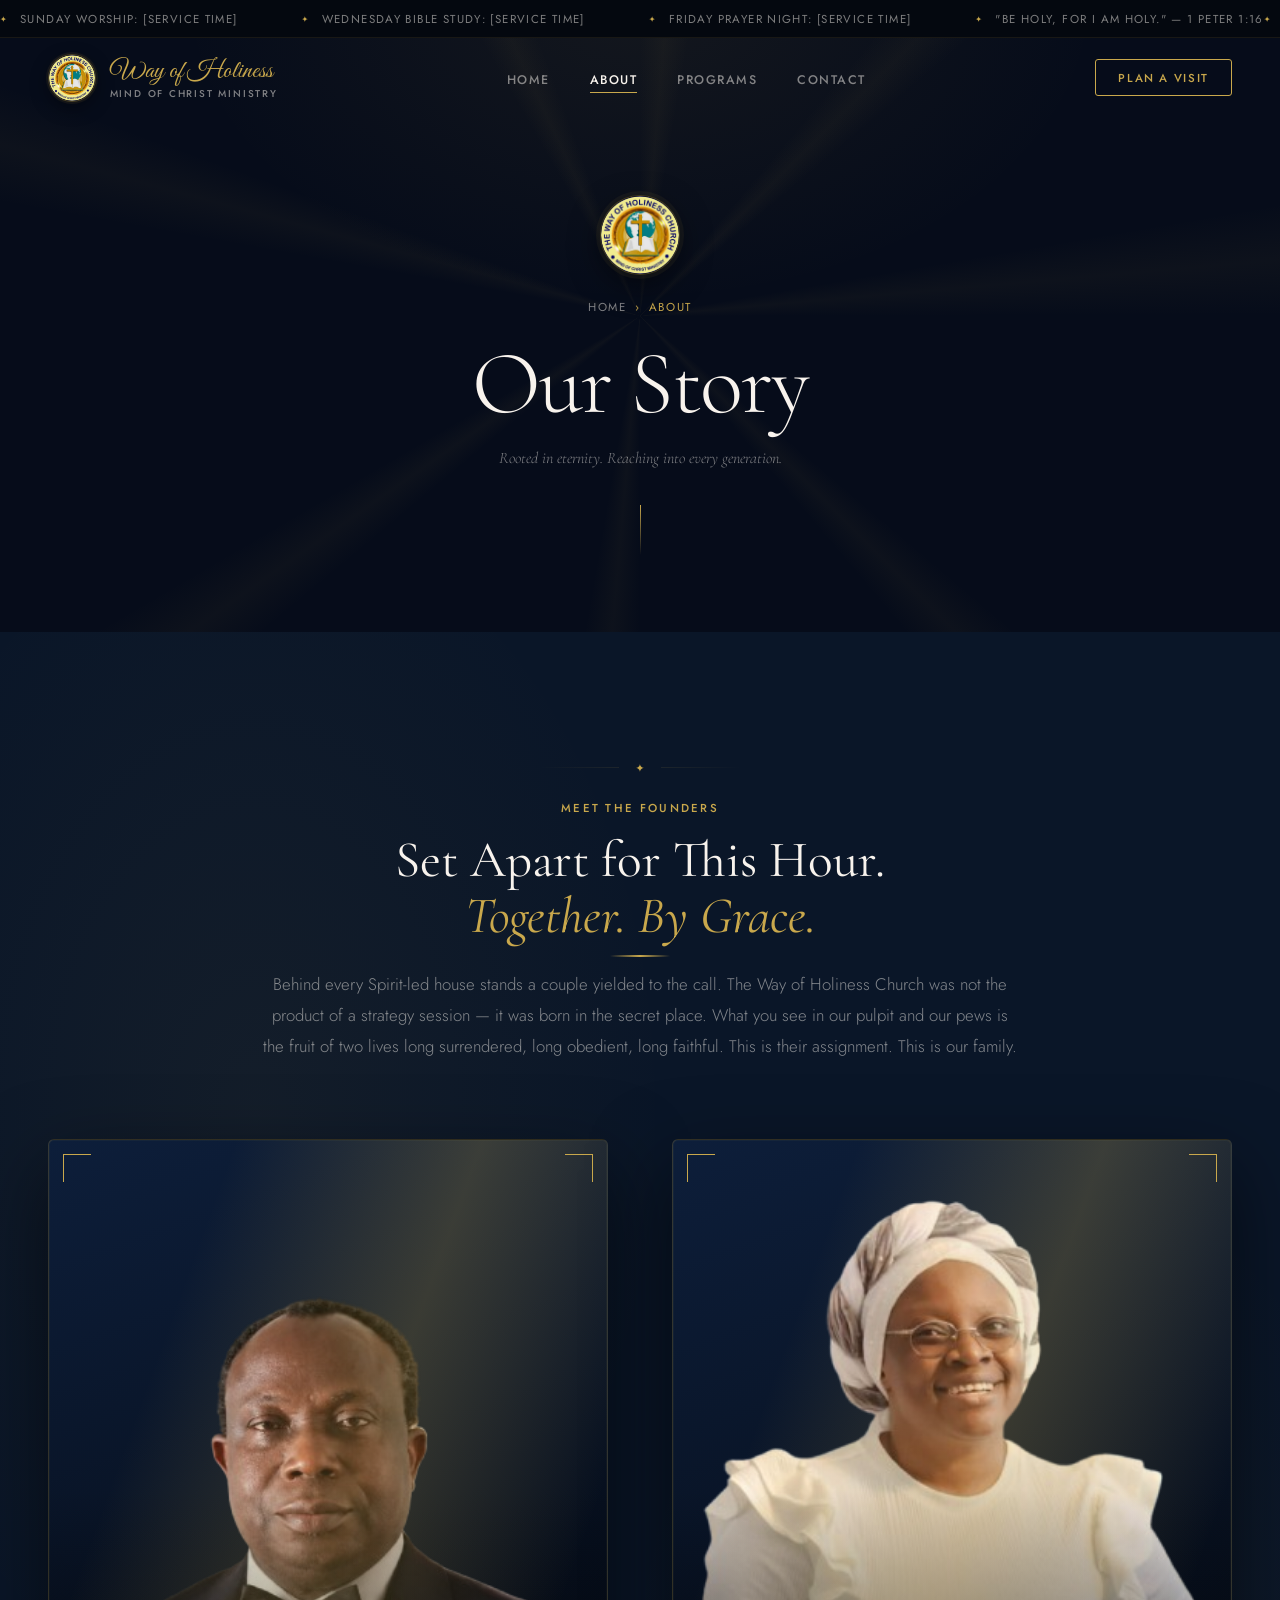
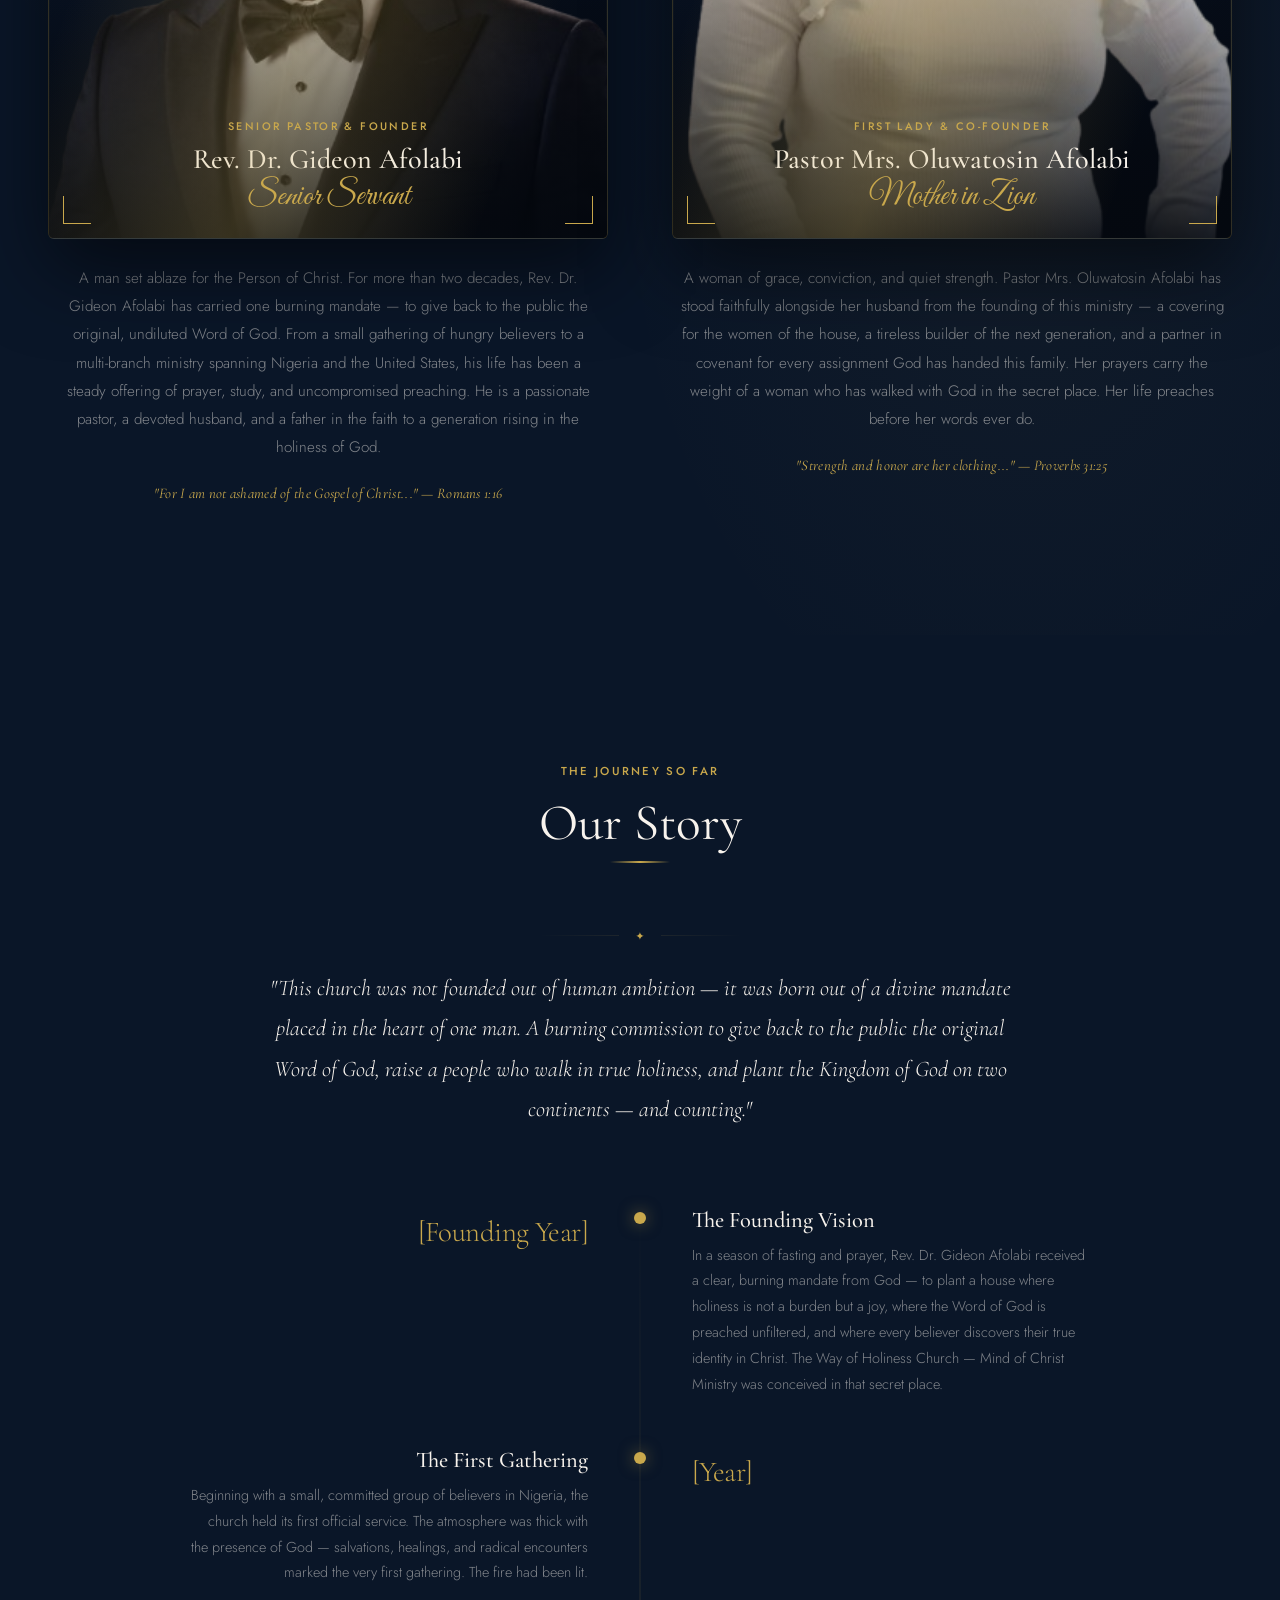
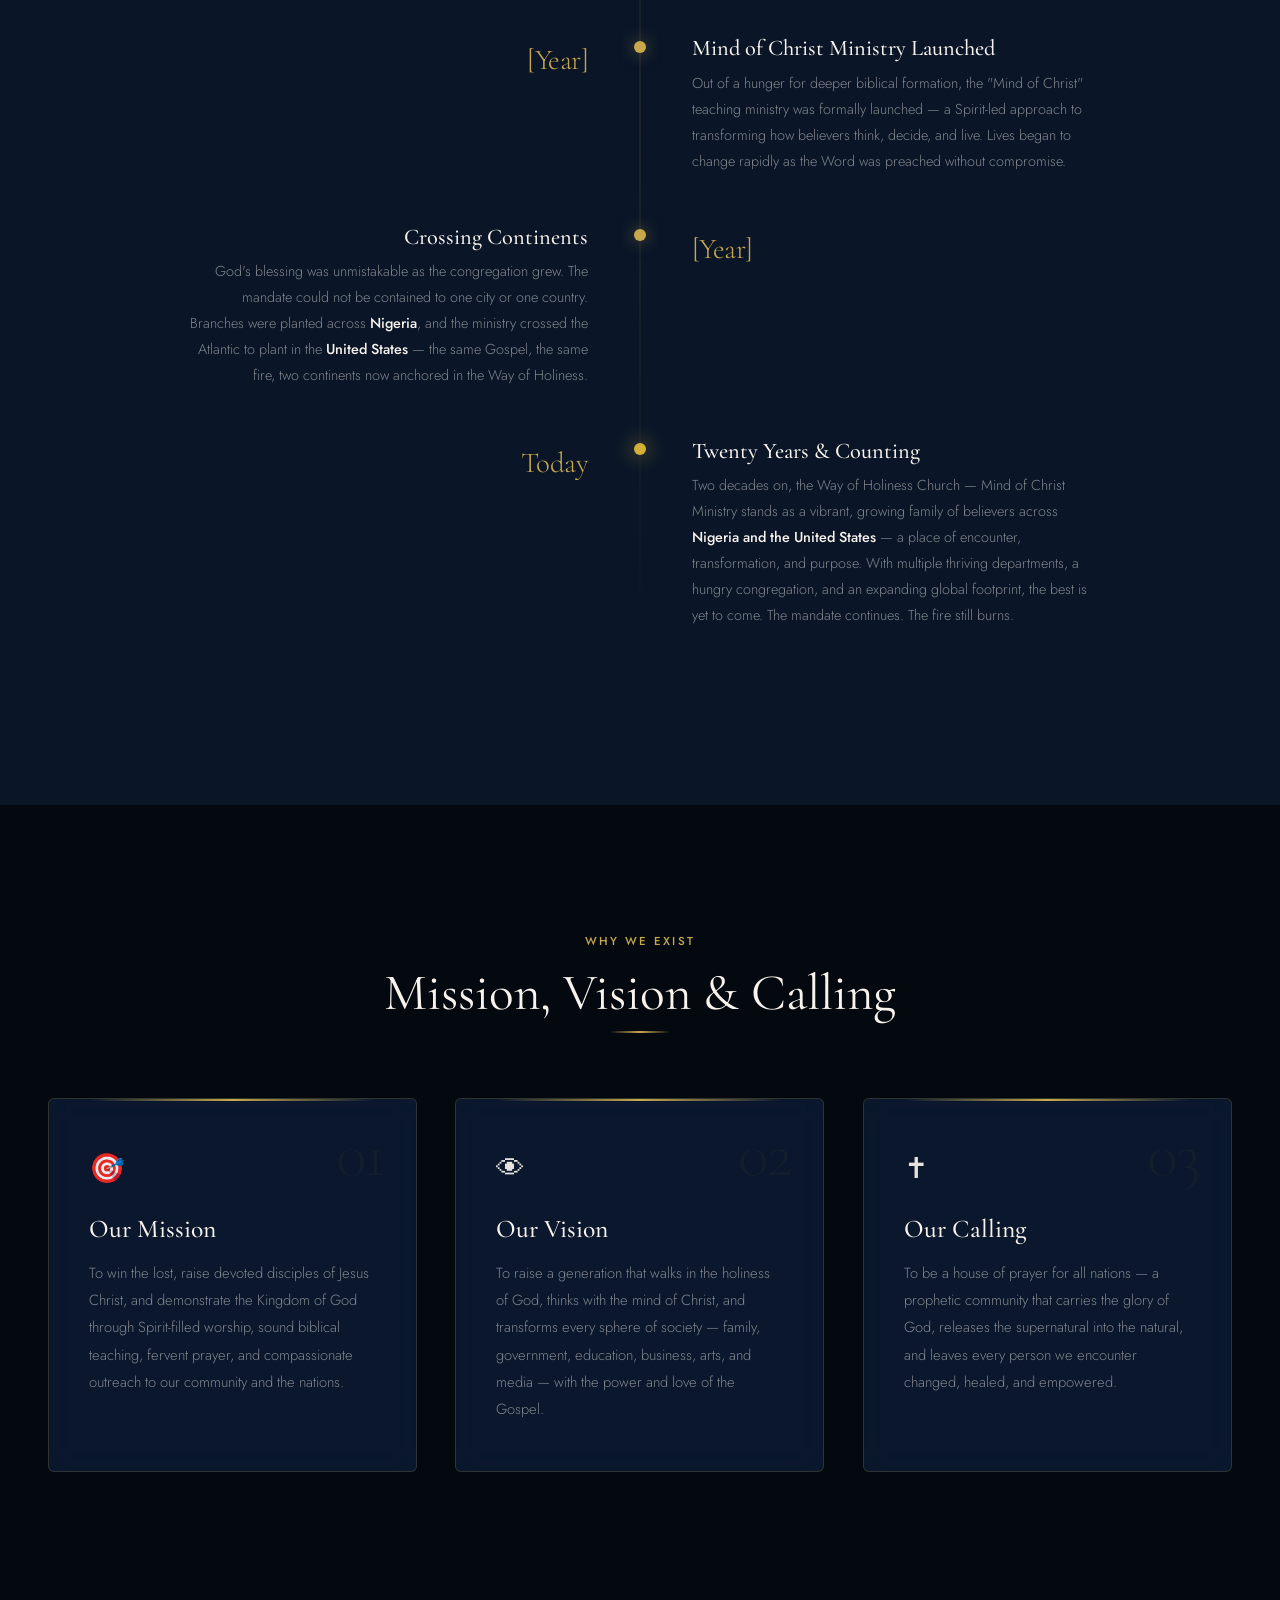
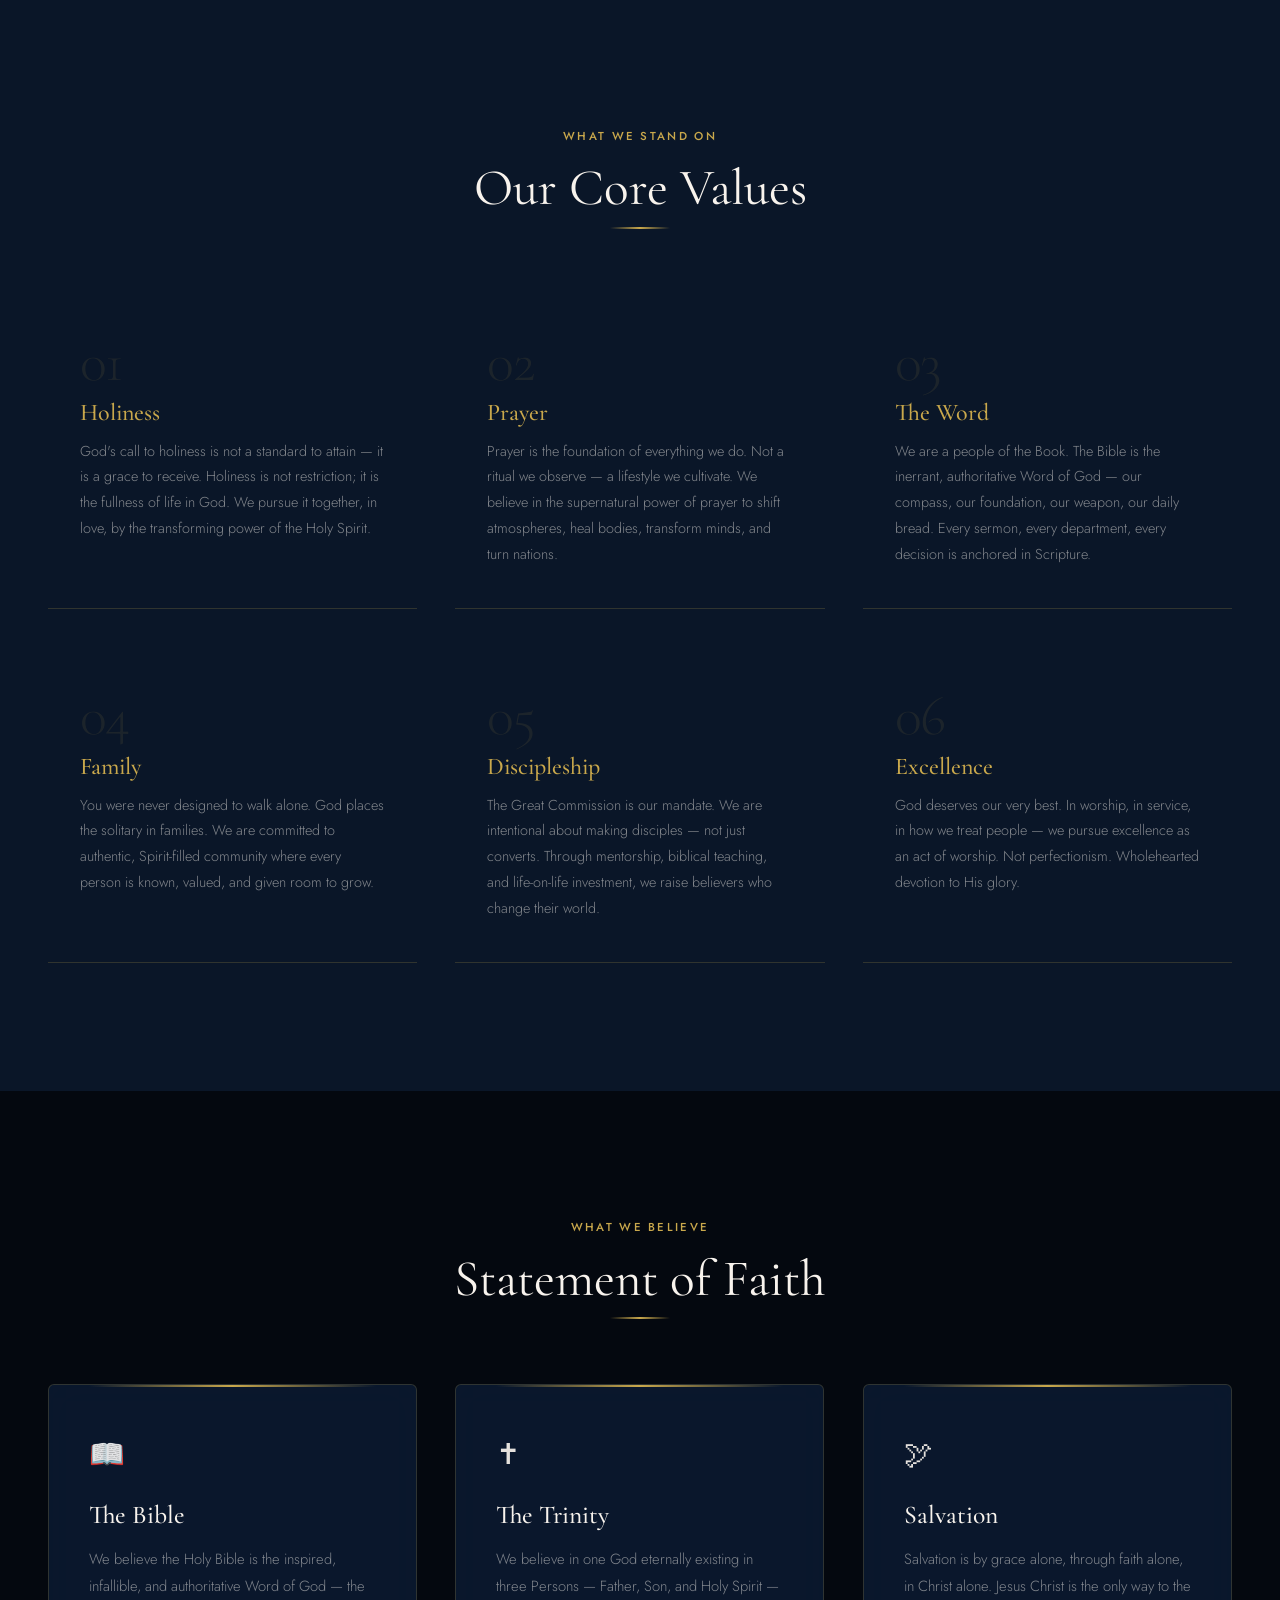
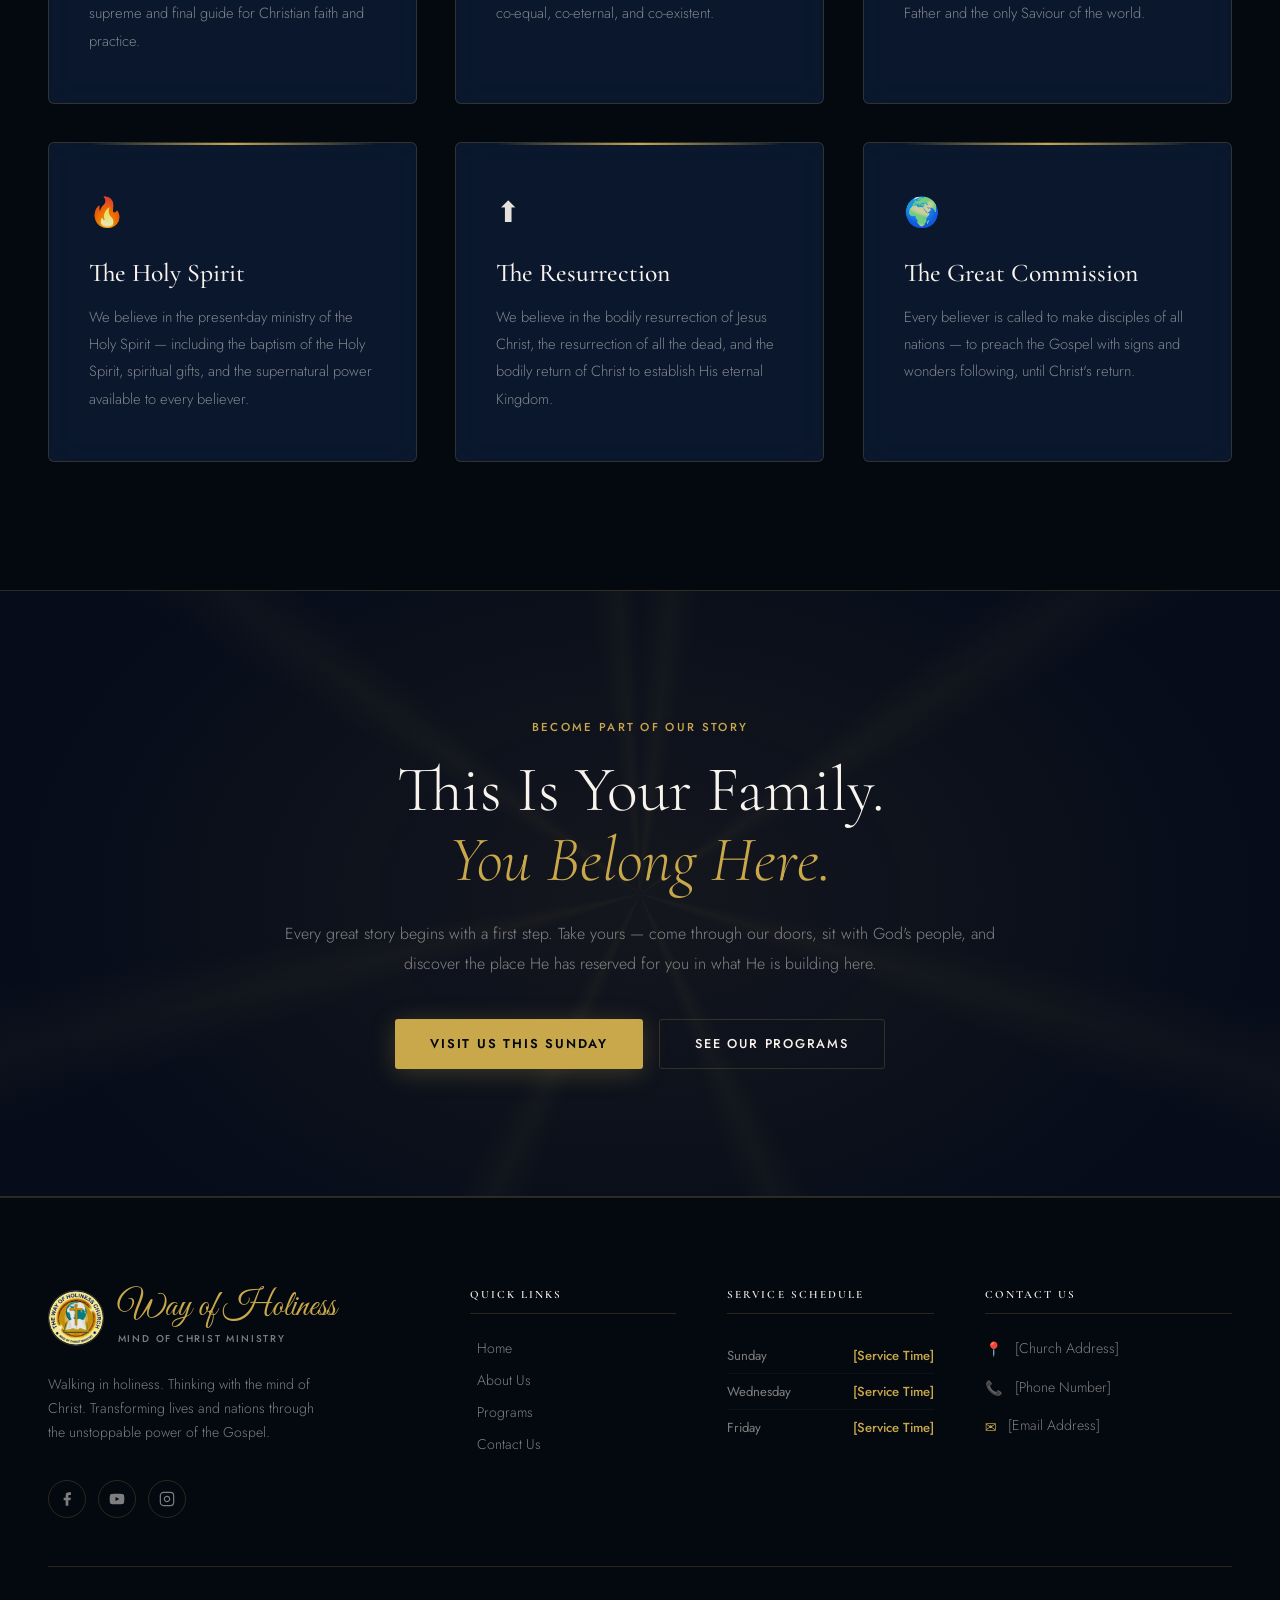
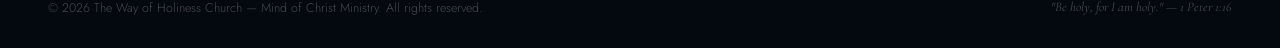
==== about.html @ 7c6398f6 "Initial commit: The Way of Holiness Church website Premium 4-page church website for The Way of Holi" ====
<!DOCTYPE html>
<html lang="en">
<head>
  <meta charset="UTF-8">
  <meta name="viewport" content="width=device-width, initial-scale=1.0">
  <meta name="description" content="About The Way of Holiness Church — our story, our founders, our mission, vision and core values. Mind of Christ Ministry.">
  <meta name="theme-color" content="#060C1A">
  <title>About Us | The Way of Holiness Church</title>
  <link rel="icon" type="image/png" href="images/logo.jpg">
  <link rel="preconnect" href="https://fonts.googleapis.com">
  <link rel="preconnect" href="https://fonts.gstatic.com" crossorigin>
  <link rel="stylesheet" href="css/styles.css">
</head>
<body>

  <div class="loader" id="loader">
    <div class="loader__mark"><img src="images/logo.jpg" alt="Way of Holiness Church"></div>
    <div class="loader__ring"></div>
    <p class="loader__wordmark">Way of Holiness</p>
  </div>

  <div class="ticker" aria-label="Service times">
    <div class="ticker__track">
      <span class="ticker__item"><span class="ticker__dot">✦</span> Sunday Worship: [Service Time]</span>
      <span class="ticker__item"><span class="ticker__dot">✦</span> Wednesday Bible Study: [Service Time]</span>
      <span class="ticker__item"><span class="ticker__dot">✦</span> Friday Prayer Night: [Service Time]</span>
      <span class="ticker__item"><span class="ticker__dot">✦</span> "Be holy, for I am holy." — 1 Peter 1:16</span>
    </div>
  </div>

  <nav class="nav" id="mainNav" role="navigation" aria-label="Main navigation">
    <div class="nav__container">
      <a href="index.html" class="nav__logo" aria-label="Way of Holiness Church — Home">
        <span class="nav__logo-mark"><img src="images/logo.jpg" alt="Way of Holiness Church"></span>
        <span class="nav__logo-text">
          <span class="nav__logo-script">Way of Holiness</span>
          <span class="nav__logo-sub">Mind of Christ Ministry</span>
        </span>
      </a>
      <ul class="nav__links">
        <li><a href="index.html"    class="nav__link">Home</a></li>
        <li><a href="about.html"    class="nav__link">About</a></li>
        <li><a href="programs.html" class="nav__link">Programs</a></li>
        <li><a href="contact.html"  class="nav__link">Contact</a></li>
      </ul>
      <div class="nav__actions">
        <a href="contact.html" class="btn btn--gold-outline" style="padding:0.6rem 1.4rem;font-size:0.72rem;">Plan a Visit</a>
        <button class="nav__toggle" id="navToggle" aria-label="Open menu"><span></span><span></span><span></span></button>
      </div>
    </div>
  </nav>

  <div class="mobile-menu" id="mobileMenu">
    <div class="mobile-menu__rays" aria-hidden="true"></div>
    <ul class="mobile-menu__links">
      <li><a href="index.html">Home</a></li>
      <li><a href="about.html">About</a></li>
      <li><a href="programs.html">Programs</a></li>
      <li><a href="contact.html">Contact</a></li>
    </ul>
    <a href="contact.html" class="btn btn--gold">Plan Your Visit</a>
    <p class="mobile-menu__scripture">"You are a chosen generation, a royal priesthood, a holy nation." — 1 Peter 2:9</p>
  </div>

  <main>

    <!-- ── PAGE HERO ──────────────────────────────────────────── -->
    <section class="page-hero" aria-label="About page header">
      <div class="page-hero__rays" aria-hidden="true"></div>
      <div class="page-hero__content">
        <div class="page-hero__crest">
          <img src="images/logo.jpg" alt="Church Crest">
        </div>
        <nav class="page-hero__breadcrumb" aria-label="Breadcrumb">
          <a href="index.html">Home</a>
          <span aria-hidden="true">›</span>
          <span aria-current="page">About</span>
        </nav>
        <h1 class="page-hero__title">Our Story</h1>
        <p class="page-hero__subtitle">Rooted in eternity. Reaching into every generation.</p>
        <div class="page-hero__line" aria-hidden="true"></div>
      </div>
    </section>

    <!-- ── FOUNDERS SPOTLIGHT ────────────────────────────────── -->
    <section class="founders section" id="founders" aria-label="Our founders">
      <div class="container founders__inner">

        <div class="section-header founders__lede" data-reveal>
          <div class="gold-sep" style="justify-content:center;">
            <div class="gold-sep__line"></div>
            <span class="gold-sep__dot">✦</span>
            <div class="gold-sep__line" style="transform:scaleX(-1);"></div>
          </div>
          <span class="section-label t-label">Meet The Founders</span>
          <h2 class="section-heading">Set Apart for This Hour.<br><em>Together. By Grace.</em></h2>
          <p style="color:var(--text-muted);font-size:1.05rem;font-weight:300;margin-top:1.5rem;line-height:1.85;">
            Behind every Spirit-led house stands a couple yielded to the call. The Way of Holiness Church was not the product of a strategy session — it was born in the secret place. What you see in our pulpit and our pews is the fruit of two lives long surrendered, long obedient, long faithful. This is their assignment. This is our family.
          </p>
        </div>

        <div class="founders__pair">

          <article class="founder-portrait" data-reveal="left">
            <div class="founder-portrait__frame">
              <span class="founder-portrait__corner founder-portrait__corner--tl"></span>
              <span class="founder-portrait__corner founder-portrait__corner--tr"></span>
              <span class="founder-portrait__corner founder-portrait__corner--bl"></span>
              <span class="founder-portrait__corner founder-portrait__corner--br"></span>
              <img src="images/founder.jpg" alt="Rev. Dr. Gideon Afolabi — Senior Pastor &amp; Founder" loading="lazy">
              <div class="founder-portrait__caption">
                <p class="founder-portrait__role">Senior Pastor &amp; Founder</p>
                <h3 class="founder-portrait__name">Rev. Dr. Gideon Afolabi<em>Senior Servant</em></h3>
              </div>
            </div>
            <p class="founder-portrait__bio">
              A man set ablaze for the Person of Christ. For more than two decades, Rev. Dr. Gideon Afolabi has carried one burning mandate — to give back to the public the original, undiluted Word of God. From a small gathering of hungry believers to a multi-branch ministry spanning Nigeria and the United States, his life has been a steady offering of prayer, study, and uncompromised preaching. He is a passionate pastor, a devoted husband, and a father in the faith to a generation rising in the holiness of God.
            </p>
            <p class="founder-portrait__verse">"For I am not ashamed of the Gospel of Christ..." — Romans 1:16</p>
          </article>

          <article class="founder-portrait" data-reveal="right" data-delay="180">
            <div class="founder-portrait__frame">
              <span class="founder-portrait__corner founder-portrait__corner--tl"></span>
              <span class="founder-portrait__corner founder-portrait__corner--tr"></span>
              <span class="founder-portrait__corner founder-portrait__corner--bl"></span>
              <span class="founder-portrait__corner founder-portrait__corner--br"></span>
              <img src="images/first-lady.png" alt="Pastor Mrs. Oluwatosin Afolabi — First Lady &amp; Co-Founder" loading="lazy">
              <div class="founder-portrait__caption">
                <p class="founder-portrait__role">First Lady &amp; Co-Founder</p>
                <h3 class="founder-portrait__name">Pastor Mrs. Oluwatosin Afolabi<em>Mother in Zion</em></h3>
              </div>
            </div>
            <p class="founder-portrait__bio">
              A woman of grace, conviction, and quiet strength. Pastor Mrs. Oluwatosin Afolabi has stood faithfully alongside her husband from the founding of this ministry — a covering for the women of the house, a tireless builder of the next generation, and a partner in covenant for every assignment God has handed this family. Her prayers carry the weight of a woman who has walked with God in the secret place. Her life preaches before her words ever do.
            </p>
            <p class="founder-portrait__verse">"Strength and honor are her clothing..." — Proverbs 31:25</p>
          </article>

        </div>
      </div>
    </section>

    <!-- ── OUR STORY ─────────────────────────────────────────── -->
    <section class="story-section section section--dark" id="story" aria-label="Our story">
      <div class="container">

        <div class="section-header" data-reveal>
          <span class="section-label t-label">The Journey So Far</span>
          <h2 class="section-heading">Our Story</h2>
        </div>

        <div class="story-lead" data-reveal>
          <div class="gold-sep" style="justify-content:center;margin-bottom:1.5rem;">
            <div class="gold-sep__line"></div>
            <span class="gold-sep__dot">✦</span>
            <div class="gold-sep__line" style="transform:scaleX(-1);"></div>
          </div>
          <p>"This church was not founded out of human ambition — it was born out of a divine mandate placed in the heart of one man. A burning commission to give back to the public the original Word of God, raise a people who walk in true holiness, and plant the Kingdom of God on two continents — and counting."</p>
        </div>

        <div class="story-timeline" data-reveal data-delay="200">

          <div class="story-entry">
            <div class="story-entry__year-col">
              <span class="story-entry__year">[Founding Year]</span>
            </div>
            <div class="story-entry__dot-col">
              <div class="story-entry__dot"></div>
            </div>
            <div class="story-entry__content-col">
              <h3>The Founding Vision</h3>
              <p>In a season of fasting and prayer, Rev. Dr. Gideon Afolabi received a clear, burning mandate from God — to plant a house where holiness is not a burden but a joy, where the Word of God is preached unfiltered, and where every believer discovers their true identity in Christ. The Way of Holiness Church &mdash; Mind of Christ Ministry was conceived in that secret place.</p>
            </div>
          </div>

          <div class="story-entry story-entry--right">
            <div class="story-entry__year-col">
              <span class="story-entry__year">[Year]</span>
            </div>
            <div class="story-entry__dot-col">
              <div class="story-entry__dot"></div>
            </div>
            <div class="story-entry__content-col">
              <h3>The First Gathering</h3>
              <p>Beginning with a small, committed group of believers in Nigeria, the church held its first official service. The atmosphere was thick with the presence of God — salvations, healings, and radical encounters marked the very first gathering. The fire had been lit.</p>
            </div>
          </div>

          <div class="story-entry">
            <div class="story-entry__year-col">
              <span class="story-entry__year">[Year]</span>
            </div>
            <div class="story-entry__dot-col">
              <div class="story-entry__dot"></div>
            </div>
            <div class="story-entry__content-col">
              <h3>Mind of Christ Ministry Launched</h3>
              <p>Out of a hunger for deeper biblical formation, the "Mind of Christ" teaching ministry was formally launched — a Spirit-led approach to transforming how believers think, decide, and live. Lives began to change rapidly as the Word was preached without compromise.</p>
            </div>
          </div>

          <div class="story-entry story-entry--right">
            <div class="story-entry__year-col">
              <span class="story-entry__year">[Year]</span>
            </div>
            <div class="story-entry__dot-col">
              <div class="story-entry__dot"></div>
            </div>
            <div class="story-entry__content-col">
              <h3>Crossing Continents</h3>
              <p>God's blessing was unmistakable as the congregation grew. The mandate could not be contained to one city or one country. Branches were planted across <strong style="color:var(--cream);font-weight:500;">Nigeria</strong>, and the ministry crossed the Atlantic to plant in the <strong style="color:var(--cream);font-weight:500;">United States</strong> &mdash; the same Gospel, the same fire, two continents now anchored in the Way of Holiness.</p>
            </div>
          </div>

          <div class="story-entry">
            <div class="story-entry__year-col">
              <span class="story-entry__year">Today</span>
            </div>
            <div class="story-entry__dot-col">
              <div class="story-entry__dot" style="background:var(--gold-bright);box-shadow:0 0 20px rgba(212,175,55,0.8);animation:glow-pulse 2s ease-in-out infinite;"></div>
            </div>
            <div class="story-entry__content-col">
              <h3>Twenty Years &amp; Counting</h3>
              <p>Two decades on, the Way of Holiness Church &mdash; Mind of Christ Ministry stands as a vibrant, growing family of believers across <strong style="color:var(--cream);font-weight:500;">Nigeria and the United States</strong> &mdash; a place of encounter, transformation, and purpose. With multiple thriving departments, a hungry congregation, and an expanding global footprint, the best is yet to come. The mandate continues. The fire still burns.</p>
            </div>
          </div>

        </div>
      </div>
    </section>

    <!-- ── MISSION VISION VALUES ─────────────────────────────── -->
    <section class="mission-vision section" id="mission" aria-label="Mission, vision and values">
      <div class="container">
        <div class="section-header" data-reveal>
          <span class="section-label t-label">Why We Exist</span>
          <h2 class="section-heading">Mission, Vision &amp; Calling</h2>
        </div>
        <div class="mv-grid">
          <article class="mv-card" data-reveal data-delay="0">
            <span class="mv-card__num" aria-hidden="true">01</span>
            <div class="mv-card__icon" aria-hidden="true">🎯</div>
            <h3>Our Mission</h3>
            <p>To win the lost, raise devoted disciples of Jesus Christ, and demonstrate the Kingdom of God through Spirit-filled worship, sound biblical teaching, fervent prayer, and compassionate outreach to our community and the nations.</p>
          </article>
          <article class="mv-card" data-reveal data-delay="150">
            <span class="mv-card__num" aria-hidden="true">02</span>
            <div class="mv-card__icon" aria-hidden="true">👁</div>
            <h3>Our Vision</h3>
            <p>To raise a generation that walks in the holiness of God, thinks with the mind of Christ, and transforms every sphere of society — family, government, education, business, arts, and media — with the power and love of the Gospel.</p>
          </article>
          <article class="mv-card" data-reveal data-delay="300">
            <span class="mv-card__num" aria-hidden="true">03</span>
            <div class="mv-card__icon" aria-hidden="true">✝</div>
            <h3>Our Calling</h3>
            <p>To be a house of prayer for all nations — a prophetic community that carries the glory of God, releases the supernatural into the natural, and leaves every person we encounter changed, healed, and empowered.</p>
          </article>
        </div>
      </div>
    </section>

    <!-- ── CORE VALUES ───────────────────────────────────────── -->
    <section class="values section section--card" id="values" aria-label="Core values">
      <div class="container">
        <div class="section-header" data-reveal>
          <span class="section-label t-label">What We Stand On</span>
          <h2 class="section-heading">Our Core Values</h2>
        </div>
        <div class="values-grid">
          <div class="value-item" data-reveal data-delay="0">
            <div class="value-item__num" aria-hidden="true">01</div>
            <h3>Holiness</h3>
            <p>God's call to holiness is not a standard to attain — it is a grace to receive. Holiness is not restriction; it is the fullness of life in God. We pursue it together, in love, by the transforming power of the Holy Spirit.</p>
          </div>
          <div class="value-item" data-reveal data-delay="100">
            <div class="value-item__num" aria-hidden="true">02</div>
            <h3>Prayer</h3>
            <p>Prayer is the foundation of everything we do. Not a ritual we observe — a lifestyle we cultivate. We believe in the supernatural power of prayer to shift atmospheres, heal bodies, transform minds, and turn nations.</p>
          </div>
          <div class="value-item" data-reveal data-delay="200">
            <div class="value-item__num" aria-hidden="true">03</div>
            <h3>The Word</h3>
            <p>We are a people of the Book. The Bible is the inerrant, authoritative Word of God — our compass, our foundation, our weapon, our daily bread. Every sermon, every department, every decision is anchored in Scripture.</p>
          </div>
          <div class="value-item" data-reveal data-delay="300">
            <div class="value-item__num" aria-hidden="true">04</div>
            <h3>Family</h3>
            <p>You were never designed to walk alone. God places the solitary in families. We are committed to authentic, Spirit-filled community where every person is known, valued, and given room to grow.</p>
          </div>
          <div class="value-item" data-reveal data-delay="400">
            <div class="value-item__num" aria-hidden="true">05</div>
            <h3>Discipleship</h3>
            <p>The Great Commission is our mandate. We are intentional about making disciples — not just converts. Through mentorship, biblical teaching, and life-on-life investment, we raise believers who change their world.</p>
          </div>
          <div class="value-item" data-reveal data-delay="500">
            <div class="value-item__num" aria-hidden="true">06</div>
            <h3>Excellence</h3>
            <p>God deserves our very best. In worship, in service, in how we treat people — we pursue excellence as an act of worship. Not perfectionism. Wholehearted devotion to His glory.</p>
          </div>
        </div>
      </div>
    </section>

    <!-- ── STATEMENT OF FAITH ────────────────────────────────── -->
    <section class="section section--dark" id="beliefs" aria-label="Statement of faith">
      <div class="container">
        <div class="section-header" data-reveal>
          <span class="section-label t-label">What We Believe</span>
          <h2 class="section-heading">Statement of Faith</h2>
        </div>
        <div style="display:grid;grid-template-columns:repeat(auto-fit,minmax(280px,1fr));gap:var(--gap);">

          <div class="mv-card" data-reveal data-delay="0">
            <div class="mv-card__icon">📖</div>
            <h3>The Bible</h3>
            <p>We believe the Holy Bible is the inspired, infallible, and authoritative Word of God — the supreme and final guide for Christian faith and practice.</p>
          </div>

          <div class="mv-card" data-reveal data-delay="100">
            <div class="mv-card__icon">✝</div>
            <h3>The Trinity</h3>
            <p>We believe in one God eternally existing in three Persons — Father, Son, and Holy Spirit — co-equal, co-eternal, and co-existent.</p>
          </div>

          <div class="mv-card" data-reveal data-delay="200">
            <div class="mv-card__icon">🕊</div>
            <h3>Salvation</h3>
            <p>Salvation is by grace alone, through faith alone, in Christ alone. Jesus Christ is the only way to the Father and the only Saviour of the world.</p>
          </div>

          <div class="mv-card" data-reveal data-delay="300">
            <div class="mv-card__icon">🔥</div>
            <h3>The Holy Spirit</h3>
            <p>We believe in the present-day ministry of the Holy Spirit — including the baptism of the Holy Spirit, spiritual gifts, and the supernatural power available to every believer.</p>
          </div>

          <div class="mv-card" data-reveal data-delay="400">
            <div class="mv-card__icon">⬆</div>
            <h3>The Resurrection</h3>
            <p>We believe in the bodily resurrection of Jesus Christ, the resurrection of all the dead, and the bodily return of Christ to establish His eternal Kingdom.</p>
          </div>

          <div class="mv-card" data-reveal data-delay="500">
            <div class="mv-card__icon">🌍</div>
            <h3>The Great Commission</h3>
            <p>Every believer is called to make disciples of all nations — to preach the Gospel with signs and wonders following, until Christ's return.</p>
          </div>

        </div>
      </div>
    </section>

    <!-- ── CTA ────────────────────────────────────────────────── -->
    <section class="cta-banner" aria-label="Join us">
      <div class="cta-banner__rays" aria-hidden="true"></div>
      <div class="container">
        <div class="cta-banner__content" data-reveal>
          <span class="section-label t-label" style="display:block;margin-bottom:1.2rem;">Become Part of Our Story</span>
          <h2 class="cta-banner__heading">This Is Your Family.<br><em>You Belong Here.</em></h2>
          <p class="cta-banner__text">Every great story begins with a first step. Take yours — come through our doors, sit with God's people, and discover the place He has reserved for you in what He is building here.</p>
          <div class="cta-banner__btns">
            <a href="contact.html" class="btn btn--gold">Visit Us This Sunday</a>
            <a href="programs.html" class="btn btn--outline">See Our Programs</a>
          </div>
        </div>
      </div>
    </section>

  </main>

  <footer class="footer" role="contentinfo">
    <div class="container">
      <div class="footer__grid">
        <div class="footer__brand">
          <div class="footer__logo-row">
            <span class="footer__logo-mark"><img src="images/logo.jpg" alt="Way of Holiness Church"></span>
            <div>
              <p class="footer__logo-script">Way of Holiness</p>
              <p class="footer__logo-sub">Mind of Christ Ministry</p>
            </div>
          </div>
          <p class="footer__tagline">Walking in holiness. Thinking with the mind of Christ. Transforming lives and nations through the unstoppable power of the Gospel.</p>
          <nav class="footer__social" aria-label="Social media">
            <a href="[FACEBOOK_URL]" class="footer__social-link" aria-label="Facebook">
              <svg viewBox="0 0 24 24" fill="currentColor" aria-hidden="true"><path d="M18 2h-3a5 5 0 0 0-5 5v3H7v4h3v8h4v-8h3l1-4h-4V7a1 1 0 0 1 1-1h3z"/></svg>
            </a>
            <a href="[YOUTUBE_URL]" class="footer__social-link" aria-label="YouTube">
              <svg viewBox="0 0 24 24" fill="currentColor" aria-hidden="true"><path d="M22.54 6.42a2.78 2.78 0 0 0-1.95-1.96C18.88 4 12 4 12 4s-6.88 0-8.59.46a2.78 2.78 0 0 0-1.95 1.96A29 29 0 0 0 1 12a29 29 0 0 0 .46 5.58A2.78 2.78 0 0 0 3.41 19.6C5.12 20 12 20 12 20s6.88 0 8.59-.46a2.78 2.78 0 0 0 1.95-1.95A29 29 0 0 0 23 12a29 29 0 0 0-.46-5.58z"/><polygon points="9.75 15.02 15.5 12 9.75 8.98 9.75 15.02" fill="var(--navy-void)"/></svg>
            </a>
            <a href="[INSTAGRAM_URL]" class="footer__social-link" aria-label="Instagram">
              <svg viewBox="0 0 24 24" fill="none" stroke="currentColor" stroke-width="1.8" aria-hidden="true"><rect x="2" y="2" width="20" height="20" rx="5"/><path d="M16 11.37A4 4 0 1 1 12.63 8 4 4 0 0 1 16 11.37z"/><line x1="17.5" y1="6.5" x2="17.51" y2="6.5"/></svg>
            </a>
          </nav>
        </div>
        <div class="footer__col">
          <h4 class="footer__col-title">Quick Links</h4>
          <ul class="footer__links">
            <li><a href="index.html">Home</a></li>
            <li><a href="about.html">About Us</a></li>
            <li><a href="programs.html">Programs</a></li>
            <li><a href="contact.html">Contact Us</a></li>
          </ul>
        </div>
        <div class="footer__col">
          <h4 class="footer__col-title">Service Schedule</h4>
          <div class="footer__time-row"><span class="footer__time-day">Sunday</span><span class="footer__time-val">[Service Time]</span></div>
          <div class="footer__time-row"><span class="footer__time-day">Wednesday</span><span class="footer__time-val">[Service Time]</span></div>
          <div class="footer__time-row"><span class="footer__time-day">Friday</span><span class="footer__time-val">[Service Time]</span></div>
        </div>
        <div class="footer__col">
          <h4 class="footer__col-title">Contact Us</h4>
          <div style="display:flex;flex-direction:column;gap:1rem;">
            <div class="footer__contact-item"><span class="footer__contact-icon">📍</span><span>[Church Address]</span></div>
            <div class="footer__contact-item"><span class="footer__contact-icon">📞</span><span>[Phone Number]</span></div>
            <div class="footer__contact-item"><span class="footer__contact-icon">✉</span><span>[Email Address]</span></div>
          </div>
        </div>
      </div>
      <div class="footer__bottom">
        <p class="footer__copyright">&copy; 2026 The Way of Holiness Church &mdash; Mind of Christ Ministry. All rights reserved.</p>
        <p class="footer__bottom-verse">"Be holy, for I am holy." &mdash; 1 Peter 1:16</p>
      </div>
    </div>
  </footer>

  <button class="back-to-top" id="backToTop" aria-label="Scroll back to top">&#8593;</button>
  <script src="js/main.js"></script>
</body>
</html>
---- css/styles.css ----
/* ================================================================
   THE WAY OF HOLINESS CHURCH — MIND OF CHRIST MINISTRY
   Design System: Sacred Luxury Editorial
   Aesthetic Direction: Celestial Reverence — deep midnight navy
   ground, divine gold light, regal serif elegance.
   DFII Score: 14/15 — Execute Fully
   ================================================================ */

@import url('https://fonts.googleapis.com/css2?family=Cormorant+Garamond:ital,wght@0,300;0,400;0,500;0,600;0,700;1,300;1,400;1,500;1,600;1,700&family=Great+Vibes&family=Jost:ital,wght@0,300;0,400;0,500;0,600;1,300&display=swap');

/* ── Variables ──────────────────────────────────────────────── */
:root {
  --navy-void:    #04080F;
  --navy-deep:    #060C1A;
  --navy-mid:     #0A1628;
  --navy-card:    #0D1E3A;
  --navy-lift:    #112244;
  --navy-border:  #1A3060;

  --gold-primary: #C9A84C;
  --gold-bright:  #D4AF37;
  --gold-pale:    #EDD882;
  --gold-glow:    rgba(201, 168, 76, 0.35);
  --gold-subtle:  rgba(201, 168, 76, 0.10);
  --gold-trace:   rgba(201, 168, 76, 0.05);

  --cream:        #F8F3ED;
  --warm-white:   #FEFCF8;
  --text-on-dark: rgba(248, 243, 237, 0.92);
  --text-muted:   rgba(248, 243, 237, 0.50);
  --text-faint:   rgba(248, 243, 237, 0.28);

  --glass-bg:     rgba(13, 30, 58, 0.70);
  --glass-border: rgba(201, 168, 76, 0.20);
  --glass-blur:   blur(16px);

  --font-display: 'Cormorant Garamond', Georgia, serif;
  --font-script:  'Great Vibes', cursive;
  --font-body:    'Jost', system-ui, sans-serif;

  --ease-smooth:  cubic-bezier(0.4, 0.0, 0.2, 1);
  --ease-spring:  cubic-bezier(0.34, 1.56, 0.64, 1);
  --ease-expo:    cubic-bezier(0.16, 1.0, 0.3, 1);
  --ease-out:     cubic-bezier(0.0, 0.0, 0.2, 1);

  --dur-fast:   0.25s;
  --dur-mid:    0.50s;
  --dur-slow:   0.80s;
  --dur-xslow:  1.20s;

  --nav-h:      80px;
  --ticker-h:   38px;
  --radius-sm:  3px;
  --radius-md:  6px;
  --container:  1300px;
  --gap:        clamp(1.5rem, 3vw, 3rem);
  --section-py: clamp(5rem, 10vw, 9rem);
}

/* ── Reset ──────────────────────────────────────────────────── */
*, *::before, *::after { box-sizing: border-box; margin: 0; padding: 0; }
html { scroll-behavior: smooth; font-size: 16px; }
body {
  font-family: var(--font-body);
  background: var(--navy-deep);
  color: var(--text-on-dark);
  overflow-x: hidden;
  -webkit-font-smoothing: antialiased;
  -moz-osx-font-smoothing: grayscale;
}
img { display: block; max-width: 100%; height: auto; }
a { color: inherit; text-decoration: none; }
button { cursor: pointer; border: none; background: none; font-family: inherit; }
ul { list-style: none; }
input, textarea, select {
  font-family: var(--font-body);
  font-size: 1rem;
  color: var(--text-on-dark);
}
::selection { background: var(--gold-glow); color: var(--cream); }
:focus-visible { outline: 2px solid var(--gold-primary); outline-offset: 3px; }

/* ── Typography Scale ───────────────────────────────────────── */
.t-hero    { font-family: var(--font-display); font-size: clamp(3.8rem, 10vw, 9.5rem); font-weight: 300; line-height: 0.92; letter-spacing: -0.02em; }
.t-h1      { font-family: var(--font-display); font-size: clamp(2.8rem, 6vw,  5.5rem); font-weight: 400; line-height: 1.05; }
.t-h2      { font-family: var(--font-display); font-size: clamp(2.2rem, 4vw,  3.8rem); font-weight: 400; line-height: 1.10; }
.t-h3      { font-family: var(--font-display); font-size: clamp(1.6rem, 2.5vw, 2.4rem); font-weight: 500; line-height: 1.20; }
.t-h4      { font-family: var(--font-display); font-size: 1.4rem; font-weight: 500; line-height: 1.3; }
.t-script  { font-family: var(--font-script);  font-size: clamp(2rem, 4vw, 3.5rem); font-weight: 400; }
.t-label   { font-family: var(--font-body);    font-size: 0.72rem; font-weight: 500; letter-spacing: 0.20em; text-transform: uppercase; color: var(--gold-primary); }
.t-body    { font-family: var(--font-body);    font-size: 1.05rem; font-weight: 300; line-height: 1.85; color: var(--text-muted); }
.t-small   { font-family: var(--font-body);    font-size: 0.85rem; font-weight: 400; letter-spacing: 0.05em; }

h1, h2, h3, h4 { font-family: var(--font-display); }
p { line-height: 1.8; }

/* ── Layout Utilities ───────────────────────────────────────── */
.container {
  max-width: var(--container);
  margin: 0 auto;
  padding: 0 clamp(1.5rem, 4vw, 3rem);
}
.section { padding: var(--section-py) 0; position: relative; }
.section--dark { background: var(--navy-void); }
.section--card { background: var(--navy-mid); }
.section-header { text-align: center; margin-bottom: clamp(3rem, 6vw, 5rem); }
.section-label  { display: block; margin-bottom: 1rem; }
.section-heading { font-family: var(--font-display); font-size: clamp(2rem, 4vw, 3.5rem); font-weight: 400; line-height: 1.1; color: var(--cream); }
.section-heading em { font-style: italic; color: var(--gold-primary); }
.section-text   { font-size: 1.05rem; font-weight: 300; line-height: 1.85; color: var(--text-muted); margin-bottom: 1.25rem; max-width: 60ch; }
.gold-sep {
  display: flex; align-items: center; gap: 1rem;
  margin-bottom: 1.5rem;
}
.gold-sep__line { flex: 1; height: 1px; background: linear-gradient(to right, transparent, var(--gold-subtle)); max-width: 80px; }
.gold-sep__dot  { color: var(--gold-primary); font-size: 0.7rem; }

/* ── Buttons ────────────────────────────────────────────────── */
.btn {
  display: inline-flex; align-items: center; gap: 0.6rem;
  padding: 0.9rem 2.2rem;
  font-family: var(--font-body); font-size: 0.8rem; font-weight: 500;
  letter-spacing: 0.14em; text-transform: uppercase;
  border-radius: var(--radius-sm);
  transition: all var(--dur-mid) var(--ease-smooth);
  white-space: nowrap;
  position: relative; overflow: hidden;
}
.btn::before {
  content: ''; position: absolute; inset: 0;
  background: rgba(255,255,255,0.08);
  transform: translateX(-100%);
  transition: transform 0.4s var(--ease-smooth);
}
.btn:hover::before { transform: translateX(0); }

.btn--gold {
  background: var(--gold-primary);
  color: var(--navy-void);
  font-weight: 600;
  box-shadow: 0 4px 24px rgba(201,168,76,0.25);
}
.btn--gold:hover {
  background: var(--gold-bright);
  box-shadow: 0 8px 40px rgba(201,168,76,0.45);
  transform: translateY(-2px);
}

.btn--outline {
  border: 1px solid var(--glass-border);
  color: var(--cream);
  background: transparent;
}
.btn--outline:hover {
  border-color: var(--gold-primary);
  color: var(--gold-primary);
  transform: translateY(-2px);
}

.btn--gold-outline {
  border: 1px solid var(--gold-primary);
  color: var(--gold-primary);
  background: transparent;
}
.btn--gold-outline:hover {
  background: var(--gold-primary);
  color: var(--navy-void);
  transform: translateY(-2px);
  box-shadow: 0 8px 30px rgba(201,168,76,0.3);
}

/* ── Page Loader ────────────────────────────────────────────── */
.loader {
  position: fixed; inset: 0; z-index: 9999;
  background: var(--navy-void);
  display: flex; flex-direction: column;
  align-items: center; justify-content: center; gap: 1.5rem;
  transition: opacity 0.6s var(--ease-smooth), visibility 0.6s;
}
.loader.hidden { opacity: 0; visibility: hidden; }
.loader__ring {
  width: 52px; height: 52px;
  border: 1.5px solid var(--gold-subtle);
  border-top-color: var(--gold-primary);
  border-radius: 50%;
  animation: spin 0.9s linear infinite;
}
.loader__wordmark { font-family: var(--font-script); color: var(--gold-primary); font-size: 1.8rem; }

/* ── Ticker Strip ───────────────────────────────────────────── */
.ticker {
  background: var(--navy-void);
  border-bottom: 1px solid var(--gold-subtle);
  height: var(--ticker-h);
  overflow: hidden;
  display: flex; align-items: center;
  position: fixed; top: 0; left: 0; right: 0; z-index: 200;
}
.ticker__track {
  display: flex; gap: 4rem;
  white-space: nowrap;
  animation: ticker-scroll 35s linear infinite;
}
.ticker__item {
  font-size: 0.72rem; letter-spacing: 0.12em; text-transform: uppercase;
  color: var(--text-muted); display: flex; align-items: center; gap: 0.75rem;
}
.ticker__dot { color: var(--gold-primary); font-size: 0.5rem; }

/* ── Navigation ─────────────────────────────────────────────── */
.nav {
  position: fixed;
  top: var(--ticker-h); left: 0; right: 0;
  z-index: 100; height: var(--nav-h);
  display: flex; align-items: center;
  transition: background var(--dur-mid) var(--ease-smooth),
              backdrop-filter var(--dur-mid),
              box-shadow var(--dur-mid);
}
.nav.scrolled {
  background: rgba(6, 12, 26, 0.92);
  backdrop-filter: var(--glass-blur);
  -webkit-backdrop-filter: var(--glass-blur);
  box-shadow: 0 1px 0 var(--glass-border), 0 8px 40px rgba(0,0,0,0.4);
}
.nav__container {
  width: 100%; max-width: var(--container);
  margin: 0 auto; padding: 0 clamp(1.5rem, 4vw, 3rem);
  display: flex; align-items: center; justify-content: space-between; gap: 2rem;
}
.nav__logo { display: flex; flex-direction: column; line-height: 1; }
.nav__logo-script {
  font-family: var(--font-script); font-size: 1.65rem;
  color: var(--gold-primary); line-height: 1.1;
}
.nav__logo-sub {
  font-size: 0.62rem; letter-spacing: 0.18em; text-transform: uppercase;
  color: var(--text-muted); margin-top: 0.15rem; font-weight: 500;
}
.nav__links {
  display: flex; align-items: center; gap: 2.5rem;
}
.nav__link {
  font-size: 0.78rem; font-weight: 500; letter-spacing: 0.12em;
  text-transform: uppercase; color: var(--text-muted);
  position: relative; padding-bottom: 4px;
  transition: color var(--dur-fast) var(--ease-smooth);
}
.nav__link::after {
  content: ''; position: absolute; bottom: 0; left: 0;
  width: 0; height: 1px; background: var(--gold-primary);
  transition: width var(--dur-mid) var(--ease-smooth);
}
.nav__link:hover, .nav__link.active { color: var(--cream); }
.nav__link:hover::after, .nav__link.active::after { width: 100%; }

.nav__actions { display: flex; align-items: center; gap: 1rem; }
.nav__toggle {
  display: none; flex-direction: column; gap: 5px;
  width: 28px; padding: 4px 0;
}
.nav__toggle span {
  display: block; height: 1.5px; background: var(--cream);
  transition: all var(--dur-mid) var(--ease-smooth);
  transform-origin: center;
}
.nav__toggle.open span:nth-child(1) { transform: translateY(6.5px) rotate(45deg); }
.nav__toggle.open span:nth-child(2) { opacity: 0; transform: scaleX(0); }
.nav__toggle.open span:nth-child(3) { transform: translateY(-6.5px) rotate(-45deg); }

/* ── Mobile Menu ────────────────────────────────────────────── */
.mobile-menu {
  position: fixed; inset: 0; z-index: 99;
  background: var(--navy-void);
  display: flex; flex-direction: column;
  align-items: center; justify-content: center;
  opacity: 0; visibility: hidden; pointer-events: none;
  transition: opacity var(--dur-mid) var(--ease-smooth),
              visibility var(--dur-mid);
}
.mobile-menu.open { opacity: 1; visibility: visible; pointer-events: all; }
.mobile-menu__links {
  display: flex; flex-direction: column;
  align-items: center; gap: 2rem; margin-bottom: 3rem;
}
.mobile-menu__links a {
  font-family: var(--font-display); font-size: clamp(2rem, 6vw, 3rem);
  font-weight: 300; color: var(--text-muted);
  transition: color var(--dur-fast); letter-spacing: 0.02em;
}
.mobile-menu__links a:hover { color: var(--gold-primary); }
.mobile-menu__scripture {
  font-family: var(--font-display); font-style: italic;
  font-size: 0.95rem; color: var(--text-faint);
  margin-top: 2.5rem; text-align: center;
  max-width: 280px; line-height: 1.6;
}
.mobile-menu__rays {
  position: absolute; inset: 0;
  background: conic-gradient(from 0deg at 50% 50%,
    transparent 0deg, rgba(201,168,76,0.03) 5deg, transparent 10deg,
    transparent 40deg, rgba(201,168,76,0.03) 45deg, transparent 50deg,
    transparent 80deg, rgba(201,168,76,0.03) 85deg, transparent 90deg,
    transparent 120deg, rgba(201,168,76,0.03) 125deg, transparent 130deg,
    transparent 160deg, rgba(201,168,76,0.03) 165deg, transparent 170deg,
    transparent 200deg, rgba(201,168,76,0.03) 205deg, transparent 210deg,
    transparent 240deg, rgba(201,168,76,0.03) 245deg, transparent 250deg,
    transparent 280deg, rgba(201,168,76,0.03) 285deg, transparent 290deg,
    transparent 320deg, rgba(201,168,76,0.03) 325deg, transparent 330deg,
    transparent 360deg
  );
  pointer-events: none; z-index: -1;
  animation: rays-rotate 120s linear infinite;
}

/* ── HERO ───────────────────────────────────────────────────── */
.hero {
  min-height: 100vh;
  padding-top: calc(var(--ticker-h) + var(--nav-h));
  background:
    radial-gradient(ellipse 80% 60% at 50% -10%, rgba(201,168,76,0.09) 0%, transparent 70%),
    radial-gradient(ellipse 50% 80% at 80% 50%, rgba(15,32,68,0.5) 0%, transparent 60%),
    linear-gradient(175deg, #060C1A 0%, #090F1E 50%, #060A15 100%);
  position: relative; overflow: hidden;
  display: flex; align-items: center; justify-content: center;
}
.hero__canvas {
  position: absolute; inset: 0;
  pointer-events: none; z-index: 1;
}
.hero__rays {
  position: absolute;
  width: 220%; height: 220%;
  top: -60%; left: -60%;
  background: conic-gradient(from 0deg at 50% 50%,
    transparent 0deg,   rgba(201,168,76,0.055) 4deg,
    transparent 8deg,   transparent 18deg,
    rgba(201,168,76,0.035) 22deg, transparent 26deg,
    transparent 40deg,  rgba(201,168,76,0.065) 44deg,
    transparent 48deg,  transparent 62deg,
    rgba(201,168,76,0.025) 66deg, transparent 70deg,
    transparent 85deg,  rgba(201,168,76,0.055) 89deg,
    transparent 93deg,  transparent 108deg,
    rgba(201,168,76,0.035) 112deg, transparent 116deg,
    transparent 130deg, rgba(201,168,76,0.065) 134deg,
    transparent 138deg, transparent 155deg,
    rgba(201,168,76,0.025) 159deg, transparent 163deg,
    transparent 178deg, rgba(201,168,76,0.055) 182deg,
    transparent 186deg, transparent 200deg,
    rgba(201,168,76,0.035) 204deg, transparent 208deg,
    transparent 222deg, rgba(201,168,76,0.065) 226deg,
    transparent 230deg, transparent 246deg,
    rgba(201,168,76,0.025) 250deg, transparent 254deg,
    transparent 268deg, rgba(201,168,76,0.055) 272deg,
    transparent 276deg, transparent 290deg,
    rgba(201,168,76,0.035) 294deg, transparent 298deg,
    transparent 312deg, rgba(201,168,76,0.065) 316deg,
    transparent 320deg, transparent 336deg,
    rgba(201,168,76,0.025) 340deg, transparent 344deg,
    transparent 358deg, rgba(201,168,76,0.055) 360deg
  );
  animation: rays-rotate 100s linear infinite;
  transform-origin: 50% 50%;
  pointer-events: none; z-index: 1;
}
.hero__glow {
  position: absolute; top: -5%; left: 50%;
  transform: translateX(-50%);
  width: clamp(400px, 60vw, 900px); height: clamp(400px, 60vw, 900px);
  background: radial-gradient(circle,
    rgba(201,168,76,0.09) 0%,
    rgba(201,168,76,0.04) 30%,
    transparent 65%
  );
  pointer-events: none; z-index: 1;
}
.hero__vignette {
  position: absolute; inset: 0;
  background: radial-gradient(ellipse at center,
    transparent 30%, rgba(4,8,15,0.6) 100%
  );
  pointer-events: none; z-index: 2;
}
.hero__content {
  position: relative; z-index: 3;
  text-align: center;
  padding: clamp(2rem, 6vw, 5rem) clamp(1.5rem, 4vw, 3rem);
  max-width: 1100px;
}
.hero__pre {
  display: flex; align-items: center; justify-content: center; gap: 1rem;
  margin-bottom: 1.5rem;
}
.hero__pre-line {
  width: 40px; height: 1px;
  background: linear-gradient(to right, transparent, var(--gold-primary));
}
.hero__pre-line:last-child { transform: scaleX(-1); }
.hero__pre-text {
  font-size: 0.72rem; font-weight: 500; letter-spacing: 0.25em;
  text-transform: uppercase; color: var(--gold-primary);
}
.hero__title {
  font-family: var(--font-display);
  font-size: clamp(4rem, 11vw, 10rem);
  font-weight: 300; line-height: 0.9;
  letter-spacing: -0.025em;
  color: var(--cream);
  margin-bottom: 0.8rem;
  display: flex; flex-direction: column; align-items: center;
}
.hero__title-accent {
  color: transparent;
  -webkit-text-stroke: 1px var(--gold-primary);
  text-shadow: 0 0 80px rgba(201,168,76,0.2);
  font-style: italic; font-weight: 400;
}
.hero__title-bold {
  color: var(--cream);
  font-weight: 600;
}
.hero__ministry {
  font-family: var(--font-script);
  font-size: clamp(2rem, 4.5vw, 3.8rem);
  color: var(--gold-primary);
  margin-bottom: 1.5rem;
  text-shadow: 0 0 40px rgba(201,168,76,0.3);
}
.hero__verse {
  font-family: var(--font-display); font-style: italic;
  font-size: clamp(1rem, 1.8vw, 1.2rem); font-weight: 300;
  color: var(--text-muted); letter-spacing: 0.05em;
  margin-bottom: 3rem;
}
.hero__ctas {
  display: flex; align-items: center; justify-content: center;
  gap: 1rem; flex-wrap: wrap;
}
.hero__scroll {
  position: absolute; bottom: 2.5rem; left: 50%;
  transform: translateX(-50%);
  z-index: 3; display: flex; flex-direction: column; align-items: center; gap: 0.75rem;
  opacity: 0.5;
}
.hero__scroll-text {
  font-size: 0.65rem; letter-spacing: 0.2em; text-transform: uppercase; color: var(--gold-primary);
}
.hero__scroll-line {
  width: 1px; height: 50px;
  background: linear-gradient(to bottom, var(--gold-primary), transparent);
  animation: scroll-pulse 2s ease-in-out infinite;
}

/* ── Scripture Banner ───────────────────────────────────────── */
.scripture-banner {
  background: var(--gold-primary);
  padding: 2.2rem clamp(1.5rem, 4vw, 3rem);
  overflow: hidden; position: relative;
}
.scripture-banner::before {
  content: '\201C';
  position: absolute; top: -1.5rem; left: 2rem;
  font-family: var(--font-display); font-size: 12rem;
  color: rgba(4, 8, 15, 0.08); line-height: 1;
  pointer-events: none;
}
.scripture-banner__inner {
  max-width: var(--container); margin: 0 auto;
  display: flex; align-items: center; justify-content: space-between;
  flex-wrap: wrap; gap: 1rem;
}
.scripture-banner__text {
  font-family: var(--font-display); font-style: italic;
  font-size: clamp(1rem, 2vw, 1.35rem); font-weight: 400;
  color: var(--navy-void); line-height: 1.5; max-width: 70ch;
}
.scripture-banner__ref {
  font-size: 0.8rem; font-weight: 600; letter-spacing: 0.12em;
  text-transform: uppercase; color: rgba(4,8,15,0.65);
  white-space: nowrap;
}

/* ── About Preview ──────────────────────────────────────────── */
.about-preview { background: var(--navy-mid); }
.about-preview__grid {
  display: grid; grid-template-columns: 1fr 1fr; gap: 0;
  align-items: center;
}
.about-preview__image-side {
  position: relative; padding-right: clamp(2rem, 5vw, 5rem);
}
.about-preview__img-frame {
  position: relative;
  aspect-ratio: 4 / 5;
  border-radius: var(--radius-sm); overflow: hidden;
  background: linear-gradient(135deg, var(--navy-card) 0%, var(--navy-void) 100%);
}
.about-preview__img-frame img {
  width: 100%; height: 100%; object-fit: cover;
  transition: transform 0.8s var(--ease-smooth);
}
.about-preview__img-frame:hover img { transform: scale(1.04); }
.about-preview__img-placeholder {
  position: absolute; inset: 0; display: flex; flex-direction: column;
  align-items: center; justify-content: center; gap: 1rem;
}
.about-preview__img-placeholder-cross {
  width: 60px; height: 60px; position: relative; opacity: 0.2;
}
.about-preview__img-placeholder-cross::before,
.about-preview__img-placeholder-cross::after {
  content: ''; position: absolute;
  background: var(--gold-primary); border-radius: 2px;
}
.about-preview__img-placeholder-cross::before {
  width: 4px; height: 100%; top: 0; left: 50%; transform: translateX(-50%);
}
.about-preview__img-placeholder-cross::after {
  width: 100%; height: 4px; top: 38%; left: 0;
}
.about-preview__img-placeholder-label {
  font-size: 0.7rem; letter-spacing: 0.2em; text-transform: uppercase;
  color: var(--text-faint);
}
.about-preview__border-accent {
  position: absolute; top: -16px; right: -16px;
  width: calc(100% - 24px); height: calc(100% - 24px);
  border: 1px solid rgba(201,168,76,0.25);
  border-radius: var(--radius-sm); pointer-events: none;
}
.about-preview__badge {
  position: absolute; bottom: -1.5rem; right: -1.5rem;
  width: 110px; height: 110px;
  background: var(--gold-primary);
  border-radius: 50%;
  display: flex; flex-direction: column;
  align-items: center; justify-content: center; gap: 0.1rem;
  box-shadow: 0 8px 30px rgba(201,168,76,0.35);
}
.about-preview__badge-word {
  font-size: 0.65rem; font-weight: 600; letter-spacing: 0.12em;
  text-transform: uppercase; color: var(--navy-void);
}
.about-preview__badge-icon { font-size: 1.5rem; }
.about-preview__text-side {
  padding-left: clamp(2rem, 5vw, 5rem);
  padding-top: 3rem;
}
.about-preview__text-side .section-text { max-width: 50ch; }

/* ── Service Cards ──────────────────────────────────────────── */
.services { background: var(--navy-void); }
.services__grid {
  display: grid; grid-template-columns: repeat(3, 1fr);
  gap: var(--gap);
}
.service-card {
  background: var(--glass-bg);
  border: 1px solid var(--glass-border);
  border-radius: var(--radius-md);
  padding: clamp(2rem, 4vw, 3rem) clamp(1.5rem, 3vw, 2.5rem);
  backdrop-filter: var(--glass-blur);
  -webkit-backdrop-filter: var(--glass-blur);
  position: relative; overflow: hidden;
  transition: transform var(--dur-mid) var(--ease-smooth),
              border-color var(--dur-mid),
              box-shadow var(--dur-mid);
}
.service-card::before {
  content: ''; position: absolute; top: 0; left: 0; right: 0;
  height: 2px; background: linear-gradient(to right, transparent, var(--gold-subtle), transparent);
  transition: background var(--dur-mid);
}
.service-card--featured {
  border-color: rgba(201,168,76,0.45);
  background: rgba(13, 30, 58, 0.90);
}
.service-card--featured::before {
  background: linear-gradient(to right, transparent, var(--gold-primary), transparent);
}
.service-card:hover {
  transform: translateY(-8px);
  border-color: rgba(201,168,76,0.5);
  box-shadow: 0 20px 60px rgba(0,0,0,0.5), 0 0 40px rgba(201,168,76,0.08);
}
.service-card__icon {
  font-size: 1.5rem; color: var(--gold-primary);
  margin-bottom: 1.5rem; display: block;
  filter: drop-shadow(0 0 12px rgba(201,168,76,0.4));
}
.service-card__day {
  font-size: 0.68rem; letter-spacing: 0.2em; text-transform: uppercase;
  color: var(--gold-primary); margin-bottom: 0.6rem; font-weight: 500;
}
.service-card__title {
  font-family: var(--font-display); font-size: 1.6rem;
  font-weight: 500; color: var(--cream);
  margin-bottom: 0.5rem; line-height: 1.2;
}
.service-card__time {
  font-size: 1rem; font-weight: 400; color: var(--gold-primary);
  margin-bottom: 1rem; letter-spacing: 0.05em;
}
.service-card__desc {
  font-size: 0.92rem; color: var(--text-muted);
  line-height: 1.8; font-weight: 300;
}

/* ── Sermon Section ─────────────────────────────────────────── */
.sermon { background: var(--navy-mid); }
.sermon__grid {
  display: grid; grid-template-columns: 1fr 1fr;
  gap: clamp(3rem, 6vw, 6rem); align-items: center;
}
.sermon__video-wrap { position: relative; }
.sermon__video-frame {
  aspect-ratio: 16 / 9; border-radius: var(--radius-md);
  background: linear-gradient(135deg, #0A1628 0%, #04080F 100%);
  border: 1px solid var(--glass-border); overflow: hidden;
  position: relative; display: flex; align-items: center; justify-content: center;
  cursor: pointer;
}
.sermon__video-frame:hover .sermon__play { transform: scale(1.1); }
.sermon__video-overlay {
  position: absolute; inset: 0;
  background: linear-gradient(45deg, rgba(4,8,15,0.6), rgba(9,15,30,0.3));
}
.sermon__play {
  position: relative; z-index: 1; width: 70px; height: 70px;
  border: 1.5px solid var(--gold-primary);
  border-radius: 50%; display: flex; align-items: center; justify-content: center;
  color: var(--gold-primary);
  transition: transform var(--dur-mid) var(--ease-spring),
              box-shadow var(--dur-mid);
  box-shadow: 0 0 0 rgba(201,168,76,0);
}
.sermon__play:hover {
  box-shadow: 0 0 40px rgba(201,168,76,0.3);
}
.sermon__play svg { width: 28px; height: 28px; margin-left: 4px; }
.sermon__label-strip {
  position: absolute; bottom: 0; left: 0; right: 0;
  padding: 1rem 1.5rem;
  background: linear-gradient(to top, rgba(4,8,15,0.9), transparent);
  font-size: 0.75rem; color: var(--text-muted); letter-spacing: 0.1em;
  text-transform: uppercase;
}
.sermon__category {
  display: inline-flex; align-items: center; gap: 0.5rem;
  font-size: 0.7rem; letter-spacing: 0.18em; text-transform: uppercase;
  color: var(--gold-primary); margin-bottom: 1rem; font-weight: 500;
}
.sermon__category::before {
  content: ''; width: 20px; height: 1px; background: var(--gold-primary);
}
.sermon__title {
  font-family: var(--font-display); font-size: clamp(1.8rem, 3vw, 2.6rem);
  font-weight: 400; color: var(--cream); line-height: 1.15;
  margin-bottom: 0.6rem; font-style: italic;
}
.sermon__pastor { font-size: 0.82rem; color: var(--text-muted); margin-bottom: 1.2rem; letter-spacing: 0.08em; }
.sermon__text { font-size: 0.98rem; color: var(--text-muted); line-height: 1.85; margin-bottom: 1.5rem; font-weight: 300; }
.sermon__meta {
  display: flex; align-items: center; gap: 0.75rem;
  font-size: 0.78rem; color: var(--text-faint); margin-bottom: 2rem;
}
.sermon__meta-sep { color: var(--gold-subtle); }

/* ── Stats ──────────────────────────────────────────────────── */
.stats {
  background: var(--navy-void);
  border-top: 1px solid var(--glass-border);
  border-bottom: 1px solid var(--glass-border);
  padding: clamp(3.5rem, 7vw, 6rem) 0;
  position: relative;
}
.stats::before {
  content: ''; position: absolute; inset: 0;
  background: radial-gradient(ellipse at center, rgba(201,168,76,0.04) 0%, transparent 65%);
  pointer-events: none;
}
.stats__grid {
  display: grid; grid-template-columns: repeat(4, 1fr);
  gap: 2rem; text-align: center;
}
.stat { position: relative; }
.stat::after {
  content: ''; position: absolute; right: 0; top: 20%;
  width: 1px; height: 60%;
  background: var(--glass-border);
}
.stat:last-child::after { display: none; }
.stat__num-wrap {
  display: flex; align-items: flex-start; justify-content: center; gap: 0.25rem;
}
.stat__number {
  font-family: var(--font-display); font-size: clamp(3rem, 5vw, 5rem);
  font-weight: 300; color: var(--gold-primary);
  line-height: 1; letter-spacing: -0.02em;
  text-shadow: 0 0 40px rgba(201,168,76,0.3);
}
.stat__suffix {
  font-family: var(--font-display); font-size: clamp(1.8rem, 3vw, 3rem);
  font-weight: 300; color: var(--gold-primary); line-height: 1; align-self: flex-start;
}
.stat__label {
  font-size: 0.75rem; letter-spacing: 0.15em; text-transform: uppercase;
  color: var(--text-muted); margin-top: 0.75rem; font-weight: 500;
}

/* ── Ministry Grid ──────────────────────────────────────────── */
.ministries-preview { background: var(--navy-mid); }
.ministry-grid {
  display: grid; grid-template-columns: repeat(4, 1fr);
  gap: var(--gap);
}
.ministry-card {
  background: var(--navy-card);
  border: 1px solid var(--glass-border);
  border-radius: var(--radius-md);
  padding: 2.5rem 2rem;
  position: relative; overflow: hidden;
  transition: transform var(--dur-mid) var(--ease-smooth),
              box-shadow var(--dur-mid),
              border-color var(--dur-mid);
  transform-style: preserve-3d;
  cursor: default;
}
.ministry-card::after {
  content: ''; position: absolute; bottom: 0; left: 0; right: 0;
  height: 3px; background: linear-gradient(to right, transparent, var(--gold-primary), transparent);
  transform: scaleX(0); transform-origin: left;
  transition: transform var(--dur-mid) var(--ease-smooth);
}
.ministry-card:hover {
  border-color: rgba(201,168,76,0.4);
  box-shadow: 0 16px 50px rgba(0,0,0,0.5), 0 0 30px rgba(201,168,76,0.06);
}
.ministry-card:hover::after { transform: scaleX(1); }
.ministry-card__icon {
  font-size: 2rem; margin-bottom: 1.5rem; display: block;
  filter: drop-shadow(0 0 8px rgba(201,168,76,0.3));
  transition: transform var(--dur-mid) var(--ease-spring);
}
.ministry-card:hover .ministry-card__icon { transform: scale(1.15); }
.ministry-card h3 {
  font-family: var(--font-display); font-size: 1.4rem;
  font-weight: 500; color: var(--cream); margin-bottom: 0.75rem;
}
.ministry-card p {
  font-size: 0.9rem; color: var(--text-muted);
  line-height: 1.8; font-weight: 300; margin-bottom: 1.5rem;
}
.ministry-card__link {
  font-size: 0.75rem; font-weight: 500; letter-spacing: 0.12em;
  text-transform: uppercase; color: var(--gold-primary);
  display: inline-flex; align-items: center; gap: 0.4rem;
  transition: gap var(--dur-fast), opacity var(--dur-fast);
}
.ministry-card__link:hover { gap: 0.7rem; }

/* ── Testimonials ───────────────────────────────────────────── */
.testimonials { background: var(--navy-void); }
.testimonials__wrap {
  max-width: 860px; margin: 0 auto; position: relative;
}
.testimonial {
  display: none; flex-direction: column; align-items: center;
  text-align: center; padding: 0 clamp(1rem, 4vw, 3rem);
  animation: fade-in 0.6s var(--ease-smooth);
}
.testimonial.active { display: flex; }
.testimonial__marks {
  font-family: var(--font-display); font-size: 5rem;
  color: var(--gold-primary); line-height: 0.8;
  margin-bottom: 1.5rem; opacity: 0.6;
}
.testimonial__quote {
  font-family: var(--font-display); font-style: italic;
  font-size: clamp(1.1rem, 2.2vw, 1.5rem); font-weight: 300;
  color: var(--cream); line-height: 1.75; margin-bottom: 2.5rem;
}
.testimonial__author {
  display: flex; align-items: center; gap: 1rem;
}
.testimonial__avatar {
  width: 52px; height: 52px; border-radius: 50%;
  background: linear-gradient(135deg, var(--navy-lift), var(--navy-card));
  border: 2px solid var(--glass-border);
  flex-shrink: 0;
}
.testimonial__name {
  font-family: var(--font-display); font-size: 1rem;
  font-weight: 500; color: var(--cream);
}
.testimonial__role {
  font-size: 0.75rem; color: var(--text-muted);
  letter-spacing: 0.1em; text-transform: uppercase;
  margin-top: 0.2rem; font-weight: 400;
}
.testimonials__dots {
  display: flex; justify-content: center; gap: 0.6rem; margin-top: 2.5rem;
}
.testimonials__dot {
  width: 8px; height: 8px; border-radius: 50%;
  background: var(--text-faint);
  transition: all var(--dur-mid) var(--ease-smooth);
  cursor: pointer;
}
.testimonials__dot.active {
  background: var(--gold-primary); width: 24px; border-radius: 4px;
}

/* ── CTA Banner ─────────────────────────────────────────────── */
.cta-banner {
  position: relative; overflow: hidden;
  background:
    radial-gradient(ellipse 70% 100% at 50% 50%, rgba(201,168,76,0.07) 0%, transparent 70%),
    var(--navy-deep);
  padding: var(--section-py) 0;
  border-top: 1px solid var(--glass-border);
  border-bottom: 1px solid var(--glass-border);
}
.cta-banner__rays {
  position: absolute; inset: -50%;
  background: conic-gradient(from 0deg at 50% 50%,
    transparent 0deg, rgba(201,168,76,0.04) 6deg, transparent 12deg,
    transparent 50deg, rgba(201,168,76,0.04) 56deg, transparent 62deg,
    transparent 100deg, rgba(201,168,76,0.04) 106deg, transparent 112deg,
    transparent 150deg, rgba(201,168,76,0.04) 156deg, transparent 162deg,
    transparent 200deg, rgba(201,168,76,0.04) 206deg, transparent 212deg,
    transparent 250deg, rgba(201,168,76,0.04) 256deg, transparent 262deg,
    transparent 300deg, rgba(201,168,76,0.04) 306deg, transparent 312deg,
    transparent 350deg, rgba(201,168,76,0.04) 356deg, transparent 360deg
  );
  animation: rays-rotate 80s linear infinite;
  pointer-events: none;
}
.cta-banner__content {
  text-align: center; max-width: 720px; margin: 0 auto;
  position: relative; z-index: 1;
}
.cta-banner__heading {
  font-family: var(--font-display); font-size: clamp(2.2rem, 5vw, 4.2rem);
  font-weight: 300; color: var(--cream); line-height: 1.1; margin-bottom: 1.5rem;
}
.cta-banner__heading em { font-style: italic; color: var(--gold-primary); }
.cta-banner__text {
  font-size: 1rem; color: var(--text-muted); line-height: 1.85;
  font-weight: 300; margin-bottom: 2.5rem;
}
.cta-banner__btns { display: flex; justify-content: center; gap: 1rem; flex-wrap: wrap; }

/* ── Footer ─────────────────────────────────────────────────── */
.footer {
  background: var(--navy-void);
  border-top: 1px solid var(--glass-border);
  padding: clamp(4rem, 7vw, 7rem) 0 0;
}
.footer__grid {
  display: grid; grid-template-columns: 1.8fr 1fr 1fr 1.2fr;
  gap: clamp(2rem, 4vw, 4rem); padding-bottom: 3rem;
  border-bottom: 1px solid var(--glass-border);
}
.footer__logo-script {
  font-family: var(--font-script); font-size: 2.2rem;
  color: var(--gold-primary); line-height: 1.1;
}
.footer__logo-sub {
  font-size: 0.62rem; letter-spacing: 0.18em; text-transform: uppercase;
  color: var(--text-muted); margin-top: 0.2rem; font-weight: 500;
}
.footer__tagline {
  font-size: 0.88rem; color: var(--text-muted); line-height: 1.7;
  margin-top: 1.2rem; font-weight: 300; max-width: 280px;
}
.footer__social {
  display: flex; gap: 0.75rem; margin-top: 1.8rem;
}
.footer__social-link {
  width: 38px; height: 38px;
  border: 1px solid var(--glass-border); border-radius: 50%;
  display: flex; align-items: center; justify-content: center;
  color: var(--text-muted);
  transition: all var(--dur-fast) var(--ease-smooth);
}
.footer__social-link:hover {
  border-color: var(--gold-primary); color: var(--gold-primary);
  box-shadow: 0 0 16px rgba(201,168,76,0.2);
}
.footer__social-link svg { width: 16px; height: 16px; }
.footer__col-title {
  font-size: 0.7rem; font-weight: 600; letter-spacing: 0.18em;
  text-transform: uppercase; color: var(--cream);
  margin-bottom: 1.5rem; padding-bottom: 0.75rem;
  border-bottom: 1px solid var(--glass-border);
}
.footer__links { display: flex; flex-direction: column; gap: 0.75rem; }
.footer__links a {
  font-size: 0.88rem; color: var(--text-muted);
  transition: color var(--dur-fast); font-weight: 300;
  display: flex; align-items: center; gap: 0.4rem;
}
.footer__links a::before {
  content: ''; width: 0; height: 1px; background: var(--gold-primary);
  transition: width var(--dur-fast) var(--ease-smooth);
}
.footer__links a:hover { color: var(--cream); }
.footer__links a:hover::before { width: 12px; }
.footer__links li { font-size: 0.88rem; color: var(--text-muted); font-weight: 300; }
.footer__time-row {
  display: flex; justify-content: space-between; align-items: center;
  padding: 0.5rem 0; border-bottom: 1px solid rgba(255,255,255,0.04);
  gap: 0.5rem;
}
.footer__time-row:last-child { border-bottom: none; }
.footer__time-day { font-size: 0.82rem; color: var(--text-muted); font-weight: 400; }
.footer__time-val { font-size: 0.82rem; color: var(--gold-primary); font-weight: 500; }
.footer__contact-item {
  display: flex; align-items: flex-start; gap: 0.75rem;
  font-size: 0.88rem; color: var(--text-muted); font-weight: 300;
  line-height: 1.5;
}
.footer__contact-icon { color: var(--gold-primary); flex-shrink: 0; margin-top: 0.1rem; }
.footer__bottom {
  padding: 1.8rem 0;
  display: flex; align-items: center; justify-content: space-between;
  flex-wrap: wrap; gap: 1rem;
}
.footer__copyright { font-size: 0.78rem; color: var(--text-faint); font-weight: 300; }
.footer__bottom-verse {
  font-family: var(--font-display); font-style: italic;
  font-size: 0.82rem; color: var(--text-faint);
}

/* ── Back to Top ────────────────────────────────────────────── */
.back-to-top {
  position: fixed; bottom: 2rem; right: 2rem; z-index: 50;
  width: 48px; height: 48px;
  background: var(--gold-primary); color: var(--navy-void);
  border-radius: 50%; font-size: 1.1rem; font-weight: 700;
  display: flex; align-items: center; justify-content: center;
  box-shadow: 0 4px 20px rgba(201,168,76,0.35);
  opacity: 0; visibility: hidden; transform: translateY(10px);
  transition: all var(--dur-mid) var(--ease-smooth);
}
.back-to-top.visible { opacity: 1; visibility: visible; transform: translateY(0); }
.back-to-top:hover { background: var(--gold-bright); transform: translateY(-3px); }

/* ── Page Hero (inner pages) ────────────────────────────────── */
.page-hero {
  min-height: clamp(40vh, 55vh, 60vh);
  padding-top: calc(var(--ticker-h) + var(--nav-h));
  display: flex; align-items: center;
  position: relative; overflow: hidden;
  background:
    radial-gradient(ellipse 60% 80% at 50% 0%, rgba(201,168,76,0.07) 0%, transparent 60%),
    var(--navy-deep);
}
.page-hero__rays {
  position: absolute; inset: -50%;
  background: conic-gradient(from 0deg at 50% 50%,
    transparent 0deg, rgba(201,168,76,0.04) 5deg, transparent 10deg,
    transparent 40deg, rgba(201,168,76,0.04) 45deg, transparent 50deg,
    transparent 80deg, rgba(201,168,76,0.04) 85deg, transparent 90deg,
    transparent 130deg, rgba(201,168,76,0.04) 135deg, transparent 140deg,
    transparent 180deg, rgba(201,168,76,0.04) 185deg, transparent 190deg,
    transparent 230deg, rgba(201,168,76,0.04) 235deg, transparent 240deg,
    transparent 280deg, rgba(201,168,76,0.04) 285deg, transparent 290deg,
    transparent 330deg, rgba(201,168,76,0.04) 335deg, transparent 340deg
  );
  animation: rays-rotate 80s linear infinite;
  pointer-events: none;
}
.page-hero__content {
  position: relative; z-index: 1; text-align: center;
  width: 100%; padding: clamp(3rem, 6vw, 5rem) clamp(1.5rem, 4vw, 3rem);
}
.page-hero__breadcrumb {
  display: flex; align-items: center; justify-content: center; gap: 0.5rem;
  font-size: 0.72rem; letter-spacing: 0.15em; text-transform: uppercase;
  color: var(--text-faint); margin-bottom: 1.5rem;
}
.page-hero__breadcrumb a { color: var(--text-muted); transition: color var(--dur-fast); }
.page-hero__breadcrumb a:hover { color: var(--gold-primary); }
.page-hero__breadcrumb span { color: var(--gold-primary); }
.page-hero__title {
  font-family: var(--font-display); font-size: clamp(3rem, 7vw, 6rem);
  font-weight: 300; color: var(--cream); line-height: 1;
  letter-spacing: -0.02em; margin-bottom: 1rem;
}
.page-hero__subtitle {
  font-size: 1rem; color: var(--text-muted); font-weight: 300;
  max-width: 50ch; margin: 0 auto;
  font-family: var(--font-display); font-style: italic;
}
.page-hero__line {
  width: 1px; height: 50px;
  background: linear-gradient(to bottom, var(--gold-primary), transparent);
  margin: 2rem auto 0;
}

/* ── About Page Sections ────────────────────────────────────── */
.story-section { background: var(--navy-mid); }
.story-lead {
  max-width: 750px; margin: 0 auto; text-align: center;
  padding-bottom: clamp(3rem, 6vw, 5rem);
}
.story-lead p {
  font-family: var(--font-display); font-size: clamp(1.1rem, 2vw, 1.4rem);
  font-weight: 300; color: var(--cream); line-height: 1.8; font-style: italic;
}
.story-timeline {
  position: relative; max-width: 900px; margin: 0 auto;
}
.story-timeline::before {
  content: ''; position: absolute; left: 50%; top: 0; bottom: 0;
  width: 1px; background: linear-gradient(to bottom, transparent, var(--glass-border), transparent);
  transform: translateX(-50%);
}
.story-entry {
  display: grid; grid-template-columns: 1fr 40px 1fr;
  gap: 0; margin-bottom: 3rem; align-items: start;
}
.story-entry__year-col { display: flex; align-items: flex-start; justify-content: flex-end; padding-right: 2rem; padding-top: 0.5rem; }
.story-entry__dot-col {
  display: flex; flex-direction: column; align-items: center;
}
.story-entry__dot {
  width: 12px; height: 12px; border-radius: 50%;
  background: var(--gold-primary); flex-shrink: 0;
  box-shadow: 0 0 16px rgba(201,168,76,0.5);
  margin-top: 0.4rem;
}
.story-entry__content-col { padding-left: 2rem; }
.story-entry--right .story-entry__year-col { order: 3; justify-content: flex-start; padding-right: 0; padding-left: 2rem; }
.story-entry--right .story-entry__dot-col { order: 2; }
.story-entry--right .story-entry__content-col { order: 1; padding-left: 0; padding-right: 2rem; text-align: right; }
.story-entry__year {
  font-family: var(--font-display); font-size: 1.8rem;
  font-weight: 300; color: var(--gold-primary); letter-spacing: -0.02em;
}
.story-entry h3 {
  font-family: var(--font-display); font-size: 1.4rem;
  font-weight: 500; color: var(--cream); margin-bottom: 0.6rem;
}
.story-entry p { font-size: 0.9rem; color: var(--text-muted); line-height: 1.8; font-weight: 300; }

.mission-vision { background: var(--navy-void); }
.mv-grid {
  display: grid; grid-template-columns: repeat(3, 1fr);
  gap: var(--gap);
}
.mv-card {
  padding: 3rem 2.5rem;
  border: 1px solid var(--glass-border);
  border-radius: var(--radius-md);
  background: var(--glass-bg); backdrop-filter: var(--glass-blur);
  -webkit-backdrop-filter: var(--glass-blur);
  position: relative;
}
.mv-card::before {
  content: ''; position: absolute; top: 0; left: 2.5rem; right: 2.5rem;
  height: 2px; background: linear-gradient(to right, transparent, var(--gold-primary), transparent);
}
.mv-card__num {
  font-family: var(--font-display); font-size: 4rem; font-weight: 300;
  color: var(--gold-trace); letter-spacing: -0.03em; line-height: 1;
  margin-bottom: 1rem; position: absolute; top: 1.5rem; right: 2rem;
}
.mv-card__icon { font-size: 1.8rem; margin-bottom: 1.5rem; }
.mv-card h3 {
  font-family: var(--font-display); font-size: 1.6rem;
  font-weight: 500; color: var(--cream); margin-bottom: 1rem;
}
.mv-card p { font-size: 0.92rem; color: var(--text-muted); line-height: 1.85; font-weight: 300; }

.values { background: var(--navy-mid); }
.values-grid {
  display: grid; grid-template-columns: repeat(3, 1fr);
  gap: var(--gap);
}
.value-item {
  padding: 2.5rem 2rem;
  border-bottom: 1px solid var(--glass-border);
}
.value-item__num {
  font-family: var(--font-display); font-size: 3.5rem; font-weight: 300;
  color: var(--gold-subtle); line-height: 1; margin-bottom: 0.5rem;
  letter-spacing: -0.03em;
}
.value-item h3 {
  font-family: var(--font-display); font-size: 1.5rem;
  font-weight: 500; color: var(--gold-primary); margin-bottom: 0.75rem;
}
.value-item p { font-size: 0.9rem; color: var(--text-muted); line-height: 1.8; font-weight: 300; }

.leadership { background: var(--navy-void); }
.leader-grid { display: grid; grid-template-columns: repeat(4, 1fr); gap: var(--gap); }
.leader-card {
  text-align: center;
  border: 1px solid var(--glass-border);
  border-radius: var(--radius-md);
  overflow: hidden;
  background: var(--navy-card);
  transition: transform var(--dur-mid) var(--ease-smooth), box-shadow var(--dur-mid);
}
.leader-card:hover { transform: translateY(-6px); box-shadow: 0 16px 50px rgba(0,0,0,0.4); }
.leader-card__photo {
  aspect-ratio: 1 / 1.1; overflow: hidden;
  background: linear-gradient(135deg, var(--navy-lift) 0%, var(--navy-card) 100%);
  position: relative; display: flex; align-items: center; justify-content: center;
}
.leader-card__photo img { width: 100%; height: 100%; object-fit: cover; }
.leader-card__photo-placeholder {
  display: flex; flex-direction: column; align-items: center; gap: 0.5rem; opacity: 0.3;
}
.leader-card__photo-placeholder-icon { font-size: 3rem; }
.leader-card__photo-placeholder-text { font-size: 0.65rem; letter-spacing: 0.15em; text-transform: uppercase; color: var(--gold-primary); }
.leader-card__info { padding: 1.5rem; }
.leader-card h3 {
  font-family: var(--font-display); font-size: 1.2rem;
  font-weight: 500; color: var(--cream); margin-bottom: 0.3rem;
}
.leader-card__role { font-size: 0.72rem; letter-spacing: 0.12em; text-transform: uppercase; color: var(--gold-primary); font-weight: 500; }
.leader-card p { font-size: 0.85rem; color: var(--text-muted); margin-top: 0.75rem; line-height: 1.7; font-weight: 300; }

/* ── Ministries Page ────────────────────────────────────────── */
.ministry-feature { background: var(--navy-mid); }
.ministry-feature__grid {
  display: grid; grid-template-columns: 1fr 1fr;
  gap: clamp(3rem, 6vw, 6rem); align-items: center; margin-bottom: 6rem;
}
.ministry-feature__grid:last-child { margin-bottom: 0; }
.ministry-feature__grid--reverse { direction: rtl; }
.ministry-feature__grid--reverse > * { direction: ltr; }
.ministry-feature__img {
  aspect-ratio: 4 / 3; border-radius: var(--radius-md);
  overflow: hidden; position: relative;
  background: linear-gradient(135deg, var(--navy-card) 0%, var(--navy-void) 100%);
  border: 1px solid var(--glass-border);
}
.ministry-feature__img img { width: 100%; height: 100%; object-fit: cover; }
.ministry-feature__img-placeholder {
  position: absolute; inset: 0; display: flex; align-items: center;
  justify-content: center; flex-direction: column; gap: 1rem; opacity: 0.25;
}
.ministry-feature__img-placeholder span { font-size: 3rem; }
.ministry-feature__img-placeholder p { font-size: 0.7rem; letter-spacing: 0.2em; text-transform: uppercase; color: var(--gold-primary); }
.ministry-feature__badge {
  position: absolute; top: 1.5rem; left: 1.5rem;
  background: rgba(4,8,15,0.8); backdrop-filter: blur(8px);
  -webkit-backdrop-filter: blur(8px);
  border: 1px solid var(--glass-border);
  padding: 0.5rem 1rem; border-radius: 100px;
  font-size: 0.7rem; letter-spacing: 0.12em; text-transform: uppercase;
  color: var(--gold-primary); font-weight: 500;
}
.ministry-feature__content { }

.schedule-section { background: var(--navy-void); }
.schedule-table {
  width: 100%; border-collapse: collapse;
  border-radius: var(--radius-md); overflow: hidden;
}
.schedule-table th {
  padding: 1.2rem 1.5rem;
  background: var(--navy-card);
  text-align: left; font-size: 0.72rem;
  letter-spacing: 0.15em; text-transform: uppercase; color: var(--gold-primary);
  font-weight: 500; font-family: var(--font-body);
  border-bottom: 1px solid var(--glass-border);
}
.schedule-table td {
  padding: 1.2rem 1.5rem;
  font-size: 0.92rem; color: var(--text-muted);
  border-bottom: 1px solid rgba(255,255,255,0.04);
  font-weight: 300;
}
.schedule-table tr:hover td { background: rgba(201,168,76,0.03); color: var(--cream); }
.schedule-table tr:last-child td { border-bottom: none; }
.schedule-table tbody tr:nth-child(odd) td { background: rgba(13,30,58,0.4); }
.schedule-badge {
  display: inline-flex; padding: 0.2rem 0.7rem;
  background: rgba(201,168,76,0.12);
  border: 1px solid rgba(201,168,76,0.3);
  border-radius: 100px; font-size: 0.7rem;
  color: var(--gold-primary); font-weight: 500; letter-spacing: 0.06em;
}

/* ── Contact Page ───────────────────────────────────────────── */
.contact-section { background: var(--navy-mid); }
.contact-grid { display: grid; grid-template-columns: 1fr 1.2fr; gap: clamp(3rem, 6vw, 6rem); align-items: start; }
.contact-info { }
.contact-card {
  display: flex; gap: 1.5rem; align-items: flex-start;
  padding: 1.8rem; border: 1px solid var(--glass-border);
  border-radius: var(--radius-md); margin-bottom: 1.2rem;
  background: var(--glass-bg); backdrop-filter: var(--glass-blur);
  -webkit-backdrop-filter: var(--glass-blur);
  transition: border-color var(--dur-fast), transform var(--dur-mid) var(--ease-smooth);
}
.contact-card:hover { border-color: rgba(201,168,76,0.4); transform: translateY(-3px); }
.contact-card__icon {
  width: 48px; height: 48px; flex-shrink: 0;
  background: var(--gold-subtle);
  border-radius: var(--radius-sm); display: flex; align-items: center;
  justify-content: center; font-size: 1.3rem; color: var(--gold-primary);
  border: 1px solid rgba(201,168,76,0.2);
}
.contact-card__title {
  font-size: 0.7rem; letter-spacing: 0.15em; text-transform: uppercase;
  color: var(--gold-primary); margin-bottom: 0.4rem; font-weight: 500;
}
.contact-card__content {
  font-size: 0.92rem; color: var(--cream); font-weight: 400; line-height: 1.6;
}
.contact-card__sub { font-size: 0.82rem; color: var(--text-muted); margin-top: 0.2rem; font-weight: 300; }
.contact-form-wrap {
  background: var(--navy-card);
  border: 1px solid var(--glass-border);
  border-radius: var(--radius-md);
  padding: clamp(2rem, 4vw, 3rem);
}
.contact-form-title {
  font-family: var(--font-display); font-size: 2rem;
  font-weight: 400; color: var(--cream); margin-bottom: 0.5rem;
}
.contact-form-subtitle { font-size: 0.9rem; color: var(--text-muted); margin-bottom: 2rem; font-weight: 300; }
.form-row { display: grid; grid-template-columns: 1fr 1fr; gap: 1.2rem; }
.form-group { position: relative; margin-bottom: 1.2rem; }
.form-label {
  display: block; font-size: 0.72rem; letter-spacing: 0.12em;
  text-transform: uppercase; color: var(--gold-primary);
  margin-bottom: 0.5rem; font-weight: 500;
}
.form-input {
  width: 100%; padding: 0.9rem 1rem;
  background: rgba(6,12,26,0.8);
  border: 1px solid var(--glass-border);
  border-radius: var(--radius-sm);
  color: var(--cream); font-size: 0.95rem;
  transition: border-color var(--dur-fast), box-shadow var(--dur-fast);
  font-weight: 300;
}
.form-input:focus {
  outline: none;
  border-color: var(--gold-primary);
  box-shadow: 0 0 0 3px rgba(201,168,76,0.1);
}
.form-input::placeholder { color: var(--text-faint); }
textarea.form-input { resize: vertical; min-height: 130px; }
select.form-input { cursor: pointer; }
.form-success {
  display: none; text-align: center; padding: 2rem;
  color: var(--gold-primary); font-family: var(--font-display);
  font-size: 1.5rem; font-weight: 400;
}
.form-success.show { display: block; }

.map-section { background: var(--navy-void); }
.map-frame {
  width: 100%; height: 450px;
  border-radius: var(--radius-md); overflow: hidden;
  border: 1px solid var(--glass-border);
  background: var(--navy-card);
  display: flex; align-items: center; justify-content: center;
  position: relative;
}
.map-placeholder {
  text-align: center; color: var(--text-muted);
  display: flex; flex-direction: column; align-items: center; gap: 1rem;
}
.map-placeholder__icon { font-size: 3rem; color: var(--gold-primary); opacity: 0.5; }
.map-placeholder__text { font-size: 0.9rem; letter-spacing: 0.08em; }
.map-placeholder__label { font-size: 0.75rem; letter-spacing: 0.15em; text-transform: uppercase; color: var(--text-faint); }

/* ── Scroll Reveal Animations ───────────────────────────────── */
[data-reveal] {
  opacity: 0; transform: translateY(36px);
  transition: opacity var(--dur-slow) var(--ease-expo),
              transform var(--dur-slow) var(--ease-expo);
}
[data-reveal="left"] { transform: translateX(-36px); }
[data-reveal="right"] { transform: translateX(36px); }
[data-reveal].revealed { opacity: 1; transform: translate(0, 0); }

/* ── Keyframe Animations ────────────────────────────────────── */
@keyframes rays-rotate {
  from { transform: rotate(0deg); }
  to   { transform: rotate(360deg); }
}
@keyframes scroll-pulse {
  0%, 100% { opacity: 0.5; transform: scaleY(1); }
  50%       { opacity: 1;   transform: scaleY(0.7); }
}
@keyframes spin {
  to { transform: rotate(360deg); }
}
@keyframes ticker-scroll {
  from { transform: translateX(0); }
  to   { transform: translateX(-50%); }
}
@keyframes fade-in {
  from { opacity: 0; transform: translateY(12px); }
  to   { opacity: 1; transform: translateY(0); }
}
@keyframes float {
  0%, 100% { transform: translateY(0); }
  50%       { transform: translateY(-12px); }
}
@keyframes glow-pulse {
  0%, 100% { box-shadow: 0 0 20px rgba(201,168,76,0.2); }
  50%       { box-shadow: 0 0 40px rgba(201,168,76,0.45); }
}

/* ── Media Queries ──────────────────────────────────────────── */
@media (max-width: 1200px) {
  .ministry-grid { grid-template-columns: repeat(2, 1fr); }
  .leader-grid   { grid-template-columns: repeat(2, 1fr); }
  .footer__grid  { grid-template-columns: 1fr 1fr; }
}

@media (max-width: 1024px) {
  .about-preview__grid { grid-template-columns: 1fr; gap: 3rem; }
  .about-preview__image-side { padding-right: 0; max-width: 500px; }
  .about-preview__text-side  { padding-left: 0; }
  .sermon__grid { grid-template-columns: 1fr; }
  .contact-grid { grid-template-columns: 1fr; }
  .stats__grid  { grid-template-columns: repeat(2, 1fr); }
  .stats .stat::after { display: none; }
  .values-grid  { grid-template-columns: repeat(2, 1fr); }
  .mv-grid      { grid-template-columns: 1fr; }
  .story-timeline::before { left: 20px; }
  .story-entry { grid-template-columns: 40px 1fr; }
  .story-entry__year-col { display: none; }
  .story-entry--right .story-entry__year-col { display: none; }
  .story-entry--right .story-entry__dot-col { order: 1; }
  .story-entry--right .story-entry__content-col { order: 2; text-align: left; padding-right: 0; padding-left: 2rem; }
  .story-entry__dot-col { justify-content: flex-start; padding-left: 9px; }
  .ministry-feature__grid { grid-template-columns: 1fr; gap: 2rem; }
  .ministry-feature__grid--reverse { direction: ltr; }
}

@media (max-width: 768px) {
  :root { --nav-h: 68px; }
  .nav__links { display: none; }
  .nav__actions .btn--gold-outline { display: none; }
  .nav__toggle { display: flex; }
  .services__grid   { grid-template-columns: 1fr; }
  .ministry-grid    { grid-template-columns: 1fr; }
  .leader-grid      { grid-template-columns: 1fr 1fr; }
  .stats__grid      { grid-template-columns: 1fr 1fr; }
  .footer__grid     { grid-template-columns: 1fr; }
  .values-grid      { grid-template-columns: 1fr; }
  .form-row         { grid-template-columns: 1fr; }
  .hero__title      { font-size: clamp(3rem, 12vw, 5rem); }
  .hero__ministry   { font-size: clamp(1.8rem, 6vw, 2.8rem); }
  .scripture-banner__inner { flex-direction: column; }
  .footer__bottom   { flex-direction: column; text-align: center; }
  .about-preview__badge { width: 88px; height: 88px; }
}

@media (max-width: 480px) {
  .hero__ctas { flex-direction: column; align-items: center; }
  .hero__ctas .btn { width: 100%; justify-content: center; }
  .leader-grid { grid-template-columns: 1fr; }
  .stats__grid { grid-template-columns: 1fr; }
  .stats .stat::after { display: none; }
}

@media (prefers-reduced-motion: reduce) {
  *, *::before, *::after {
    animation-duration: 0.01ms !important;
    transition-duration: 0.01ms !important;
  }
}

/* ════════════════════════════════════════════════════════════════
   ENHANCEMENTS — LOGO INTEGRATION, HERO ANIMATION, FOUNDERS,
   PROGRAMS, YOUTUBE EMBEDS, EVENT CARDS
   ════════════════════════════════════════════════════════════════ */

/* ── Logo Mark (nav / footer) ────────────────────────────────── */
.nav__logo { flex-direction: row; align-items: center; gap: 0.85rem; }
.nav__logo-mark {
  width: 48px; height: 48px; flex-shrink: 0;
  border-radius: 50%;
  background: var(--navy-void);
  border: 1px solid rgba(201,168,76,0.35);
  display: flex; align-items: center; justify-content: center;
  box-shadow: 0 0 0 2px rgba(201,168,76,0.08), 0 6px 18px rgba(0,0,0,0.4);
  transition: transform var(--dur-mid) var(--ease-spring), box-shadow var(--dur-mid);
  overflow: hidden;
}
.nav__logo-mark img { width: 100%; height: 100%; object-fit: contain; }
.nav__logo:hover .nav__logo-mark { transform: rotate(-6deg) scale(1.05); box-shadow: 0 0 0 2px rgba(201,168,76,0.18), 0 8px 24px rgba(201,168,76,0.25); }
.nav__logo-text { display: flex; flex-direction: column; line-height: 1; }

.footer__brand { display: flex; flex-direction: column; gap: 0.4rem; }
.footer__logo-row { display: flex; align-items: center; gap: 0.85rem; }
.footer__logo-mark {
  width: 56px; height: 56px;
  border-radius: 50%; overflow: hidden;
  border: 1px solid rgba(201,168,76,0.3);
  background: var(--navy-void);
  flex-shrink: 0;
}
.footer__logo-mark img { width: 100%; height: 100%; object-fit: contain; }

/* ── Hero Logo + Christian Animation ─────────────────────────── */
.hero__logo-wrap {
  position: relative;
  width: clamp(120px, 14vw, 180px);
  height: clamp(120px, 14vw, 180px);
  margin: 0 auto 2rem;
  z-index: 3;
  animation: hero-logo-float 6s ease-in-out infinite;
}
.hero__logo-img {
  position: relative; z-index: 4;
  width: 100%; height: 100%;
  border-radius: 50%;
  filter: drop-shadow(0 0 22px rgba(201,168,76,0.45)) drop-shadow(0 0 60px rgba(201,168,76,0.15));
  animation: hero-logo-reveal 1.6s var(--ease-expo) both;
}
.hero__logo-halo {
  position: absolute; inset: -30%;
  border-radius: 50%;
  background: radial-gradient(circle, rgba(201,168,76,0.35) 0%, rgba(201,168,76,0.10) 35%, transparent 70%);
  animation: halo-pulse 4s ease-in-out infinite;
  z-index: 2; pointer-events: none;
}
.hero__logo-ring {
  position: absolute; inset: -14%;
  border: 1px solid rgba(201,168,76,0.35);
  border-radius: 50%;
  animation: ring-rotate 30s linear infinite;
  z-index: 3; pointer-events: none;
}
.hero__logo-ring::before {
  content: '✦';
  position: absolute; top: -8px; left: 50%;
  transform: translateX(-50%);
  color: var(--gold-primary);
  font-size: 14px;
  text-shadow: 0 0 12px rgba(201,168,76,0.7);
}
.hero__logo-ring--outer {
  inset: -28%;
  border: 1px dashed rgba(201,168,76,0.18);
  animation: ring-rotate 60s linear infinite reverse;
}

/* Floating Christian icons (cross + dove + verse ribbons) */
.hero__icons { position: absolute; inset: 0; pointer-events: none; z-index: 2; }
.hero__icon {
  position: absolute;
  color: var(--gold-primary);
  opacity: 0.0;
  filter: drop-shadow(0 0 12px rgba(201,168,76,0.5));
  animation: icon-float 14s ease-in-out infinite;
}
.hero__icon svg { width: 100%; height: 100%; }
.hero__icon--cross-1 { top: 18%; left: 8%;  width: 40px; height: 40px; animation-delay: 0s; }
.hero__icon--cross-2 { top: 65%; right: 12%; width: 32px; height: 32px; animation-delay: -4s; }
.hero__icon--dove-1  { top: 30%; right: 9%;  width: 50px; height: 50px; animation-delay: -2s; }
.hero__icon--dove-2  { bottom: 22%; left: 11%; width: 38px; height: 38px; animation-delay: -7s; }
.hero__icon--leaf    { top: 50%; left: 5%; width: 28px; height: 28px; animation-delay: -9s; }

@keyframes hero-logo-reveal {
  from { opacity: 0; transform: scale(0.6) rotate(-12deg); filter: blur(8px); }
  to   { opacity: 1; transform: scale(1)   rotate(0deg);    filter: blur(0); }
}
@keyframes hero-logo-float {
  0%, 100% { transform: translateY(0); }
  50%       { transform: translateY(-10px); }
}
@keyframes halo-pulse {
  0%, 100% { opacity: 0.55; transform: scale(1); }
  50%       { opacity: 0.95; transform: scale(1.08); }
}
@keyframes ring-rotate {
  to { transform: rotate(360deg); }
}
@keyframes icon-float {
  0%, 100% { opacity: 0; transform: translateY(0) rotate(0); }
  20%       { opacity: 0.35; }
  50%       { opacity: 0.55; transform: translateY(-22px) rotate(4deg); }
  80%       { opacity: 0.30; }
}
@keyframes ascend {
  from { opacity: 0; transform: translateY(40px) scale(0.8); }
  to   { opacity: 1; transform: translateY(0)    scale(1);   }
}

/* ── Founders Spotlight (About page hero pair) ───────────────── */
.founders { background: var(--navy-mid); position: relative; overflow: hidden; }
.founders::before {
  content: ''; position: absolute; inset: 0;
  background:
    radial-gradient(ellipse 50% 60% at 20% 30%, rgba(201,168,76,0.05) 0%, transparent 65%),
    radial-gradient(ellipse 50% 60% at 80% 70%, rgba(201,168,76,0.04) 0%, transparent 65%);
  pointer-events: none;
}
.founders__inner { position: relative; z-index: 1; }
.founders__lede {
  max-width: 760px; margin: 0 auto clamp(3rem, 6vw, 5rem);
  text-align: center;
}
.founders__pair {
  display: grid; grid-template-columns: 1fr 1fr;
  gap: clamp(2rem, 5vw, 5rem); align-items: stretch;
}
.founder-portrait {
  position: relative;
  display: flex; flex-direction: column;
  text-align: center;
}
.founder-portrait__frame {
  position: relative;
  aspect-ratio: 4 / 5;
  border-radius: var(--radius-md); overflow: hidden;
  background: linear-gradient(160deg, var(--navy-card) 0%, var(--navy-void) 100%);
  border: 1px solid rgba(201,168,76,0.22);
  box-shadow: 0 30px 80px rgba(0,0,0,0.55), 0 0 0 1px rgba(201,168,76,0.05) inset;
  transition: transform 0.6s var(--ease-smooth), box-shadow 0.6s;
}
.founder-portrait:hover .founder-portrait__frame { transform: translateY(-6px); box-shadow: 0 40px 100px rgba(0,0,0,0.6), 0 0 60px rgba(201,168,76,0.12); }
.founder-portrait__frame img {
  width: 100%; height: 100%; object-fit: cover;
  transition: transform 1s var(--ease-smooth);
}
.founder-portrait:hover .founder-portrait__frame img { transform: scale(1.05); }
.founder-portrait__frame::after {
  content: ''; position: absolute; inset: 0;
  background: linear-gradient(180deg, transparent 50%, rgba(4,8,15,0.92) 100%);
  pointer-events: none;
}
.founder-portrait__corner {
  position: absolute; width: 28px; height: 28px;
  border: 1.5px solid var(--gold-primary);
  pointer-events: none; z-index: 2;
}
.founder-portrait__corner--tl { top: 14px; left: 14px; border-right: 0; border-bottom: 0; }
.founder-portrait__corner--tr { top: 14px; right: 14px; border-left: 0; border-bottom: 0; }
.founder-portrait__corner--bl { bottom: 14px; left: 14px; border-right: 0; border-top: 0; }
.founder-portrait__corner--br { bottom: 14px; right: 14px; border-left: 0; border-top: 0; }
.founder-portrait__photo-placeholder {
  position: absolute; inset: 0;
  display: flex; flex-direction: column;
  align-items: center; justify-content: center; gap: 1rem;
  color: rgba(201,168,76,0.4);
}
.founder-portrait__photo-placeholder svg { width: 60px; height: 60px; opacity: 0.5; }
.founder-portrait__photo-placeholder p {
  font-size: 0.7rem; letter-spacing: 0.2em; text-transform: uppercase;
  color: var(--text-faint);
}
.founder-portrait__caption {
  position: absolute; left: 0; right: 0; bottom: 0;
  padding: 1.6rem 1.5rem 1.4rem;
  z-index: 2;
}
.founder-portrait__role {
  font-size: 0.68rem; letter-spacing: 0.22em; text-transform: uppercase;
  color: var(--gold-primary); font-weight: 500; margin-bottom: 0.4rem;
}
.founder-portrait__name {
  font-family: var(--font-display); font-size: clamp(1.4rem, 2.2vw, 1.9rem);
  font-weight: 500; color: var(--cream); line-height: 1.15;
}
.founder-portrait__name em { font-family: var(--font-script); font-style: normal; color: var(--gold-primary); font-weight: 400; font-size: 1.15em; display: block; margin-top: 0.2rem; }
.founder-portrait__bio {
  margin-top: 1.6rem; padding: 0 0.5rem;
  font-size: 0.95rem; color: var(--text-muted);
  line-height: 1.85; font-weight: 300;
}
.founder-portrait__verse {
  margin-top: 1.2rem;
  font-family: var(--font-display); font-style: italic;
  font-size: 0.92rem; color: var(--gold-primary);
  letter-spacing: 0.02em;
}

/* ── Programs Page ───────────────────────────────────────────── */
.programs-intro { background: var(--navy-mid); }
.programs-grid {
  display: grid; grid-template-columns: repeat(3, 1fr);
  gap: var(--gap);
}
.program-card {
  position: relative; overflow: hidden;
  border-radius: var(--radius-md);
  background: var(--navy-card);
  border: 1px solid var(--glass-border);
  transition: transform var(--dur-mid) var(--ease-smooth),
              border-color var(--dur-mid),
              box-shadow var(--dur-mid);
  display: flex; flex-direction: column;
}
.program-card:hover {
  transform: translateY(-8px);
  border-color: rgba(201,168,76,0.45);
  box-shadow: 0 30px 70px rgba(0,0,0,0.5), 0 0 50px rgba(201,168,76,0.08);
}
.program-card__media {
  aspect-ratio: 16 / 10; overflow: hidden;
  background: linear-gradient(135deg, var(--navy-lift) 0%, var(--navy-void) 100%);
  position: relative;
}
.program-card__media img { width: 100%; height: 100%; object-fit: cover; transition: transform 0.8s var(--ease-smooth); }
.program-card:hover .program-card__media img { transform: scale(1.06); }
.program-card__media-placeholder {
  position: absolute; inset: 0;
  display: flex; align-items: center; justify-content: center;
  color: rgba(201,168,76,0.3); font-size: 3rem;
}
.program-card__badge {
  position: absolute; top: 1rem; left: 1rem; z-index: 2;
  background: rgba(4,8,15,0.85); backdrop-filter: blur(10px);
  -webkit-backdrop-filter: blur(10px);
  border: 1px solid rgba(201,168,76,0.4);
  padding: 0.4rem 0.85rem; border-radius: 100px;
  font-size: 0.65rem; letter-spacing: 0.18em;
  text-transform: uppercase; color: var(--gold-primary);
  font-weight: 600;
}
.program-card__body { padding: 1.8rem 1.6rem 1.4rem; flex: 1; display: flex; flex-direction: column; }
.program-card__day {
  font-size: 0.68rem; letter-spacing: 0.2em; text-transform: uppercase;
  color: var(--gold-primary); margin-bottom: 0.5rem; font-weight: 500;
}
.program-card__title {
  font-family: var(--font-display); font-size: 1.35rem;
  font-weight: 500; color: var(--cream); line-height: 1.25;
  margin-bottom: 0.7rem;
}
.program-card__desc {
  font-size: 0.9rem; color: var(--text-muted); line-height: 1.75;
  font-weight: 300; margin-bottom: 1rem; flex: 1;
}
.program-card__meta {
  display: flex; flex-wrap: wrap; gap: 0.5rem 1rem;
  font-size: 0.78rem; color: var(--text-faint);
  padding-top: 1rem; border-top: 1px solid rgba(255,255,255,0.05);
}
.program-card__meta span { display: inline-flex; align-items: center; gap: 0.4rem; }
.program-card__meta-icon { color: var(--gold-primary); }

/* ── YouTube / Video Embeds ──────────────────────────────────── */
.videos { background: var(--navy-void); position: relative; }
.videos__grid {
  display: grid; grid-template-columns: repeat(2, 1fr);
  gap: var(--gap);
}
.video-tile {
  position: relative; overflow: hidden;
  border-radius: var(--radius-md);
  border: 1px solid var(--glass-border);
  background: var(--navy-card);
  aspect-ratio: 16 / 9;
  cursor: pointer;
  transition: transform var(--dur-mid) var(--ease-smooth), border-color var(--dur-mid), box-shadow var(--dur-mid);
}
.video-tile:hover {
  transform: translateY(-4px);
  border-color: rgba(201,168,76,0.45);
  box-shadow: 0 24px 60px rgba(0,0,0,0.5), 0 0 40px rgba(201,168,76,0.08);
}
.video-tile iframe {
  position: absolute; inset: 0;
  width: 100%; height: 100%; border: 0;
}
.video-tile__placeholder {
  position: absolute; inset: 0;
  display: flex; flex-direction: column; align-items: center; justify-content: center;
  gap: 1rem;
  background:
    linear-gradient(135deg, rgba(201,168,76,0.06) 0%, transparent 60%),
    linear-gradient(135deg, var(--navy-card) 0%, var(--navy-void) 100%);
}
.video-tile__placeholder-icon {
  width: 70px; height: 70px;
  border: 1.5px solid var(--gold-primary);
  border-radius: 50%;
  display: flex; align-items: center; justify-content: center;
  color: var(--gold-primary);
  box-shadow: 0 0 30px rgba(201,168,76,0.2);
}
.video-tile__placeholder-icon svg { width: 24px; height: 24px; margin-left: 3px; }
.video-tile__placeholder-text {
  font-size: 0.72rem; letter-spacing: 0.2em; text-transform: uppercase;
  color: var(--text-faint); padding: 0 1rem; text-align: center;
}
.video-tile__caption {
  position: absolute; bottom: 0; left: 0; right: 0;
  padding: 1rem 1.2rem;
  background: linear-gradient(to top, rgba(4,8,15,0.95), transparent);
  z-index: 1;
  pointer-events: none;
}
.video-tile__caption-label {
  font-size: 0.65rem; letter-spacing: 0.18em; text-transform: uppercase;
  color: var(--gold-primary); font-weight: 600;
}
.video-tile__caption-title {
  font-family: var(--font-display); font-size: 1.1rem;
  color: var(--cream); margin-top: 0.25rem; font-weight: 500;
}

/* ── Upcoming Events / Calendar Strip ────────────────────────── */
.events { background: var(--navy-mid); }
.event-list {
  display: flex; flex-direction: column;
  gap: 0.9rem; max-width: 920px; margin: 0 auto;
}
.event-row {
  display: grid; grid-template-columns: 90px 1fr auto;
  gap: 1.5rem; align-items: center;
  padding: 1.4rem 1.6rem;
  background: var(--navy-card);
  border: 1px solid var(--glass-border);
  border-radius: var(--radius-md);
  transition: transform var(--dur-mid) var(--ease-smooth), border-color var(--dur-mid);
}
.event-row:hover { transform: translateX(4px); border-color: rgba(201,168,76,0.4); }
.event-row__date {
  text-align: center;
  border-right: 1px solid var(--glass-border);
  padding-right: 1.5rem;
}
.event-row__day {
  font-family: var(--font-display); font-size: 2rem;
  font-weight: 400; color: var(--gold-primary); line-height: 1;
}
.event-row__month {
  font-size: 0.7rem; letter-spacing: 0.2em; text-transform: uppercase;
  color: var(--text-muted); margin-top: 0.25rem; font-weight: 500;
}
.event-row__main h3 {
  font-family: var(--font-display); font-size: 1.2rem;
  font-weight: 500; color: var(--cream); margin-bottom: 0.3rem;
}
.event-row__main p { font-size: 0.85rem; color: var(--text-muted); font-weight: 300; line-height: 1.6; }
.event-row__meta {
  font-size: 0.75rem; color: var(--gold-primary);
  letter-spacing: 0.08em; font-weight: 500;
  text-align: right;
}
.event-row__meta-time { display: block; color: var(--cream); margin-bottom: 0.2rem; }

/* ── Page Hero with Logo ─────────────────────────────────────── */
.page-hero__crest {
  width: 80px; height: 80px;
  margin: 0 auto 1.5rem;
  border-radius: 50%;
  background: var(--navy-void);
  border: 1px solid rgba(201,168,76,0.3);
  display: flex; align-items: center; justify-content: center;
  box-shadow: 0 0 0 4px rgba(201,168,76,0.06), 0 10px 30px rgba(0,0,0,0.5);
  overflow: hidden;
  animation: ascend 1s var(--ease-expo) both;
}
.page-hero__crest img { width: 100%; height: 100%; object-fit: contain; }

/* ── Mini Logo in Loader ─────────────────────────────────────── */
.loader__mark {
  width: 70px; height: 70px;
  border-radius: 50%;
  background: var(--navy-void);
  display: flex; align-items: center; justify-content: center;
  margin-bottom: 1rem; overflow: hidden;
  animation: halo-pulse 2.5s ease-in-out infinite;
  box-shadow: 0 0 30px rgba(201,168,76,0.3);
}
.loader__mark img { width: 100%; height: 100%; object-fit: contain; }

/* ── Section Anchors / Decorative ────────────────────────────── */
.crest-divider {
  display: flex; align-items: center; justify-content: center;
  gap: 1rem; padding: 2rem 0;
}
.crest-divider__line {
  height: 1px; flex: 1; max-width: 120px;
  background: linear-gradient(to right, transparent, var(--gold-subtle), transparent);
}
.crest-divider__mark {
  font-family: var(--font-script); font-size: 1.5rem;
  color: var(--gold-primary);
}

/* ── Responsive — programs, videos, founders ─────────────────── */
@media (max-width: 1024px) {
  .programs-grid { grid-template-columns: repeat(2, 1fr); }
  .videos__grid  { grid-template-columns: 1fr; }
  .founders__pair { grid-template-columns: 1fr; gap: 3rem; max-width: 520px; margin: 0 auto; }
}
@media (max-width: 768px) {
  .programs-grid { grid-template-columns: 1fr; }
  .nav__logo-text .nav__logo-script { font-size: 1.35rem; }
  .nav__logo-mark { width: 40px; height: 40px; }
  .event-row { grid-template-columns: 70px 1fr; gap: 1rem; padding: 1.2rem; }
  .event-row__date { padding-right: 1rem; }
  .event-row__meta { grid-column: 1 / -1; text-align: left; padding-top: 0.5rem; border-top: 1px solid var(--glass-border); }
  .hero__icon--cross-1, .hero__icon--cross-2,
  .hero__icon--dove-1, .hero__icon--dove-2,
  .hero__icon--leaf { display: none; }
}

/* ════════════════════════════════════════════════════════════════
   ADVANCED INTERACTIVITY LAYER
   ════════════════════════════════════════════════════════════════ */

/* Cursor spotlight — gold halo follows mouse on dark sections */
.cursor-spot {
  position: fixed; top: 0; left: 0;
  width: 600px; height: 600px;
  border-radius: 50%;
  background: radial-gradient(circle, rgba(201,168,76,0.10) 0%, rgba(201,168,76,0.04) 30%, transparent 65%);
  pointer-events: none; z-index: 1;
  transform: translate(-50%, -50%);
  mix-blend-mode: screen;
  opacity: 0; transition: opacity 0.4s var(--ease-smooth);
  will-change: transform;
}
.cursor-spot.active { opacity: 1; }

/* Magnetic + ripple buttons */
.btn { will-change: transform; }
.btn--gold::after,
.btn--gold-outline::after {
  content: ''; position: absolute;
  width: 200%; height: 200%; top: 50%; left: 50%;
  background: radial-gradient(circle, rgba(255,255,255,0.4) 0%, transparent 60%);
  transform: translate(-50%, -50%) scale(0);
  pointer-events: none; opacity: 0;
  transition: transform 0.7s var(--ease-expo), opacity 0.7s;
}
.btn--gold:hover::after,
.btn--gold-outline:hover::after { transform: translate(-50%, -50%) scale(1); opacity: 0.4; }

/* Tilt-ready cards */
.service-card, .program-card, .video-tile, .mv-card, .founder-portrait__frame {
  transform-style: preserve-3d;
  transition: transform 0.5s var(--ease-smooth),
              border-color 0.4s,
              box-shadow 0.4s;
  will-change: transform;
}

/* Section enter — stagger child reveal */
[data-stagger] > * {
  opacity: 0; transform: translateY(28px);
  transition: opacity 0.9s var(--ease-expo), transform 0.9s var(--ease-expo);
}
[data-stagger].in-view > * { opacity: 1; transform: translateY(0); }
[data-stagger].in-view > *:nth-child(1) { transition-delay: 0.05s; }
[data-stagger].in-view > *:nth-child(2) { transition-delay: 0.15s; }
[data-stagger].in-view > *:nth-child(3) { transition-delay: 0.25s; }
[data-stagger].in-view > *:nth-child(4) { transition-delay: 0.35s; }
[data-stagger].in-view > *:nth-child(5) { transition-delay: 0.45s; }
[data-stagger].in-view > *:nth-child(6) { transition-delay: 0.55s; }
[data-stagger].in-view > *:nth-child(7) { transition-delay: 0.65s; }
[data-stagger].in-view > *:nth-child(8) { transition-delay: 0.75s; }

/* Hero title char split */
.hero__title span { display: inline-flex; overflow: hidden; }
.hero__title .char {
  display: inline-block;
  transform: translateY(110%);
  animation: char-rise 1s var(--ease-expo) forwards;
}
@keyframes char-rise {
  to { transform: translateY(0); }
}

/* Scripture banner shimmer */
.scripture-banner { position: relative; }
.scripture-banner::after {
  content: '';
  position: absolute; inset: 0;
  background: linear-gradient(110deg,
    transparent 30%,
    rgba(255,255,255,0.18) 50%,
    transparent 70%);
  background-size: 250% 100%;
  background-position: 200% 0;
  animation: shimmer 6s ease-in-out infinite;
  pointer-events: none;
}
@keyframes shimmer {
  0%, 100% { background-position: 200% 0; }
  50%       { background-position: -50% 0; }
}

/* Stat number glow on count-up complete */
.stat.counted .stat__number,
.stat.counted .stat__suffix {
  animation: number-pop 0.8s var(--ease-spring);
}
@keyframes number-pop {
  0%   { transform: scale(1); text-shadow: 0 0 40px rgba(201,168,76,0.3); }
  50%  { transform: scale(1.06); text-shadow: 0 0 70px rgba(201,168,76,0.7); }
  100% { transform: scale(1); text-shadow: 0 0 40px rgba(201,168,76,0.3); }
}

/* Service card sweeping shine on hover */
.service-card { position: relative; isolation: isolate; }
.service-card::after {
  content: ''; position: absolute; inset: -1px;
  background: linear-gradient(120deg, transparent 30%, rgba(201,168,76,0.18) 50%, transparent 70%);
  background-size: 250% 100%; background-position: 200% 0;
  border-radius: inherit; pointer-events: none;
  transition: background-position 0.9s var(--ease-expo);
  z-index: 0;
}
.service-card > * { position: relative; z-index: 1; }
.service-card:hover::after { background-position: -50% 0; }

/* Program card overlay reveal */
.program-card__media::after {
  content: ''; position: absolute; inset: 0;
  background: linear-gradient(180deg, transparent 50%, rgba(4,8,15,0.6) 100%);
  opacity: 0; transition: opacity 0.5s;
  pointer-events: none;
}
.program-card:hover .program-card__media::after { opacity: 1; }

/* Video tile play-icon bounce on hover */
.video-tile__placeholder-icon { transition: transform 0.5s var(--ease-spring), box-shadow 0.5s; }
.video-tile:hover .video-tile__placeholder-icon {
  transform: scale(1.15);
  box-shadow: 0 0 50px rgba(201,168,76,0.45);
}

/* Footer social link pop */
.footer__social-link { transition: transform 0.4s var(--ease-spring), border-color var(--dur-fast), color var(--dur-fast), box-shadow var(--dur-fast); }
.footer__social-link:hover { transform: translateY(-4px) rotate(-6deg); }

/* Mobile menu link slide-in */
.mobile-menu.open .mobile-menu__links li {
  animation: menu-slide 0.55s var(--ease-expo) both;
}
.mobile-menu.open .mobile-menu__links li:nth-child(1) { animation-delay: 0.1s; }
.mobile-menu.open .mobile-menu__links li:nth-child(2) { animation-delay: 0.18s; }
.mobile-menu.open .mobile-menu__links li:nth-child(3) { animation-delay: 0.26s; }
.mobile-menu.open .mobile-menu__links li:nth-child(4) { animation-delay: 0.34s; }
@keyframes menu-slide {
  from { opacity: 0; transform: translateY(20px); }
  to   { opacity: 1; transform: translateY(0); }
}

/* CTA button sparkle */
.btn--gold .sparkle {
  position: absolute; pointer-events: none;
  width: 6px; height: 6px;
  background: radial-gradient(circle, #fff 0%, var(--gold-bright) 50%, transparent 100%);
  border-radius: 50%;
  animation: sparkle-fly 0.9s ease-out forwards;
}
@keyframes sparkle-fly {
  0%   { transform: translate(0,0) scale(0); opacity: 1; }
  100% { transform: translate(var(--tx,0), var(--ty,0)) scale(1.6); opacity: 0; }
}

/* Section heading underline grow on enter */
.section-heading { position: relative; display: inline-block; }
.section-heading::after {
  content: ''; position: absolute; left: 50%; bottom: -12px;
  transform: translateX(-50%) scaleX(0);
  width: 60px; height: 2px;
  background: linear-gradient(to right, transparent, var(--gold-primary), transparent);
  transform-origin: center;
  transition: transform 1.2s var(--ease-expo) 0.3s;
}
.in-view .section-heading::after,
.revealed .section-heading::after { transform: translateX(-50%) scaleX(1); }

/* Gold dust drift behind testimonials */
.testimonials { position: relative; isolation: isolate; }
.testimonials::before {
  content: ''; position: absolute; inset: 0;
  background:
    radial-gradient(2px 2px at 12% 20%, rgba(201,168,76,0.6), transparent 60%),
    radial-gradient(1.5px 1.5px at 80% 35%, rgba(201,168,76,0.5), transparent 60%),
    radial-gradient(2.5px 2.5px at 35% 75%, rgba(201,168,76,0.4), transparent 60%),
    radial-gradient(1px 1px at 65% 55%, rgba(201,168,76,0.7), transparent 60%),
    radial-gradient(2px 2px at 90% 80%, rgba(201,168,76,0.5), transparent 60%);
  background-size: 100% 100%;
  animation: dust-drift 24s linear infinite alternate;
  pointer-events: none; opacity: 0.6; z-index: 0;
}
.testimonials > * { position: relative; z-index: 1; }
@keyframes dust-drift {
  from { background-position: 0 0; }
  to   { background-position: -80px 60px; }
}

/* Scroll progress bar — top of viewport */
.scroll-progress {
  position: fixed; top: var(--ticker-h); left: 0;
  height: 2px; width: 0;
  background: linear-gradient(to right, var(--gold-bright), var(--gold-primary), var(--gold-pale));
  z-index: 150;
  box-shadow: 0 0 12px rgba(201,168,76,0.6);
  transition: width 0.1s linear;
}

/* Founder portrait shimmer band on enter */
.founder-portrait__frame { isolation: isolate; }
.founder-portrait__frame::before {
  content: ''; position: absolute; inset: 0; z-index: 3;
  background: linear-gradient(110deg, transparent 35%, rgba(201,168,76,0.25) 50%, transparent 65%);
  background-size: 250% 100%; background-position: 220% 0;
  pointer-events: none;
}
.founder-portrait.revealed .founder-portrait__frame::before {
  animation: shine-once 1.4s var(--ease-expo) 0.4s forwards;
}
@keyframes shine-once {
  to { background-position: -120% 0; }
}

/* Event row arrow pop */
.event-row__main h3 { transition: color 0.3s, letter-spacing 0.3s; }
.event-row:hover .event-row__main h3 { color: var(--gold-primary); letter-spacing: 0.01em; }

/* Mobile-disable expensive effects */
@media (max-width: 768px) {
  .cursor-spot { display: none; }
  .testimonials::before { opacity: 0.3; }
}
@media (prefers-reduced-motion: reduce) {
  .scripture-banner::after,
  .testimonials::before,
  .founder-portrait__frame::before,
  .service-card::after { animation: none !important; }
}

/* ════════════════════════════════════════════════════════════════
   HERO VERSE INTERACTIVE BUTTON + GALLERY + LIGHTBOX
   ════════════════════════════════════════════════════════════════ */

/* Hero verse interactive scroll-to-next button */
.hero__verse--btn {
  display: inline-flex;
  align-items: center;
  gap: 0.7rem;
  margin: 2.5rem auto 0;
  padding: 0.9rem 1.5rem;
  border: 1px solid rgba(201,168,76,0.18);
  background: rgba(4,8,15,0.35);
  backdrop-filter: blur(8px);
  -webkit-backdrop-filter: blur(8px);
  border-radius: 100px;
  font-family: var(--font-display); font-style: italic;
  font-size: clamp(0.9rem, 1.5vw, 1.05rem); font-weight: 300;
  color: var(--text-on-dark);
  letter-spacing: 0.02em;
  cursor: pointer;
  transition: all 0.4s var(--ease-smooth);
  position: relative;
  z-index: 4;
  text-decoration: none;
}
.hero__verse--btn:hover {
  border-color: var(--gold-primary);
  background: rgba(201,168,76,0.08);
  color: var(--gold-pale);
  transform: translateY(-2px);
  box-shadow: 0 12px 30px rgba(0,0,0,0.4), 0 0 30px rgba(201,168,76,0.15);
}
.hero__verse-text { line-height: 1.5; }
.hero__verse-arrow {
  display: inline-flex; align-items: center; justify-content: center;
  width: 28px; height: 28px;
  border-radius: 50%;
  background: var(--gold-primary);
  color: var(--navy-void);
  flex-shrink: 0;
  transition: transform 0.4s var(--ease-spring);
  animation: verse-arrow-bob 2s ease-in-out infinite;
}
.hero__verse-arrow svg { width: 14px; height: 14px; }
.hero__verse--btn:hover .hero__verse-arrow {
  transform: translateY(3px) scale(1.1);
  animation-play-state: paused;
}
@keyframes verse-arrow-bob {
  0%, 100% { transform: translateY(0); }
  50%       { transform: translateY(3px); }
}

/* Hero scroll indicator now interactive */
a.hero__scroll {
  text-decoration: none;
  cursor: pointer;
  transition: opacity 0.4s;
}
a.hero__scroll:hover { opacity: 1; }

/* Loosen vertical spacing in hero so verse button never collides */
.hero__verse { margin-bottom: 0; }
.hero__ctas { margin-bottom: 0; }

@media (max-width: 600px) {
  .hero__verse--btn { font-size: 0.82rem; padding: 0.75rem 1.1rem; gap: 0.5rem; }
  .hero__verse-arrow { width: 24px; height: 24px; }
}

/* ── PROGRAM GALLERY ────────────────────────────────────────── */
.gallery { background: var(--navy-mid); }
.gallery-grid {
  display: grid;
  grid-template-columns: repeat(4, 1fr);
  grid-auto-rows: 220px;
  gap: 1rem;
}
.gallery-tile {
  position: relative; overflow: hidden;
  border-radius: var(--radius-md);
  border: 1px solid var(--glass-border);
  background: linear-gradient(135deg, var(--navy-card) 0%, var(--navy-void) 100%);
  cursor: pointer;
  transition: transform 0.6s var(--ease-smooth), border-color 0.4s, box-shadow 0.4s;
}
.gallery-tile--lg { grid-column: span 2; grid-row: span 2; }
.gallery-tile--tall { grid-row: span 2; }
.gallery-tile img {
  width: 100%; height: 100%; object-fit: cover;
  transition: transform 1s var(--ease-smooth), filter 0.6s;
  filter: saturate(0.95);
}
.gallery-tile:hover {
  border-color: rgba(201,168,76,0.5);
  box-shadow: 0 24px 60px rgba(0,0,0,0.55), 0 0 40px rgba(201,168,76,0.1);
  z-index: 2;
}
.gallery-tile:hover img { transform: scale(1.08); filter: saturate(1.1); }
.gallery-tile::after {
  content: ''; position: absolute; inset: 0;
  background: linear-gradient(180deg, transparent 50%, rgba(4,8,15,0.85) 100%);
  pointer-events: none;
  opacity: 0.7;
  transition: opacity 0.4s;
}
.gallery-tile:hover::after { opacity: 1; }
.gallery-tile__caption {
  position: absolute; bottom: 1rem; left: 1.2rem; right: 1.2rem;
  z-index: 1;
  font-size: 0.78rem; letter-spacing: 0.16em; text-transform: uppercase;
  color: var(--gold-primary); font-weight: 500;
  transform: translateY(8px); opacity: 0;
  transition: transform 0.4s var(--ease-smooth), opacity 0.4s;
}
.gallery-tile:hover .gallery-tile__caption { transform: translateY(0); opacity: 1; }
.gallery-tile--missing img { display: none; }
.gallery-tile--missing { cursor: default; }
.gallery-tile--missing::before {
  content: '✦  Image coming soon';
  position: absolute; inset: 0;
  display: flex; align-items: center; justify-content: center;
  font-size: 0.72rem; letter-spacing: 0.2em; text-transform: uppercase;
  color: rgba(201,168,76,0.45); font-weight: 500;
  z-index: 1;
}

@media (max-width: 1024px) {
  .gallery-grid { grid-template-columns: repeat(3, 1fr); }
}
@media (max-width: 768px) {
  .gallery-grid { grid-template-columns: repeat(2, 1fr); grid-auto-rows: 180px; }
  .gallery-tile--lg { grid-column: span 2; grid-row: span 1; }
  .gallery-tile--tall { grid-row: span 1; }
}

/* ── LIGHTBOX ──────────────────────────────────────────────── */
.lightbox {
  position: fixed; inset: 0; z-index: 300;
  background: rgba(2, 4, 8, 0.94);
  backdrop-filter: blur(14px);
  -webkit-backdrop-filter: blur(14px);
  display: flex; align-items: center; justify-content: center;
  padding: 4rem 1.5rem;
  opacity: 0; visibility: hidden; pointer-events: none;
  transition: opacity 0.4s var(--ease-smooth), visibility 0.4s;
}
.lightbox.open { opacity: 1; visibility: visible; pointer-events: all; }
.lightbox__inner {
  max-width: min(92vw, 1200px); max-height: 86vh;
  position: relative; text-align: center;
  animation: lightbox-pop 0.5s var(--ease-spring);
}
@keyframes lightbox-pop {
  from { opacity: 0; transform: scale(0.92); }
  to   { opacity: 1; transform: scale(1); }
}
.lightbox__img {
  max-width: 100%; max-height: 80vh;
  border-radius: var(--radius-md);
  box-shadow: 0 30px 80px rgba(0,0,0,0.6), 0 0 50px rgba(201,168,76,0.15);
  border: 1px solid rgba(201,168,76,0.25);
}
.lightbox__caption {
  margin-top: 1rem;
  font-family: var(--font-display); font-style: italic;
  font-size: 1rem; color: var(--gold-pale);
  letter-spacing: 0.05em;
}
.lightbox__close, .lightbox__nav {
  position: absolute; z-index: 2;
  width: 48px; height: 48px;
  border-radius: 50%;
  border: 1px solid rgba(201,168,76,0.3);
  background: rgba(4,8,15,0.7);
  color: var(--cream);
  font-size: 1.4rem; font-family: var(--font-display);
  display: flex; align-items: center; justify-content: center;
  cursor: pointer;
  transition: all 0.3s var(--ease-smooth);
}
.lightbox__close { top: 1.5rem; right: 1.5rem; font-size: 1.8rem; }
.lightbox__nav { top: 50%; transform: translateY(-50%); }
.lightbox__nav--prev { left: 1.5rem; }
.lightbox__nav--next { right: 1.5rem; }
.lightbox__close:hover, .lightbox__nav:hover {
  background: var(--gold-primary); color: var(--navy-void);
  border-color: var(--gold-primary);
  box-shadow: 0 0 24px rgba(201,168,76,0.4);
  transform: translateY(-50%) scale(1.08);
}
.lightbox__close:hover { transform: scale(1.08); }
@media (max-width: 600px) {
  .lightbox__nav { width: 40px; height: 40px; }
  .lightbox__nav--prev { left: 0.6rem; }
  .lightbox__nav--next { right: 0.6rem; }
}
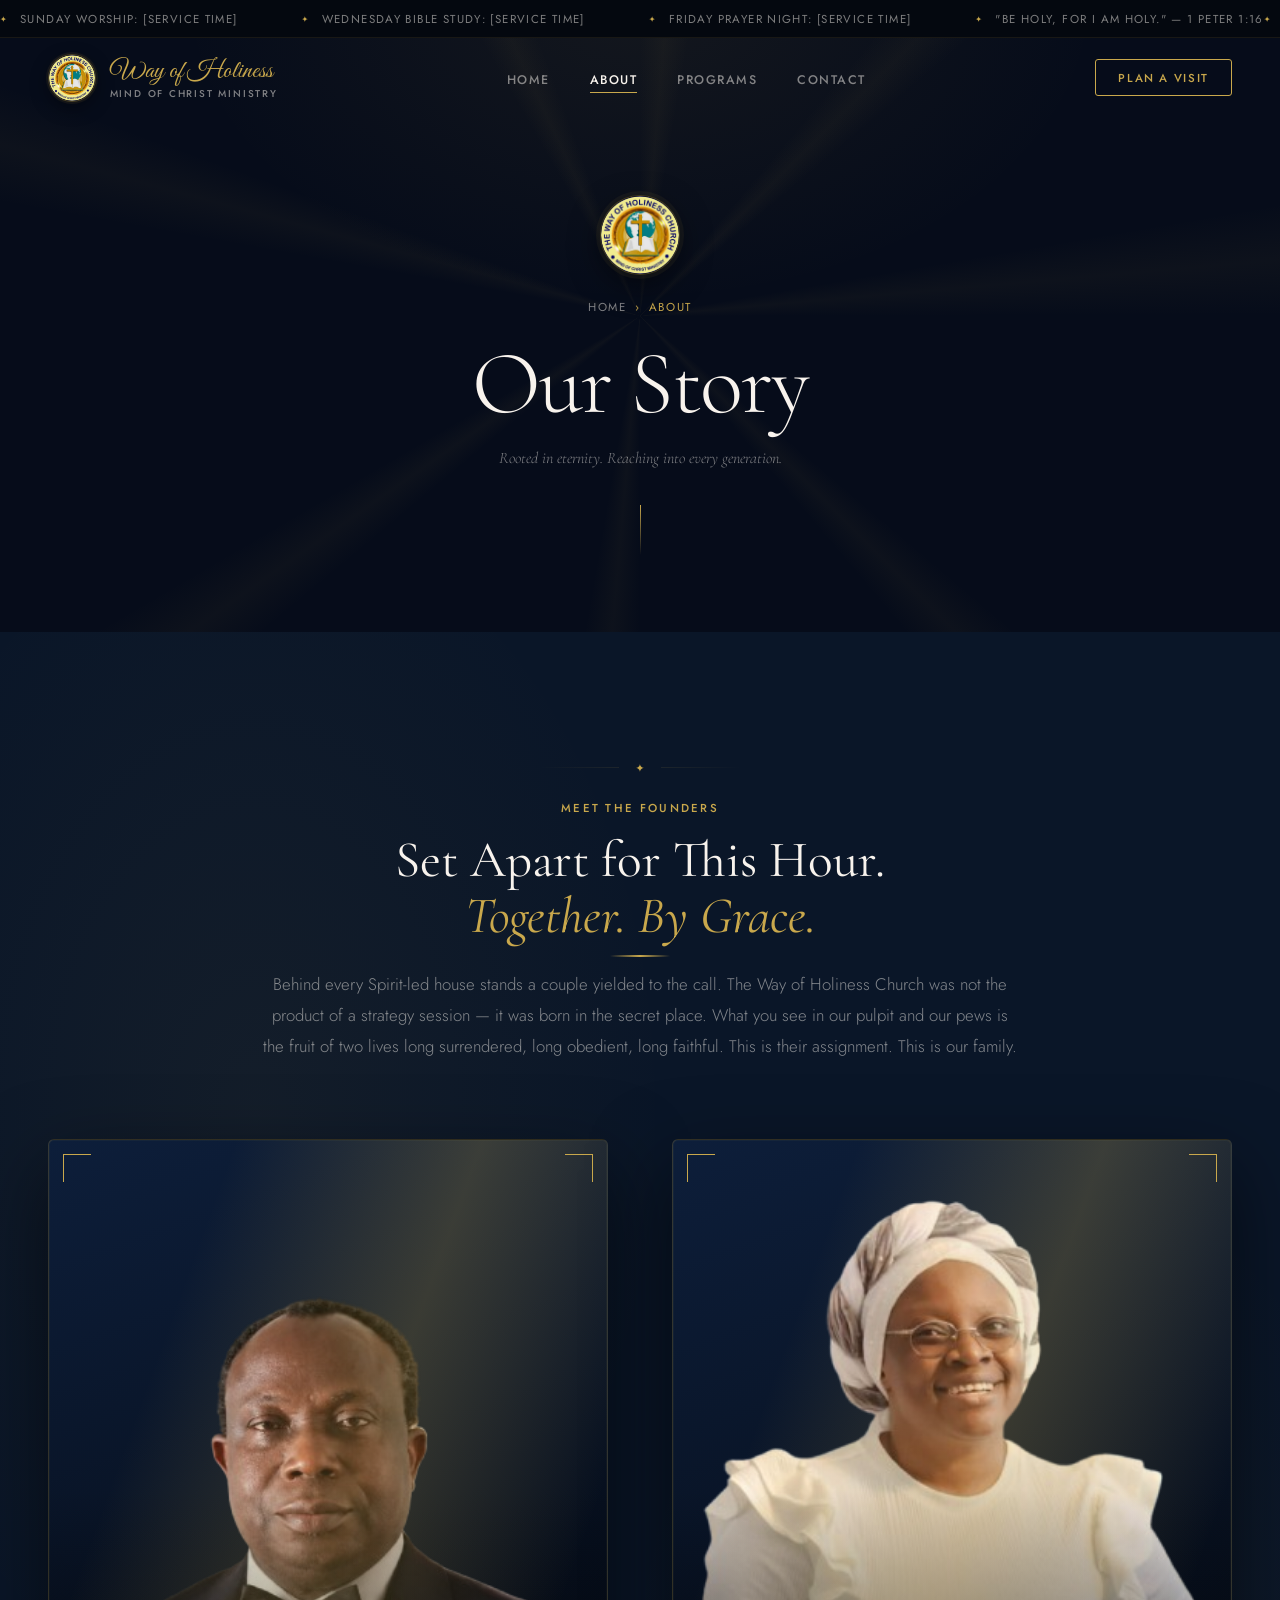
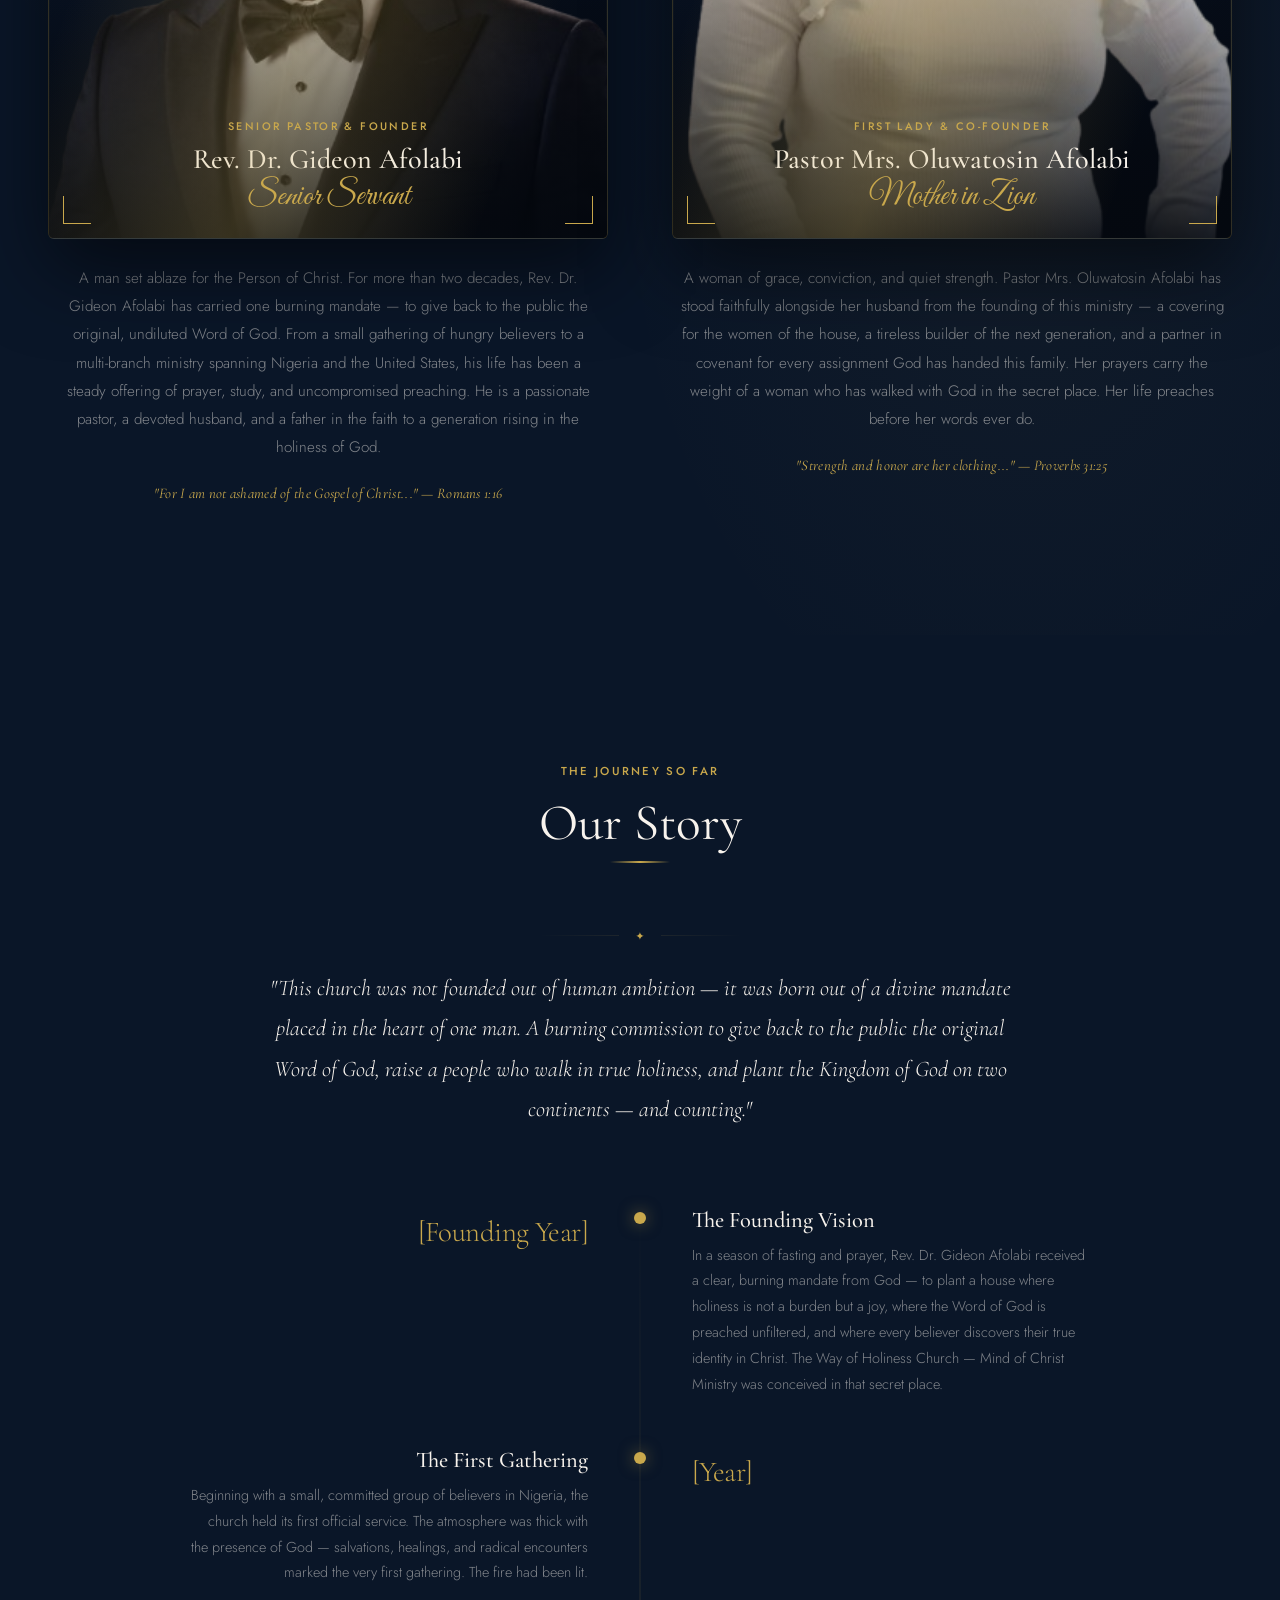
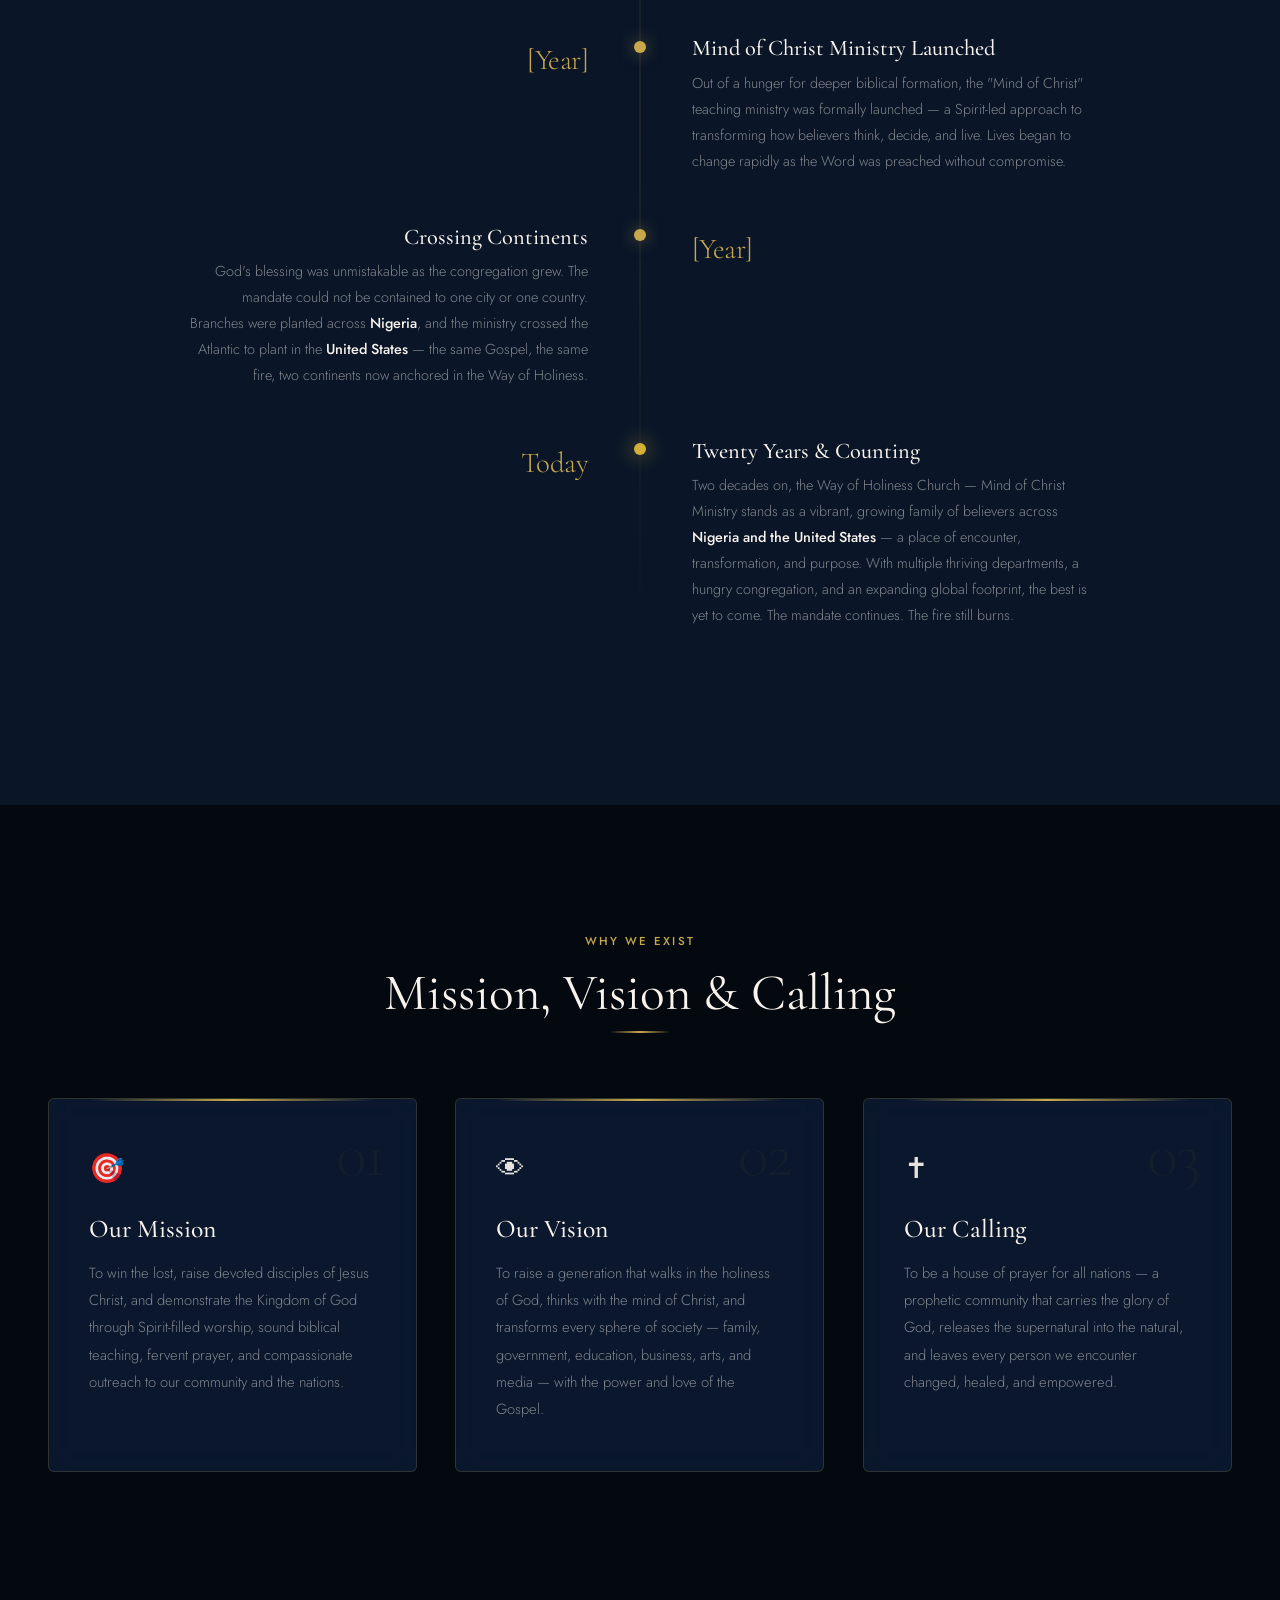
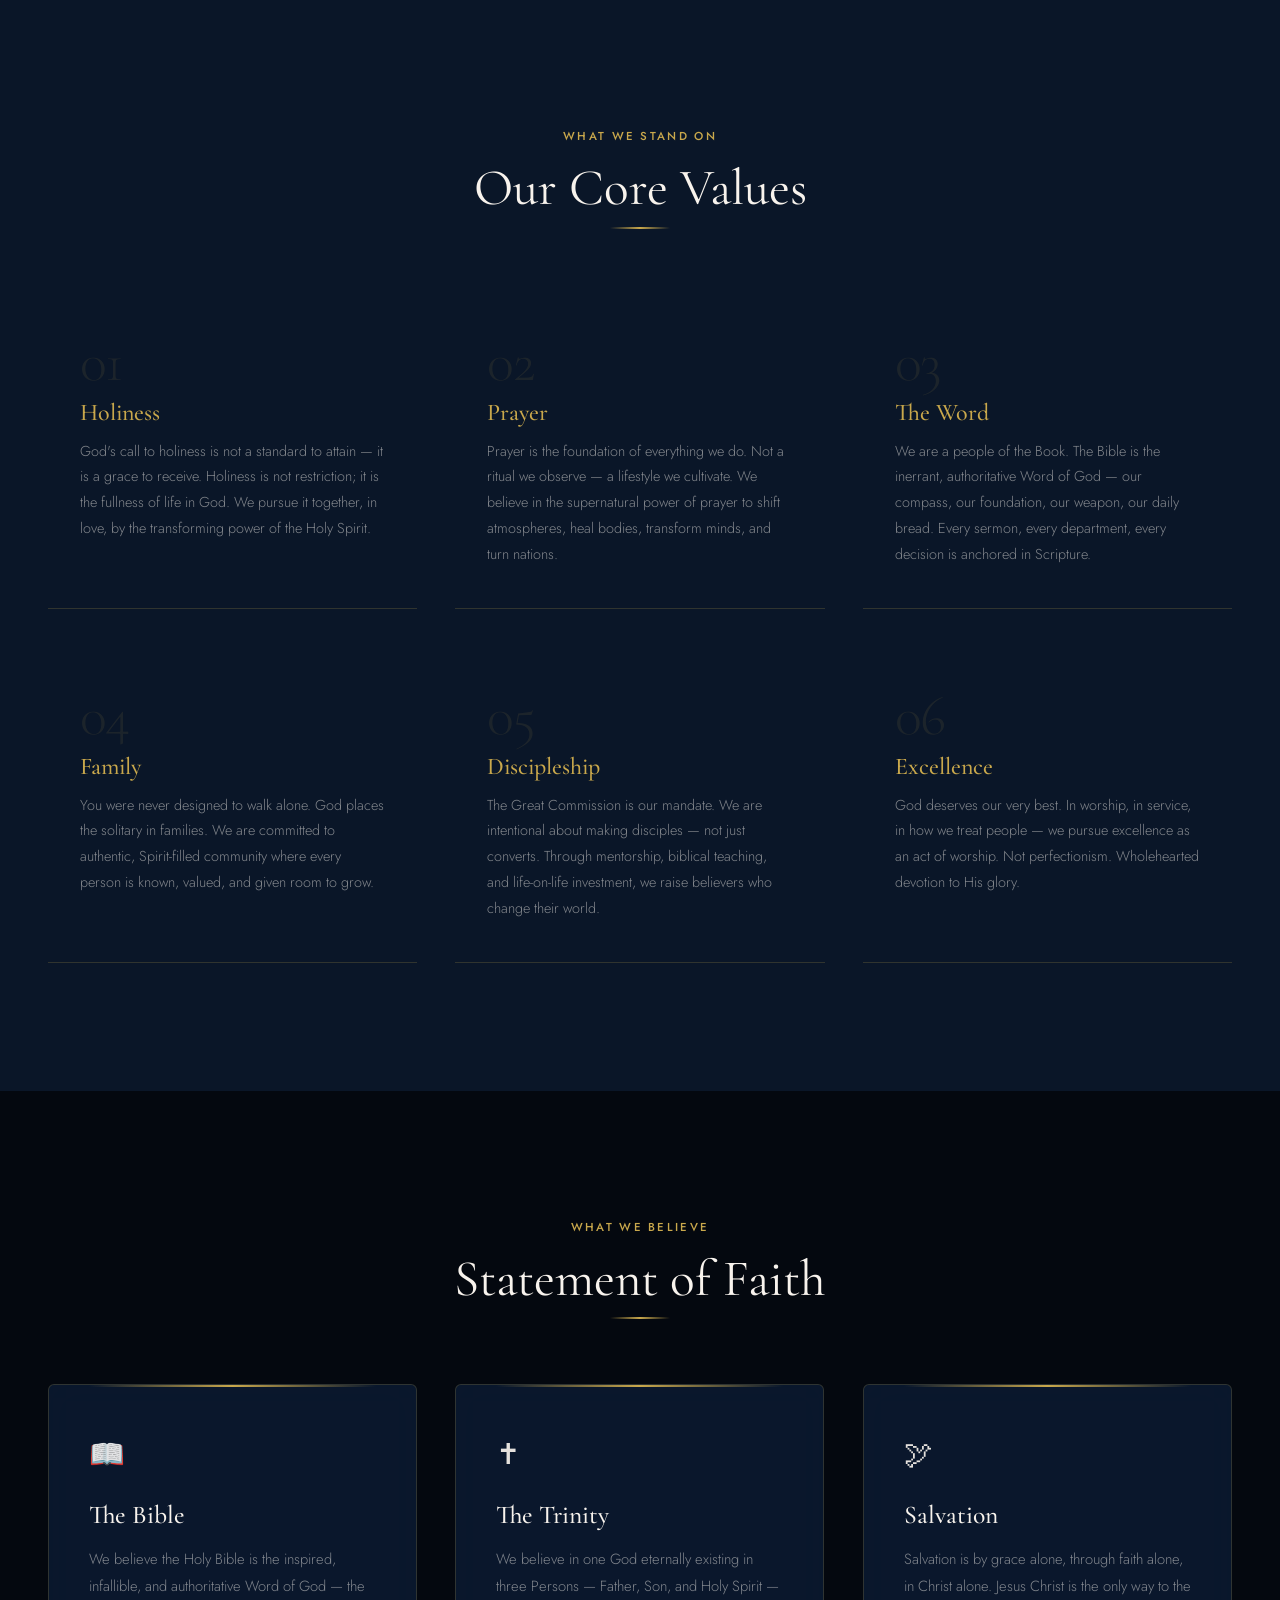
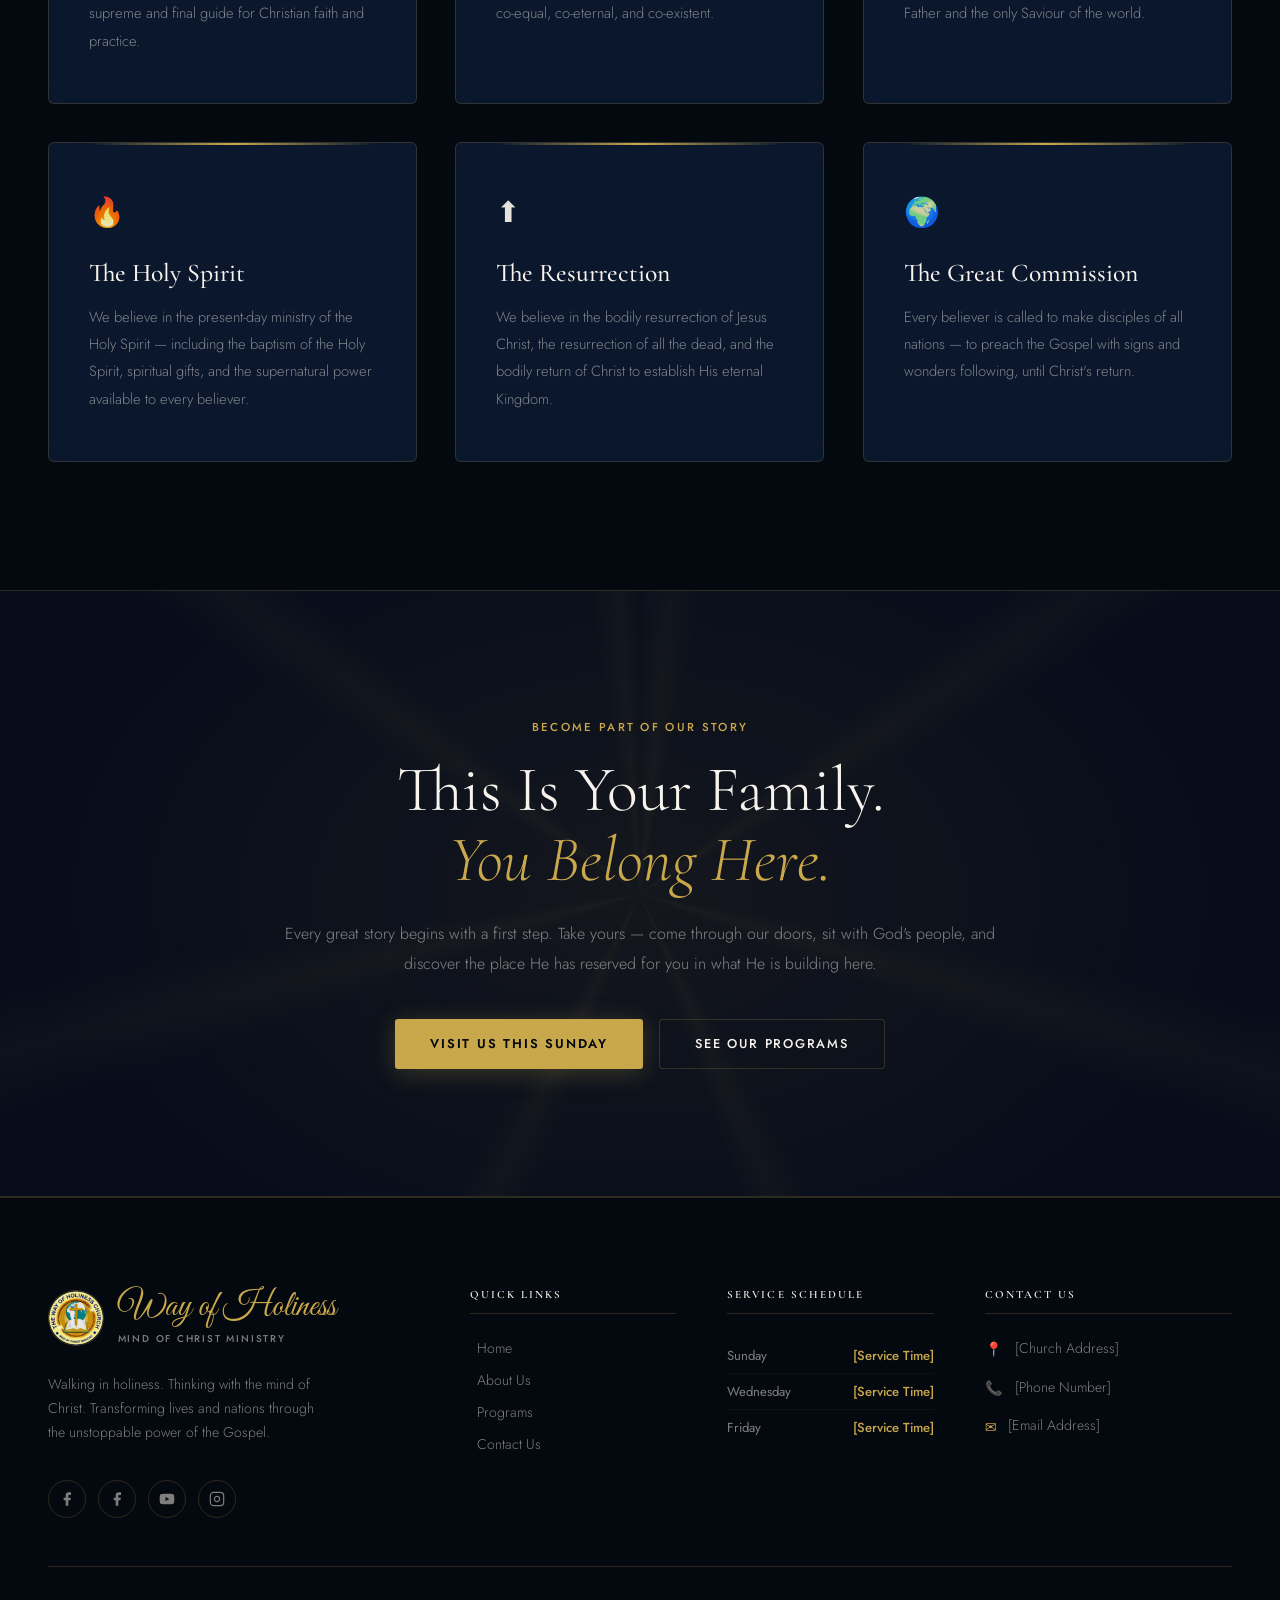
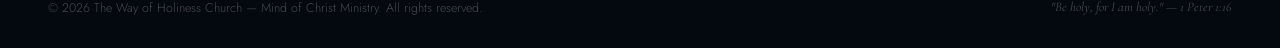
==== commit f7fbaa4d: "Wire social links: FB Page + FB Profile + Instagram + TikTok - Footer + contact-page social row now " ====
--- a/about.html
+++ b/about.html
@@ -382,13 +382,14 @@
           </div>
           <p class="footer__tagline">Walking in holiness. Thinking with the mind of Christ. Transforming lives and nations through the unstoppable power of the Gospel.</p>
           <nav class="footer__social" aria-label="Social media">
-            <a href="[FACEBOOK_URL]" class="footer__social-link" aria-label="Facebook">
+            <a href="https://www.facebook.com/profile.php?id=100087645327060" target="_blank" rel="noopener" class="footer__social-link" aria-label="Way of Holiness Church on Facebook">
               <svg viewBox="0 0 24 24" fill="currentColor" aria-hidden="true"><path d="M18 2h-3a5 5 0 0 0-5 5v3H7v4h3v8h4v-8h3l1-4h-4V7a1 1 0 0 1 1-1h3z"/></svg>
             </a>
-            <a href="[YOUTUBE_URL]" class="footer__social-link" aria-label="YouTube">
+            <a href="https://www.facebook.com/profile.php?id=61584060543769" target="_blank" rel="noopener" class="footer__social-link" aria-label="Pastor Gideon Afolabi on Facebook"><svg viewBox="0 0 24 24" fill="currentColor" aria-hidden="true"><path d="M18 2h-3a5 5 0 0 0-5 5v3H7v4h3v8h4v-8h3l1-4h-4V7a1 1 0 0 1 1-1h3z"/></svg></a>
+            <a href="#" class="footer__social-link" aria-label="YouTube">
               <svg viewBox="0 0 24 24" fill="currentColor" aria-hidden="true"><path d="M22.54 6.42a2.78 2.78 0 0 0-1.95-1.96C18.88 4 12 4 12 4s-6.88 0-8.59.46a2.78 2.78 0 0 0-1.95 1.96A29 29 0 0 0 1 12a29 29 0 0 0 .46 5.58A2.78 2.78 0 0 0 3.41 19.6C5.12 20 12 20 12 20s6.88 0 8.59-.46a2.78 2.78 0 0 0 1.95-1.95A29 29 0 0 0 23 12a29 29 0 0 0-.46-5.58z"/><polygon points="9.75 15.02 15.5 12 9.75 8.98 9.75 15.02" fill="var(--navy-void)"/></svg>
             </a>
-            <a href="[INSTAGRAM_URL]" class="footer__social-link" aria-label="Instagram">
+            <a href="https://www.instagram.com/twoh.ministry" target="_blank" rel="noopener" class="footer__social-link" aria-label="Instagram">
               <svg viewBox="0 0 24 24" fill="none" stroke="currentColor" stroke-width="1.8" aria-hidden="true"><rect x="2" y="2" width="20" height="20" rx="5"/><path d="M16 11.37A4 4 0 1 1 12.63 8 4 4 0 0 1 16 11.37z"/><line x1="17.5" y1="6.5" x2="17.51" y2="6.5"/></svg>
             </a>
           </nav>
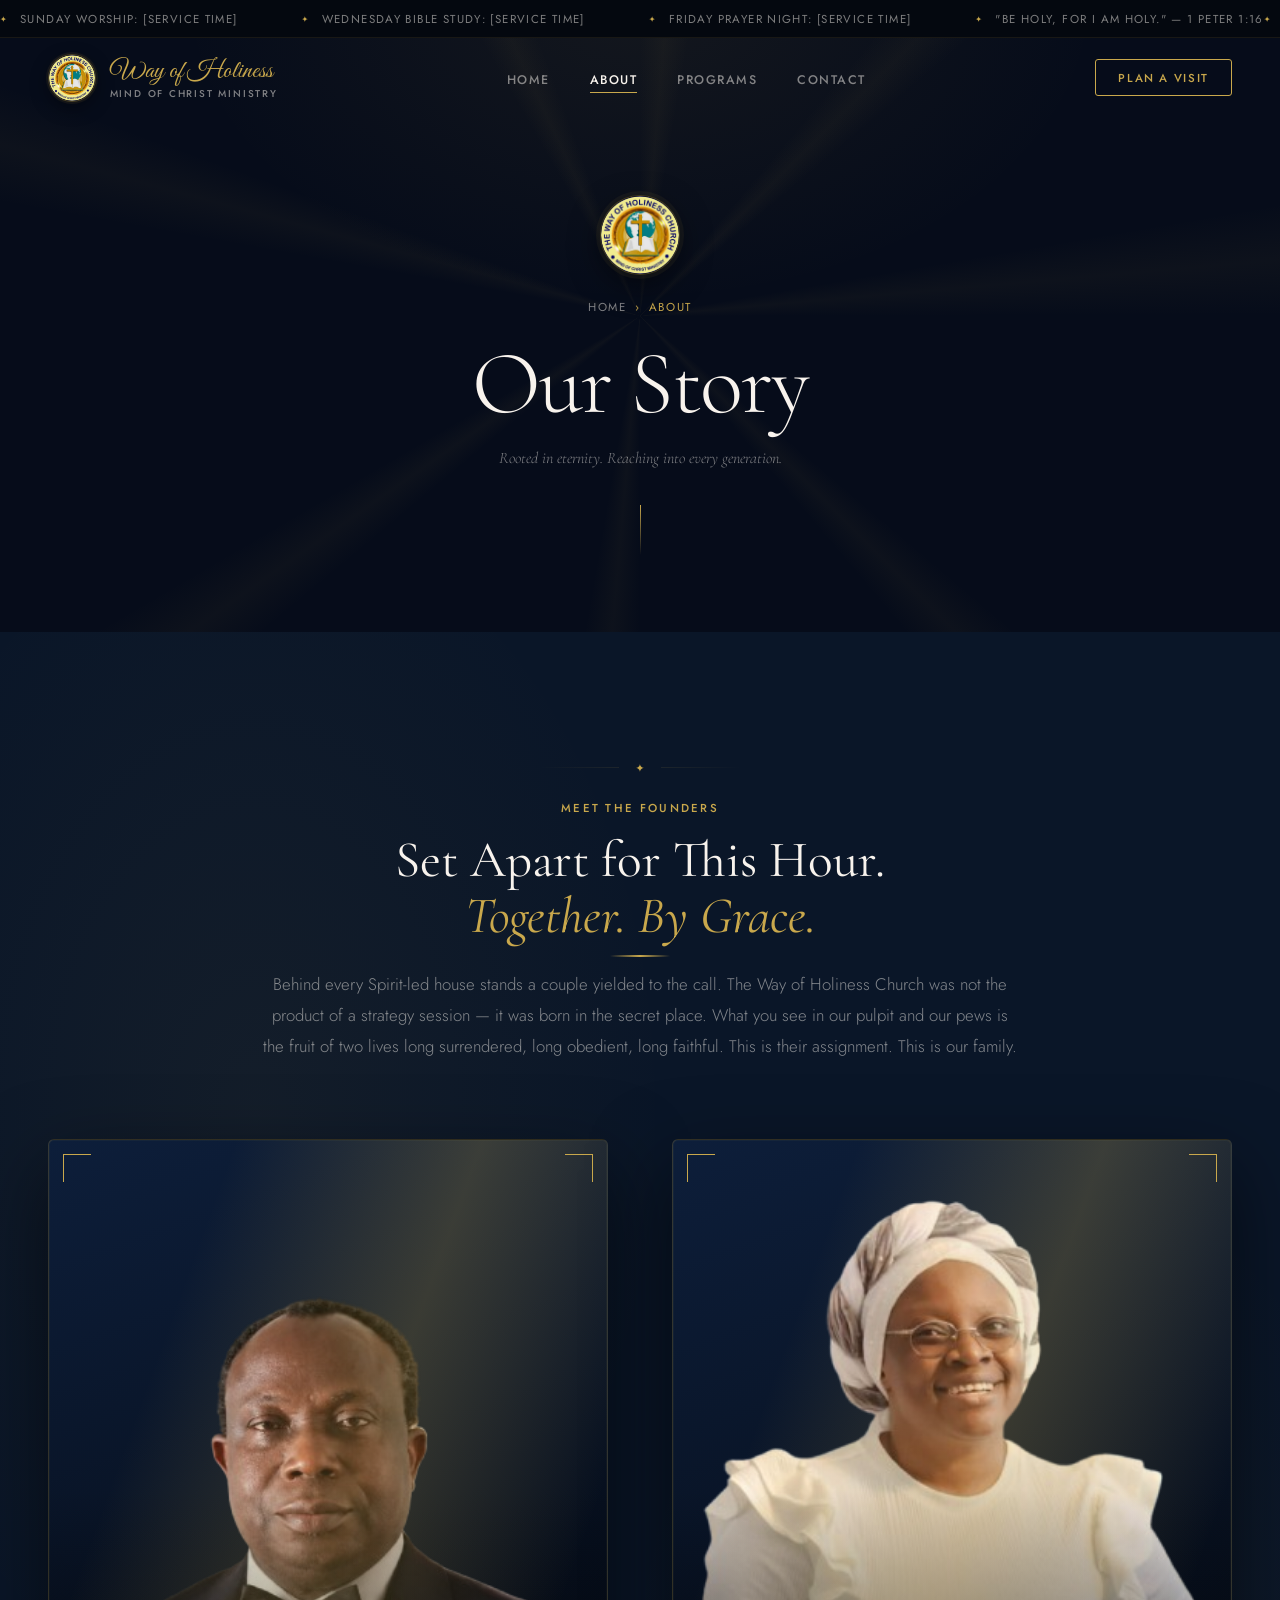
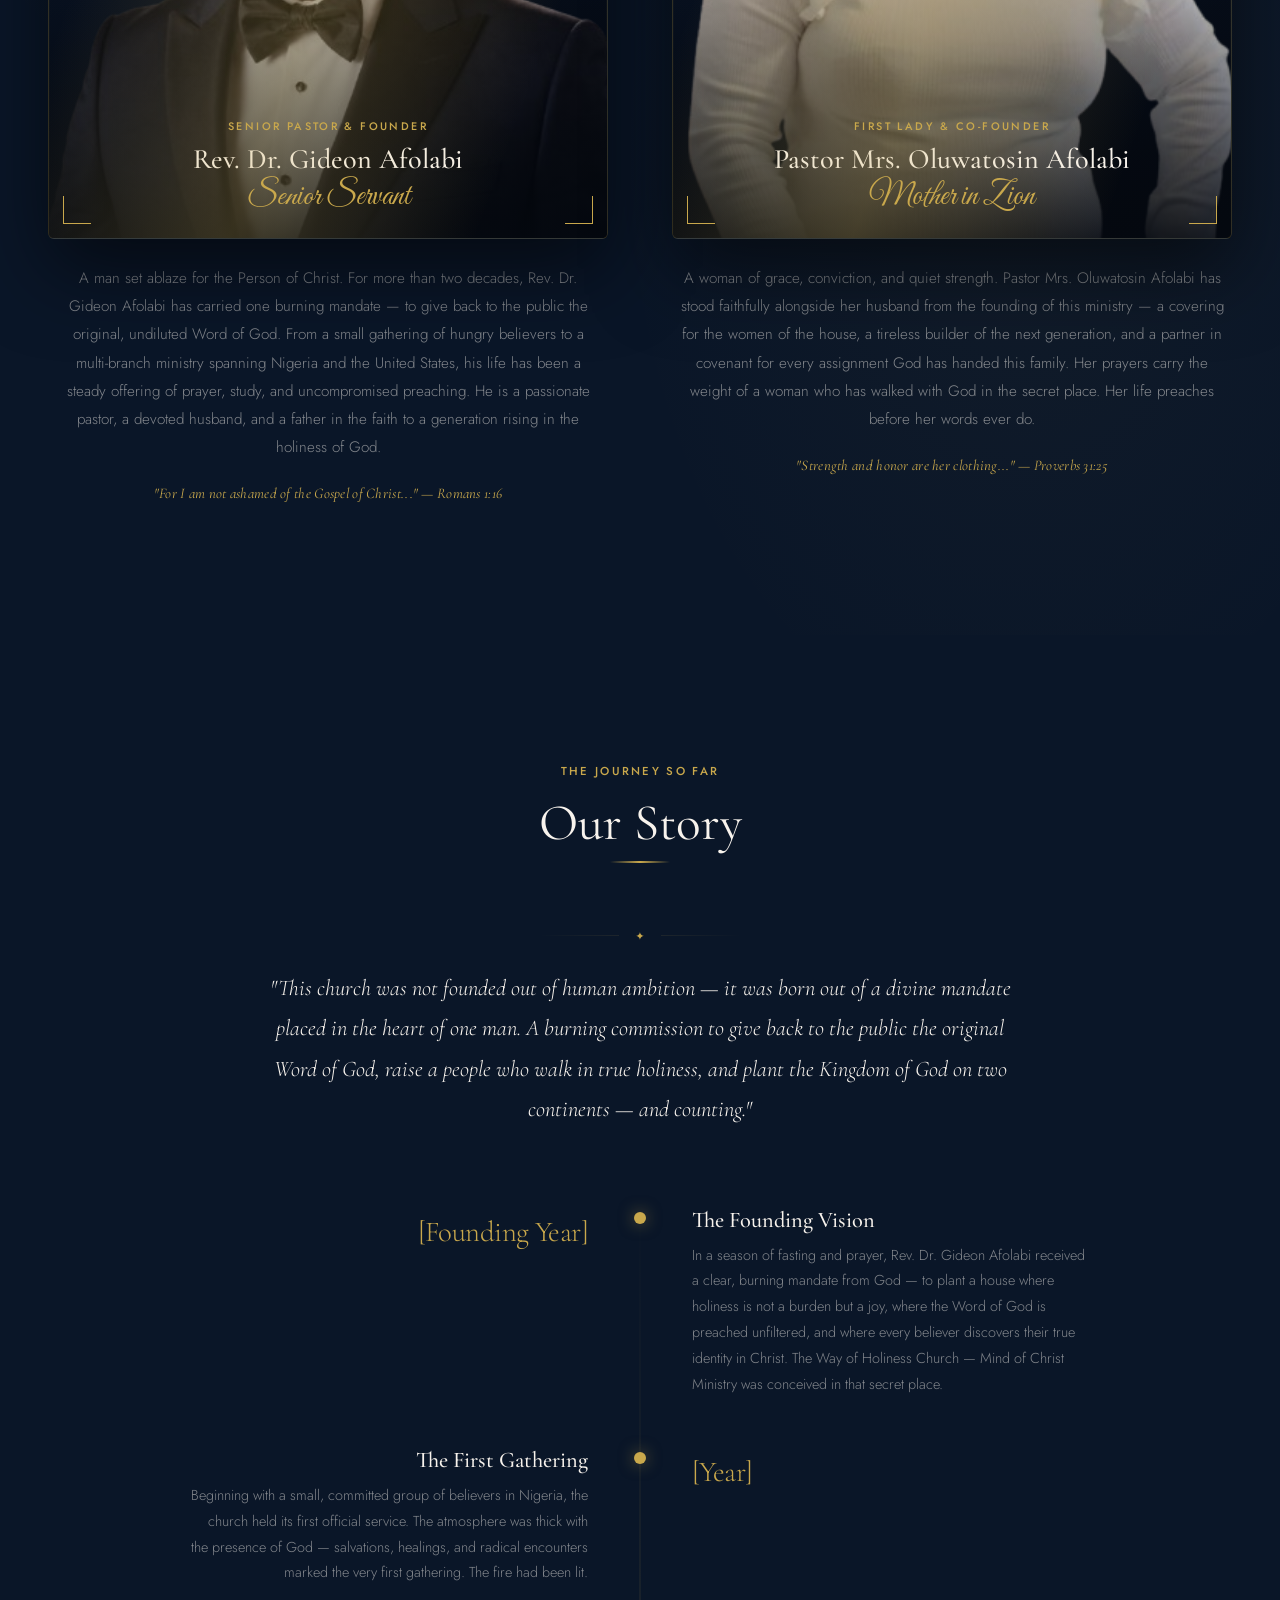
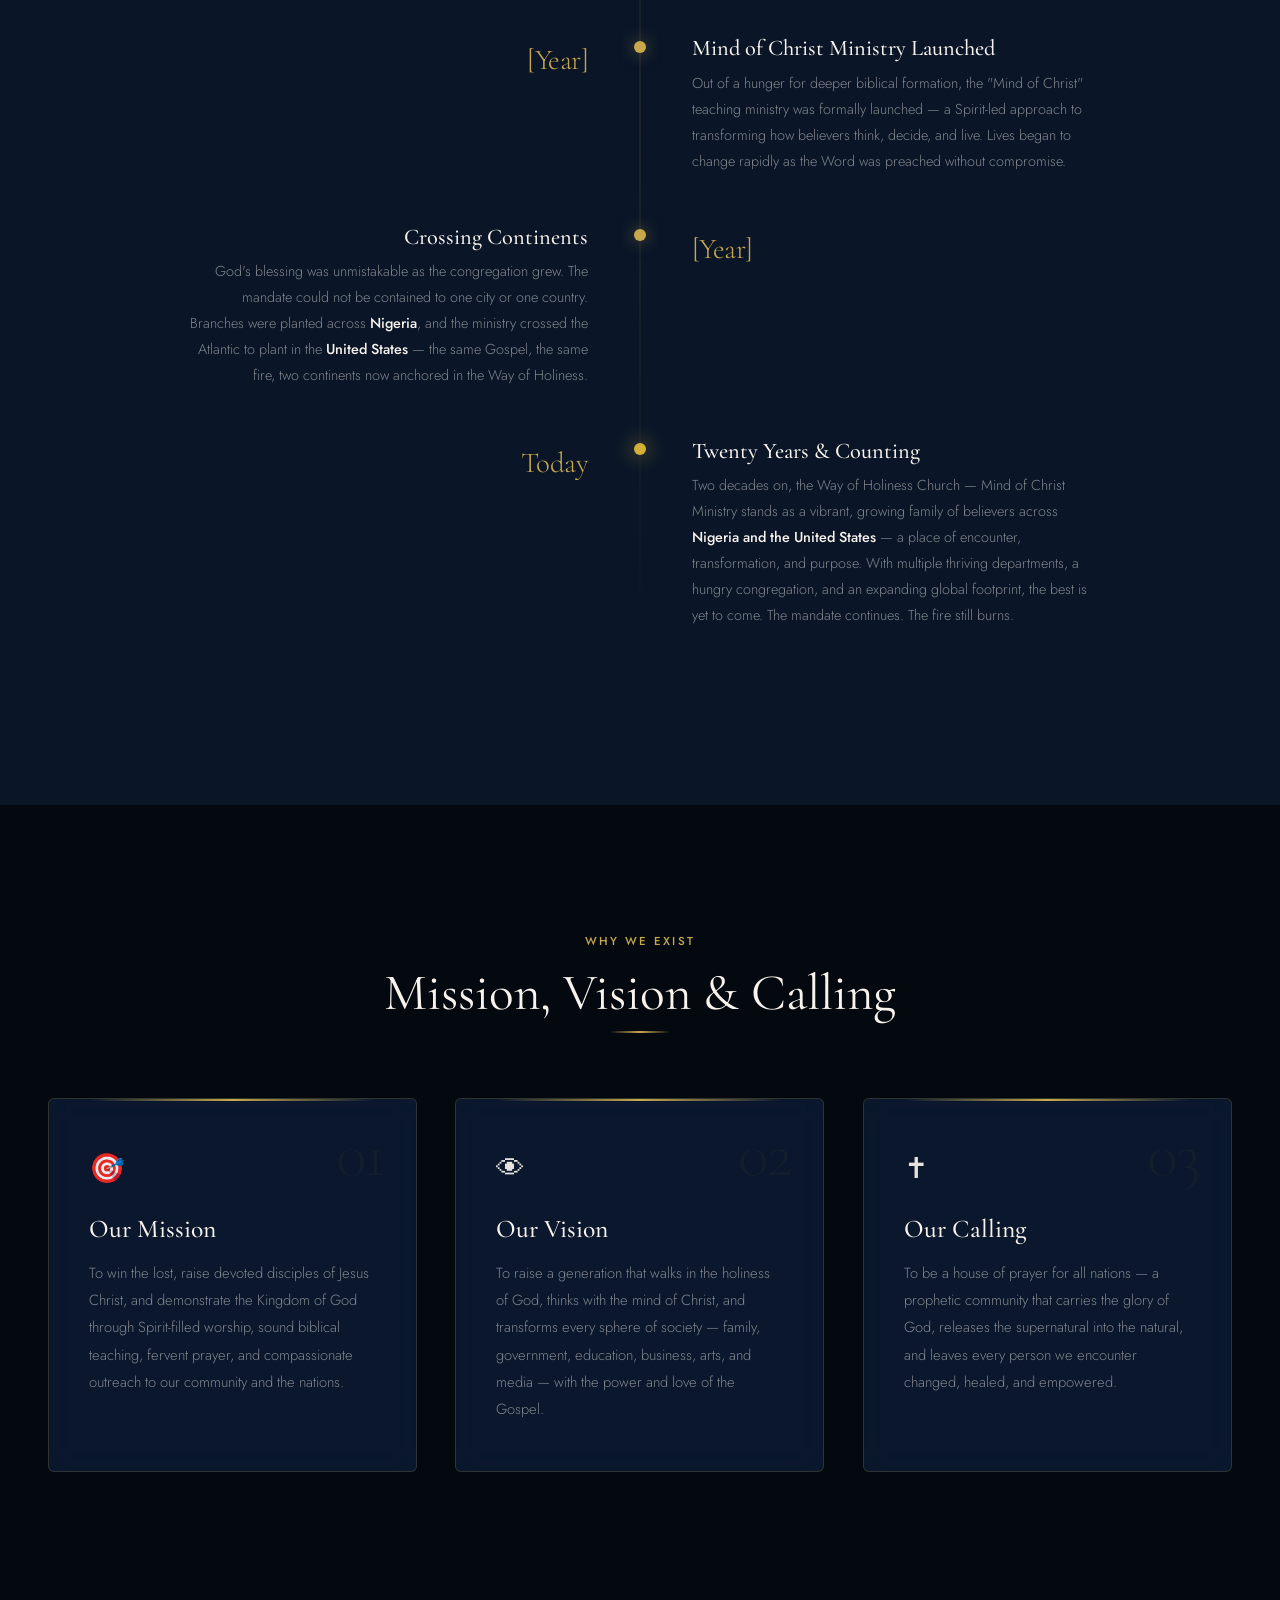
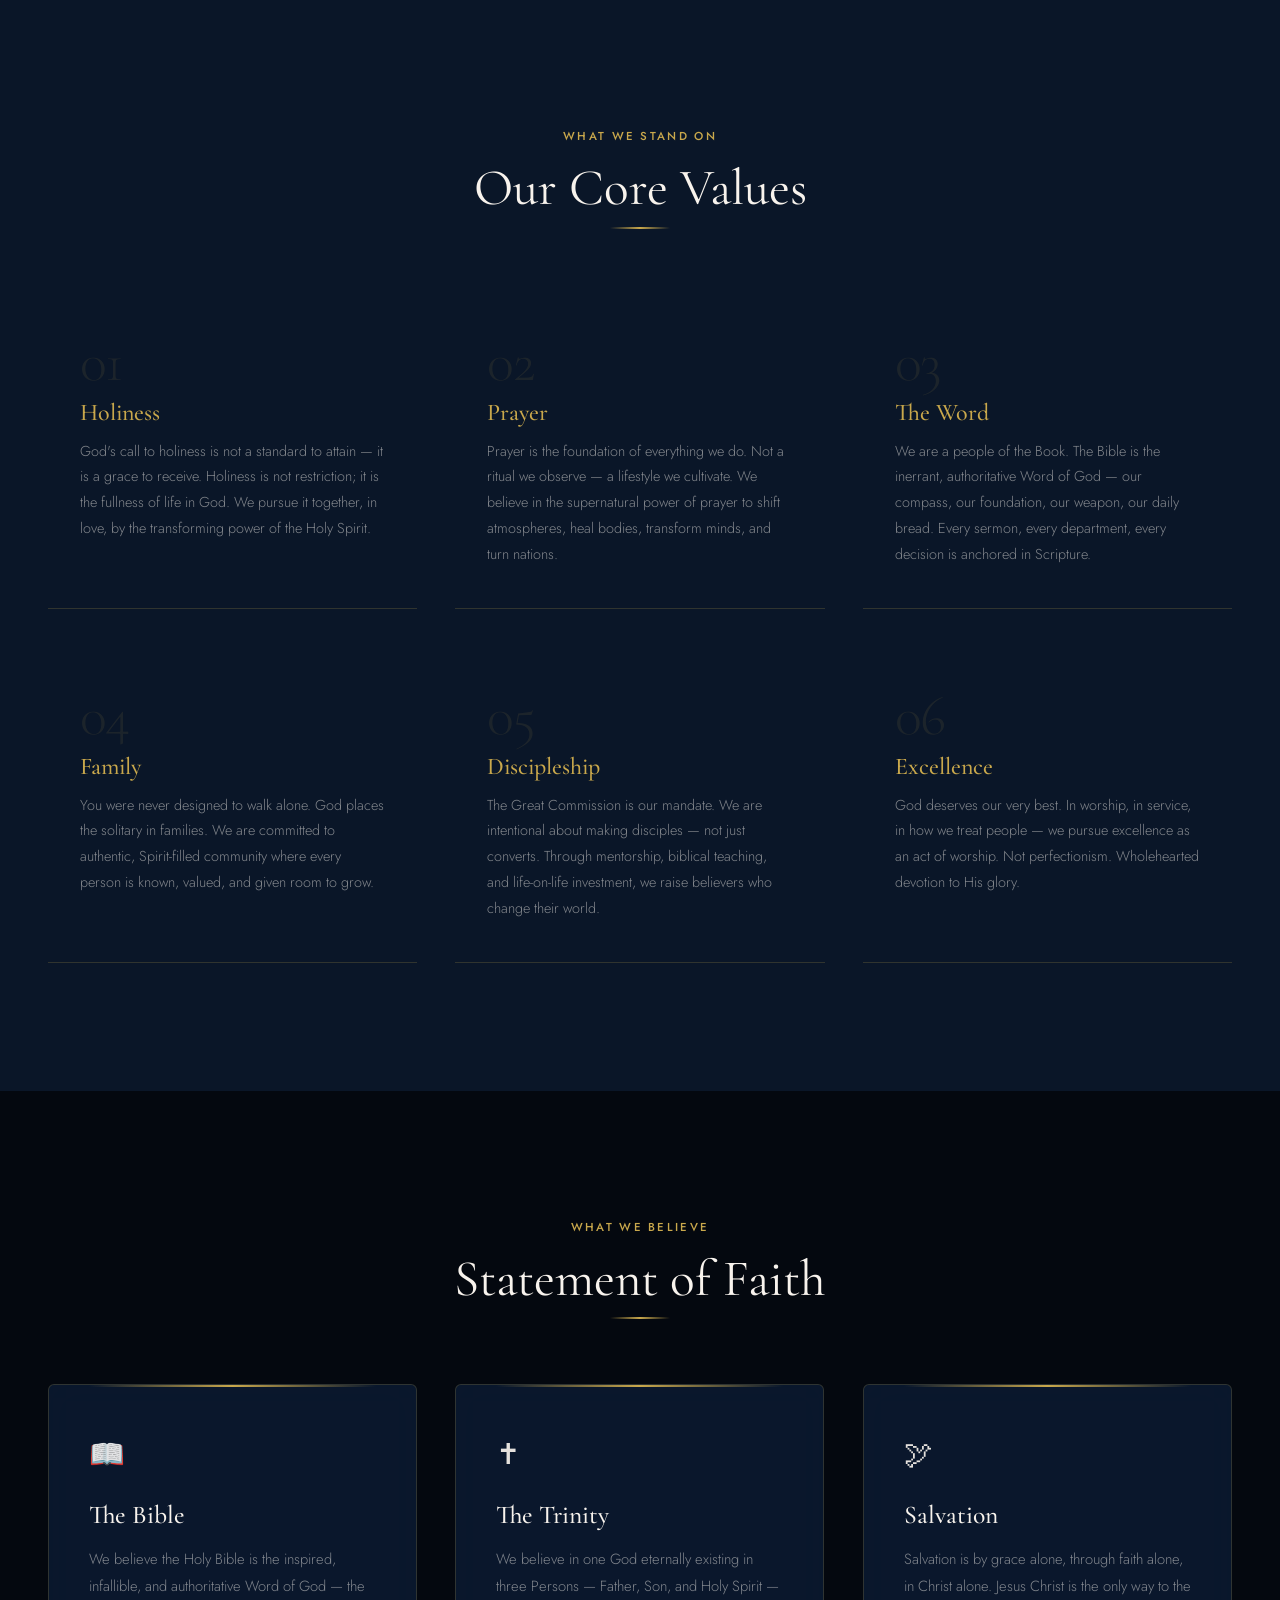
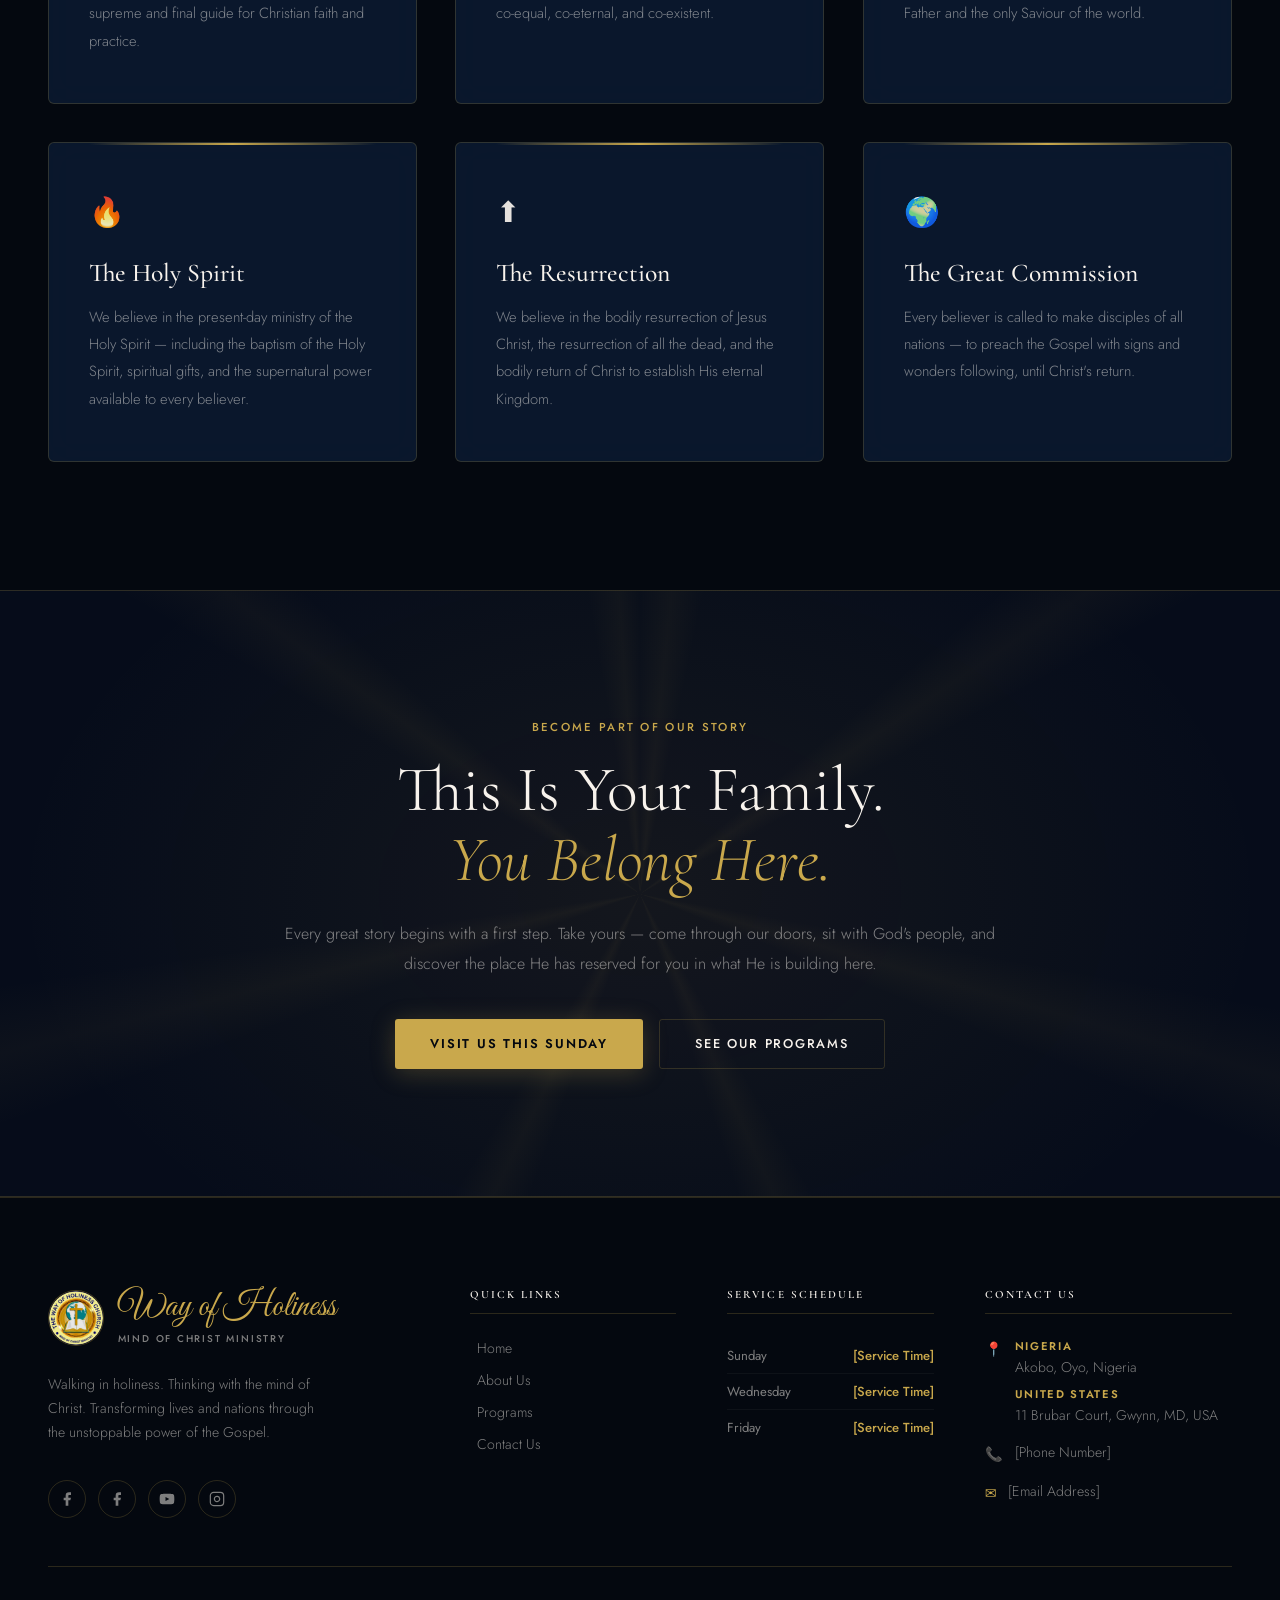
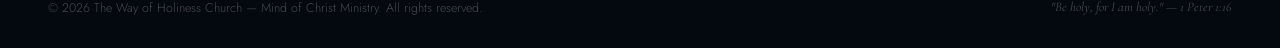
==== commit 3c207d51: "Real addresses + 3-tile home video preview - Home (index.html): added 3rd video tile (Family Sunday " ====
--- a/about.html
+++ b/about.html
@@ -386,7 +386,7 @@
               <svg viewBox="0 0 24 24" fill="currentColor" aria-hidden="true"><path d="M18 2h-3a5 5 0 0 0-5 5v3H7v4h3v8h4v-8h3l1-4h-4V7a1 1 0 0 1 1-1h3z"/></svg>
             </a>
             <a href="https://www.facebook.com/profile.php?id=61584060543769" target="_blank" rel="noopener" class="footer__social-link" aria-label="Pastor Gideon Afolabi on Facebook"><svg viewBox="0 0 24 24" fill="currentColor" aria-hidden="true"><path d="M18 2h-3a5 5 0 0 0-5 5v3H7v4h3v8h4v-8h3l1-4h-4V7a1 1 0 0 1 1-1h3z"/></svg></a>
-            <a href="#" class="footer__social-link" aria-label="YouTube">
+            <a href="https://www.youtube.com/@TwohMinistry-w4q" target="_blank" rel="noopener" class="footer__social-link" aria-label="YouTube">
               <svg viewBox="0 0 24 24" fill="currentColor" aria-hidden="true"><path d="M22.54 6.42a2.78 2.78 0 0 0-1.95-1.96C18.88 4 12 4 12 4s-6.88 0-8.59.46a2.78 2.78 0 0 0-1.95 1.96A29 29 0 0 0 1 12a29 29 0 0 0 .46 5.58A2.78 2.78 0 0 0 3.41 19.6C5.12 20 12 20 12 20s6.88 0 8.59-.46a2.78 2.78 0 0 0 1.95-1.95A29 29 0 0 0 23 12a29 29 0 0 0-.46-5.58z"/><polygon points="9.75 15.02 15.5 12 9.75 8.98 9.75 15.02" fill="var(--navy-void)"/></svg>
             </a>
             <a href="https://www.instagram.com/twoh.ministry" target="_blank" rel="noopener" class="footer__social-link" aria-label="Instagram">
@@ -412,7 +412,7 @@
         <div class="footer__col">
           <h4 class="footer__col-title">Contact Us</h4>
           <div style="display:flex;flex-direction:column;gap:1rem;">
-            <div class="footer__contact-item"><span class="footer__contact-icon">📍</span><span>[Church Address]</span></div>
+            <div class="footer__contact-item"><span class="footer__contact-icon">📍</span><span><strong style="color:var(--gold-primary);font-weight:600;font-size:0.7rem;letter-spacing:0.15em;text-transform:uppercase;display:block;margin-bottom:0.15rem;">Nigeria</strong>Akobo, Oyo, Nigeria<br><strong style="color:var(--gold-primary);font-weight:600;font-size:0.7rem;letter-spacing:0.15em;text-transform:uppercase;display:block;margin-top:0.5rem;margin-bottom:0.15rem;">United States</strong>11 Brubar Court, Gwynn, MD, USA</span></div>
             <div class="footer__contact-item"><span class="footer__contact-icon">📞</span><span>[Phone Number]</span></div>
             <div class="footer__contact-item"><span class="footer__contact-icon">✉</span><span>[Email Address]</span></div>
           </div>
--- a/css/styles.css
+++ b/css/styles.css
@@ -1651,8 +1651,8 @@
 /* ── YouTube / Video Embeds ──────────────────────────────────── */
 .videos { background: var(--navy-void); position: relative; }
 .videos__grid {
-  display: grid; grid-template-columns: repeat(2, 1fr);
-  gap: var(--gap);
+  display: grid; grid-template-columns: repeat(3, 1fr);
+  gap: clamp(1.2rem, 2vw, 1.8rem);
 }
 .video-tile {
   position: relative; overflow: hidden;
@@ -1663,10 +1663,22 @@
   cursor: pointer;
   transition: transform var(--dur-mid) var(--ease-smooth), border-color var(--dur-mid), box-shadow var(--dur-mid);
 }
+.video-tile::before {
+  content: ''; position: absolute; inset: 0;
+  border-radius: inherit;
+  padding: 1.5px;
+  background: linear-gradient(135deg, rgba(201,168,76,0) 0%, rgba(201,168,76,0.5) 50%, rgba(201,168,76,0) 100%);
+  -webkit-mask: linear-gradient(#000 0 0) content-box, linear-gradient(#000 0 0);
+  -webkit-mask-composite: xor;
+          mask-composite: exclude;
+  opacity: 0; transition: opacity 0.45s var(--ease-smooth);
+  pointer-events: none; z-index: 3;
+}
+.video-tile:hover::before { opacity: 1; }
 .video-tile:hover {
-  transform: translateY(-4px);
-  border-color: rgba(201,168,76,0.45);
-  box-shadow: 0 24px 60px rgba(0,0,0,0.5), 0 0 40px rgba(201,168,76,0.08);
+  transform: translateY(-6px);
+  border-color: transparent;
+  box-shadow: 0 30px 70px rgba(0,0,0,0.55), 0 0 50px rgba(201,168,76,0.15);
 }
 .video-tile iframe {
   position: absolute; inset: 0;
@@ -1793,8 +1805,13 @@
 /* ── Responsive — programs, videos, founders ─────────────────── */
 @media (max-width: 1024px) {
   .programs-grid { grid-template-columns: repeat(2, 1fr); }
+  .founders__pair { grid-template-columns: 1fr; gap: 3rem; max-width: 520px; margin: 0 auto; }
+}
+@media (max-width: 880px) {
+  .videos__grid  { grid-template-columns: repeat(2, 1fr); }
+}
+@media (max-width: 540px) {
   .videos__grid  { grid-template-columns: 1fr; }
-  .founders__pair { grid-template-columns: 1fr; gap: 3rem; max-width: 520px; margin: 0 auto; }
 }
 @media (max-width: 768px) {
   .programs-grid { grid-template-columns: 1fr; }
@@ -2115,44 +2132,82 @@
   display: grid;
   grid-template-columns: repeat(4, 1fr);
   grid-auto-rows: 220px;
-  gap: 1rem;
+  gap: clamp(0.6rem, 1vw, 1rem);
 }
 .gallery-tile {
   position: relative; overflow: hidden;
   border-radius: var(--radius-md);
-  border: 1px solid var(--glass-border);
+  border: 1px solid rgba(201,168,76,0.10);
   background: linear-gradient(135deg, var(--navy-card) 0%, var(--navy-void) 100%);
   cursor: pointer;
+  isolation: isolate;
   transition: transform 0.6s var(--ease-smooth), border-color 0.4s, box-shadow 0.4s;
 }
 .gallery-tile--lg { grid-column: span 2; grid-row: span 2; }
 .gallery-tile--tall { grid-row: span 2; }
 .gallery-tile img {
   width: 100%; height: 100%; object-fit: cover;
-  transition: transform 1s var(--ease-smooth), filter 0.6s;
-  filter: saturate(0.95);
+  transition: transform 1.2s var(--ease-smooth), filter 0.6s;
+  filter: saturate(0.92) brightness(0.95);
 }
 .gallery-tile:hover {
-  border-color: rgba(201,168,76,0.5);
-  box-shadow: 0 24px 60px rgba(0,0,0,0.55), 0 0 40px rgba(201,168,76,0.1);
+  border-color: rgba(201,168,76,0.55);
+  box-shadow: 0 30px 70px rgba(0,0,0,0.6), 0 0 60px rgba(201,168,76,0.18);
   z-index: 2;
-}
-.gallery-tile:hover img { transform: scale(1.08); filter: saturate(1.1); }
+  transform: translateY(-4px) scale(1.01);
+}
+.gallery-tile:hover img { transform: scale(1.1); filter: saturate(1.15) brightness(1.05); }
 .gallery-tile::after {
   content: ''; position: absolute; inset: 0;
-  background: linear-gradient(180deg, transparent 50%, rgba(4,8,15,0.85) 100%);
+  background: linear-gradient(180deg, transparent 40%, rgba(4,8,15,0.92) 100%);
   pointer-events: none;
-  opacity: 0.7;
+  opacity: 0.55;
   transition: opacity 0.4s;
+  z-index: 1;
 }
 .gallery-tile:hover::after { opacity: 1; }
+/* Gold gradient ring on hover */
+.gallery-tile::before {
+  content: ''; position: absolute; inset: 0;
+  border-radius: inherit; padding: 1.5px;
+  background: linear-gradient(135deg,
+    rgba(201,168,76,0) 0%,
+    rgba(201,168,76,0.6) 50%,
+    rgba(201,168,76,0) 100%);
+  -webkit-mask: linear-gradient(#000 0 0) content-box, linear-gradient(#000 0 0);
+  -webkit-mask-composite: xor;
+          mask-composite: exclude;
+  opacity: 0; transition: opacity 0.5s var(--ease-smooth);
+  pointer-events: none; z-index: 3;
+}
+.gallery-tile:hover::before { opacity: 1; }
+/* View icon on hover */
+.gallery-tile__icon {
+  position: absolute; top: 50%; left: 50%;
+  width: 48px; height: 48px;
+  transform: translate(-50%, -50%) scale(0.6);
+  border-radius: 50%;
+  background: rgba(201,168,76,0.95);
+  color: var(--navy-void);
+  display: flex; align-items: center; justify-content: center;
+  opacity: 0;
+  transition: opacity 0.4s var(--ease-smooth), transform 0.5s var(--ease-spring);
+  z-index: 2;
+  box-shadow: 0 0 30px rgba(201,168,76,0.6);
+}
+.gallery-tile__icon svg { width: 22px; height: 22px; }
+.gallery-tile:hover .gallery-tile__icon {
+  opacity: 1;
+  transform: translate(-50%, -50%) scale(1);
+}
 .gallery-tile__caption {
   position: absolute; bottom: 1rem; left: 1.2rem; right: 1.2rem;
-  z-index: 1;
+  z-index: 2;
   font-size: 0.78rem; letter-spacing: 0.16em; text-transform: uppercase;
-  color: var(--gold-primary); font-weight: 500;
-  transform: translateY(8px); opacity: 0;
-  transition: transform 0.4s var(--ease-smooth), opacity 0.4s;
+  color: var(--gold-primary); font-weight: 600;
+  transform: translateY(12px); opacity: 0;
+  transition: transform 0.5s var(--ease-smooth), opacity 0.4s;
+  text-shadow: 0 2px 12px rgba(0,0,0,0.6);
 }
 .gallery-tile:hover .gallery-tile__caption { transform: translateY(0); opacity: 1; }
 .gallery-tile--missing img { display: none; }
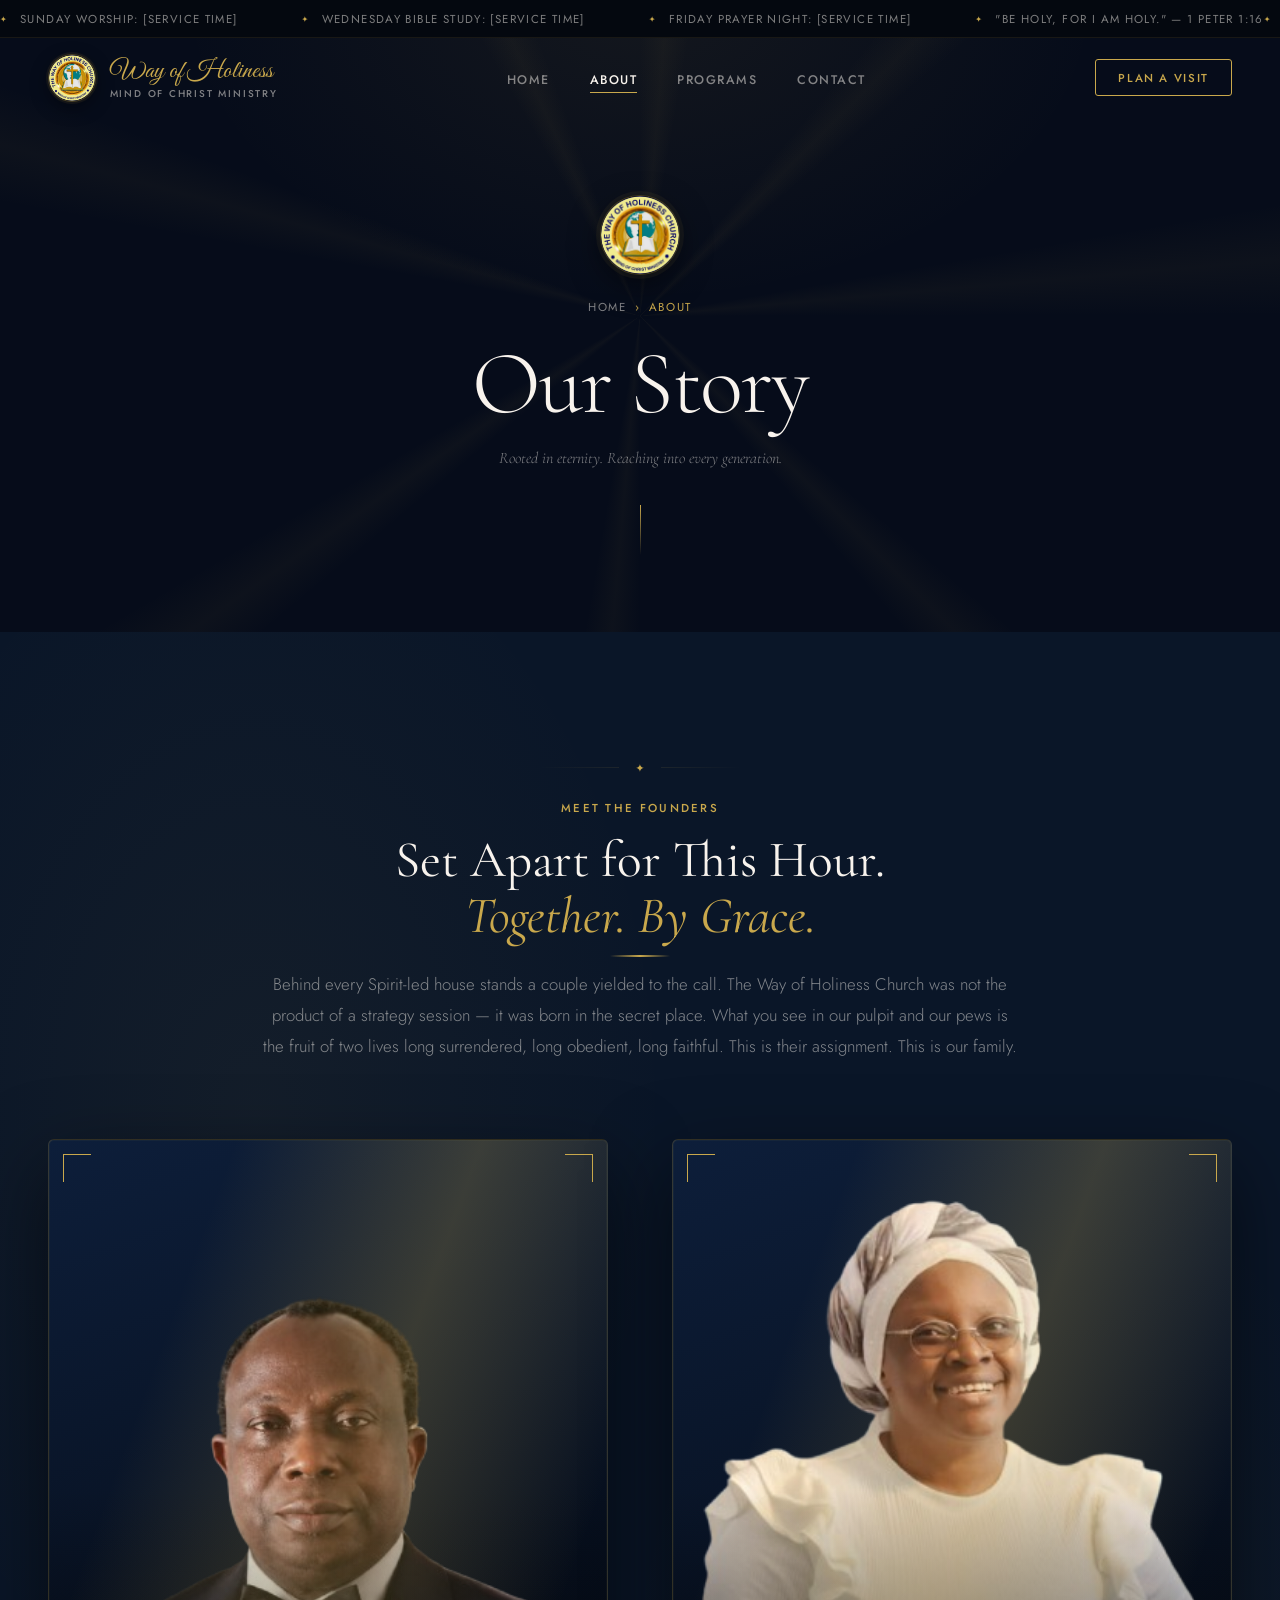
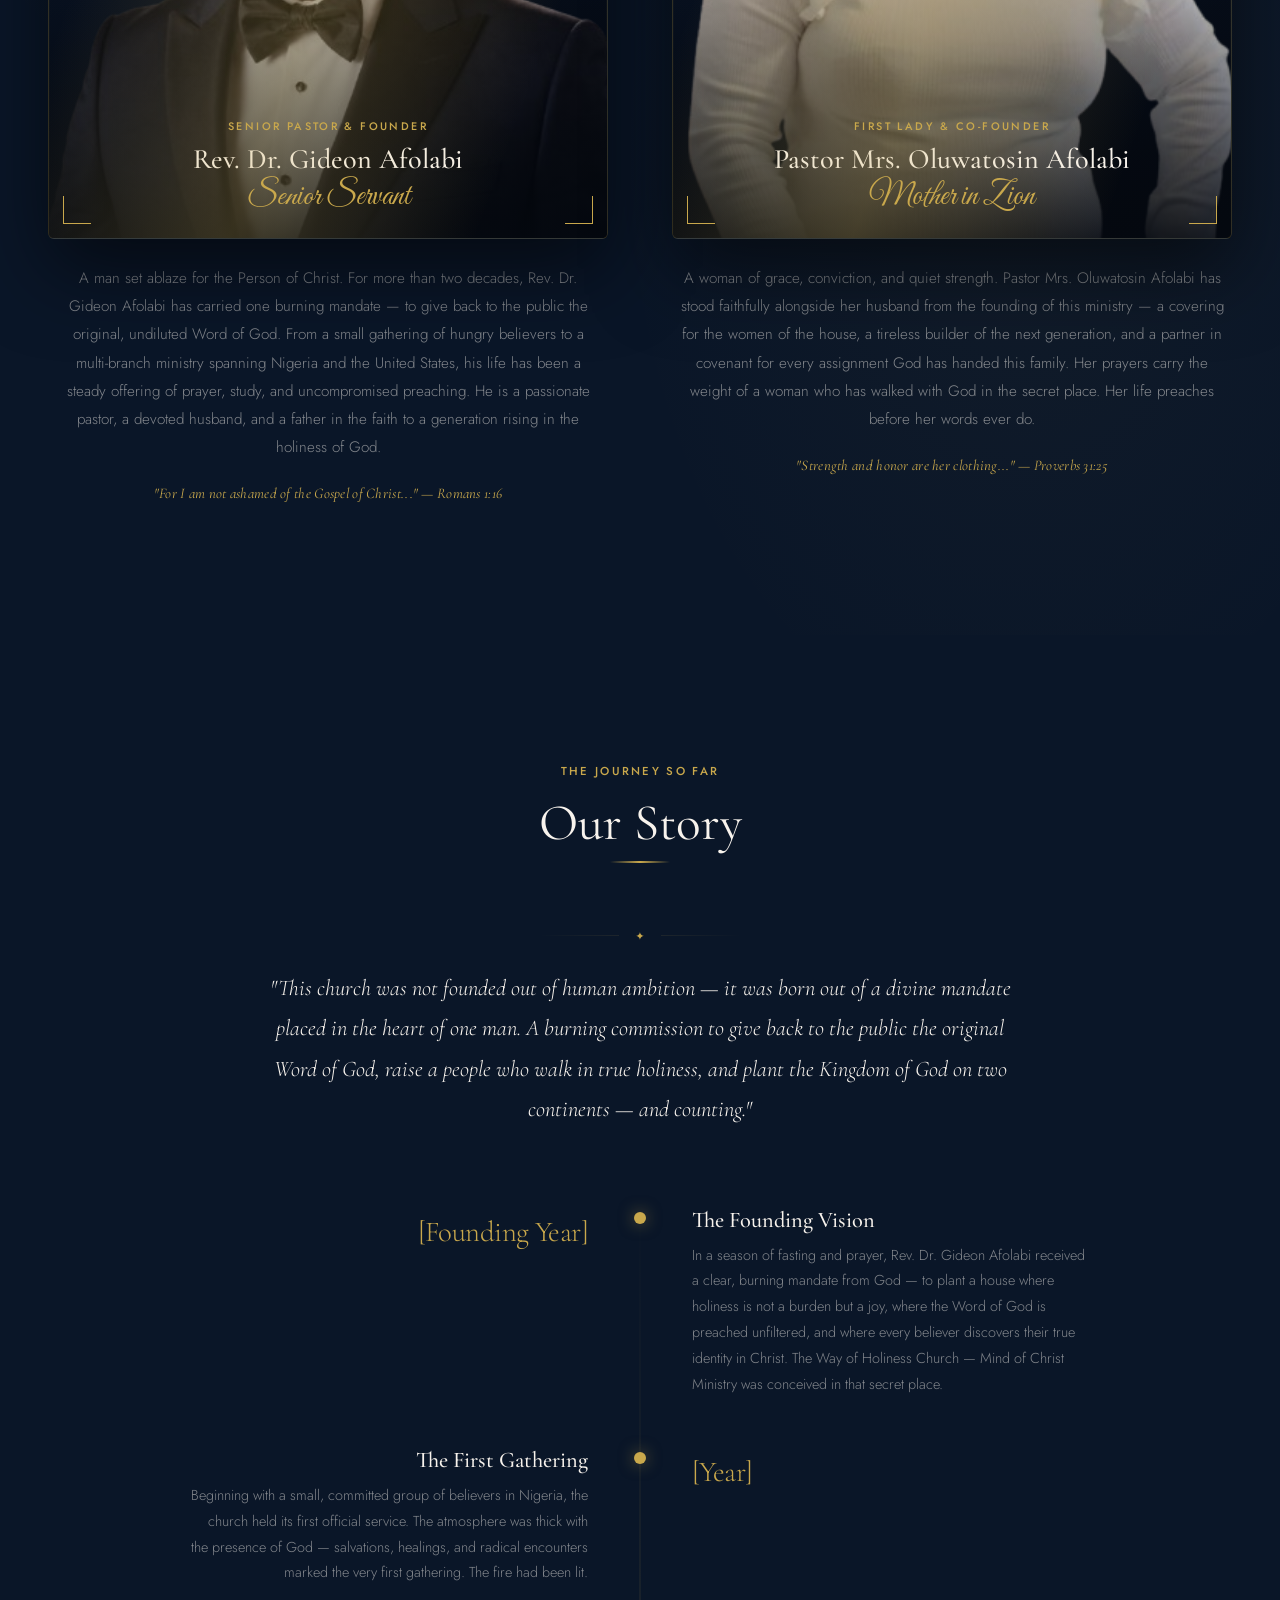
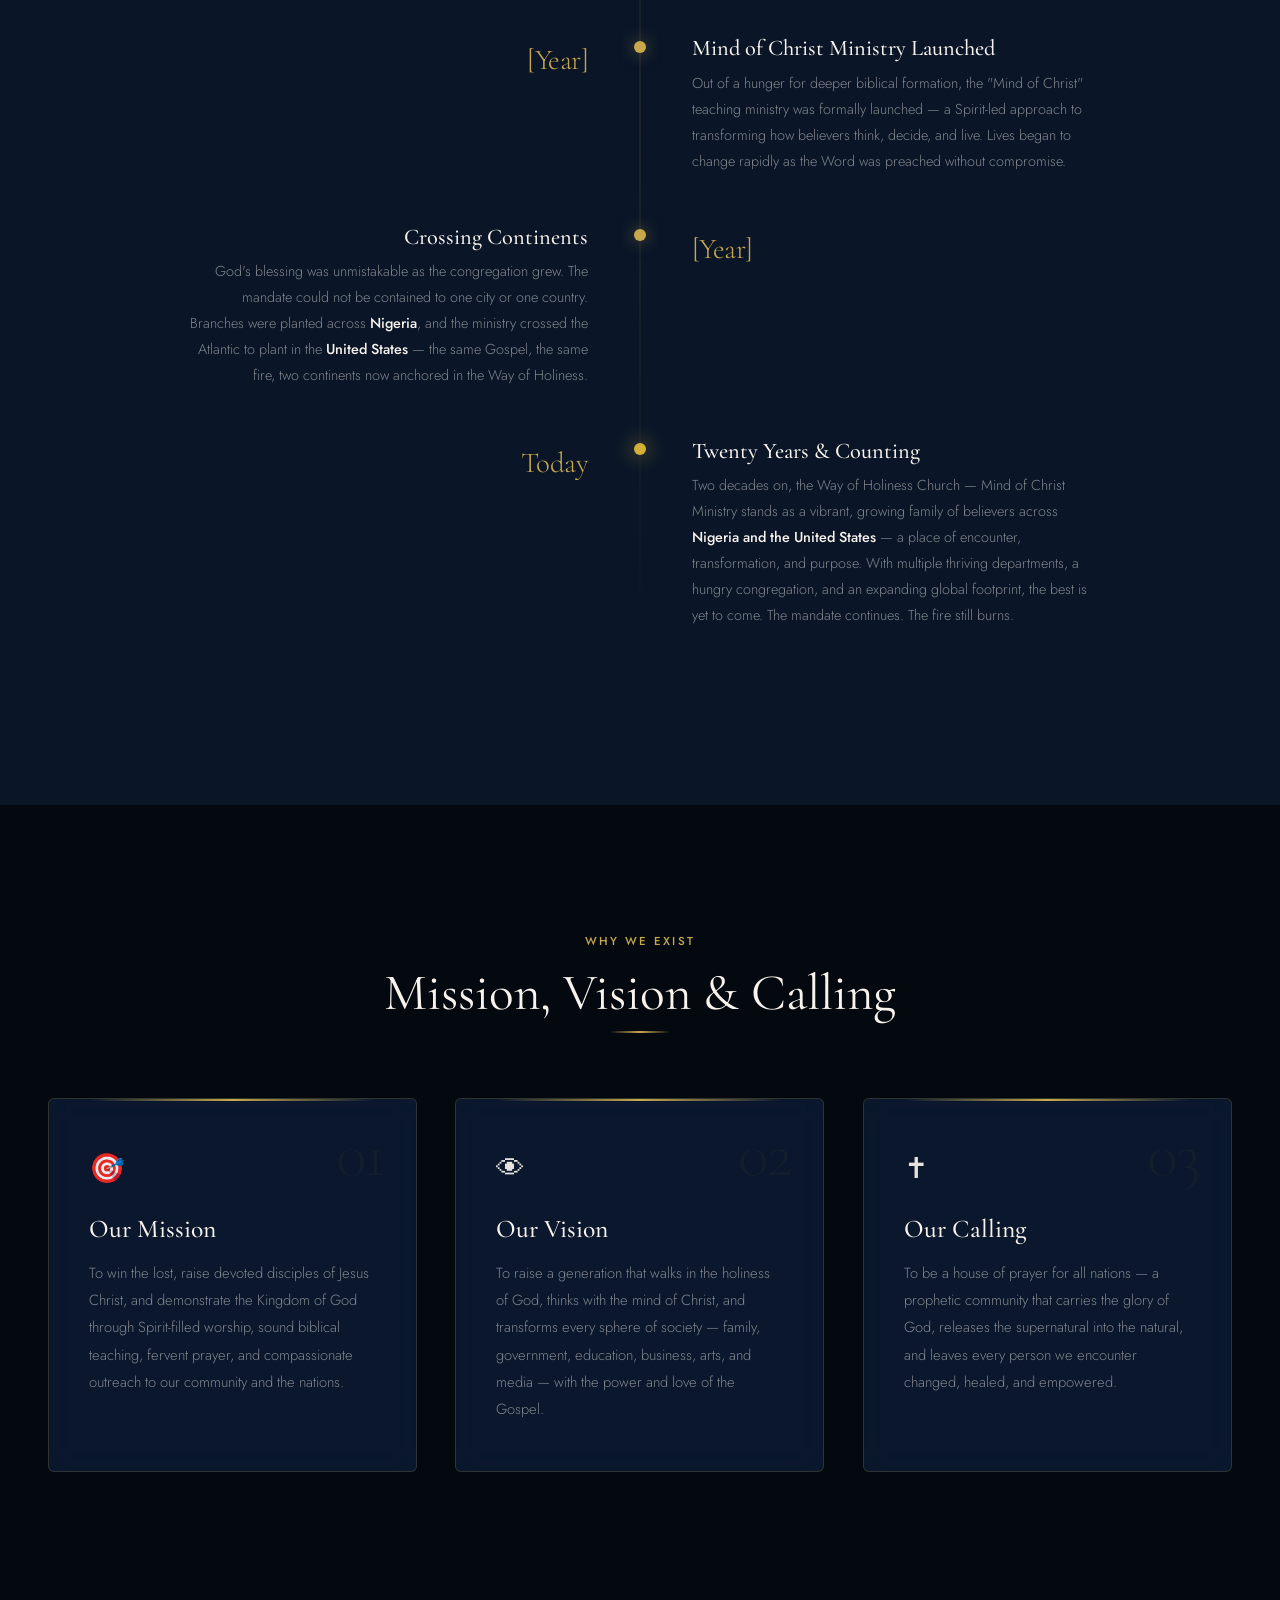
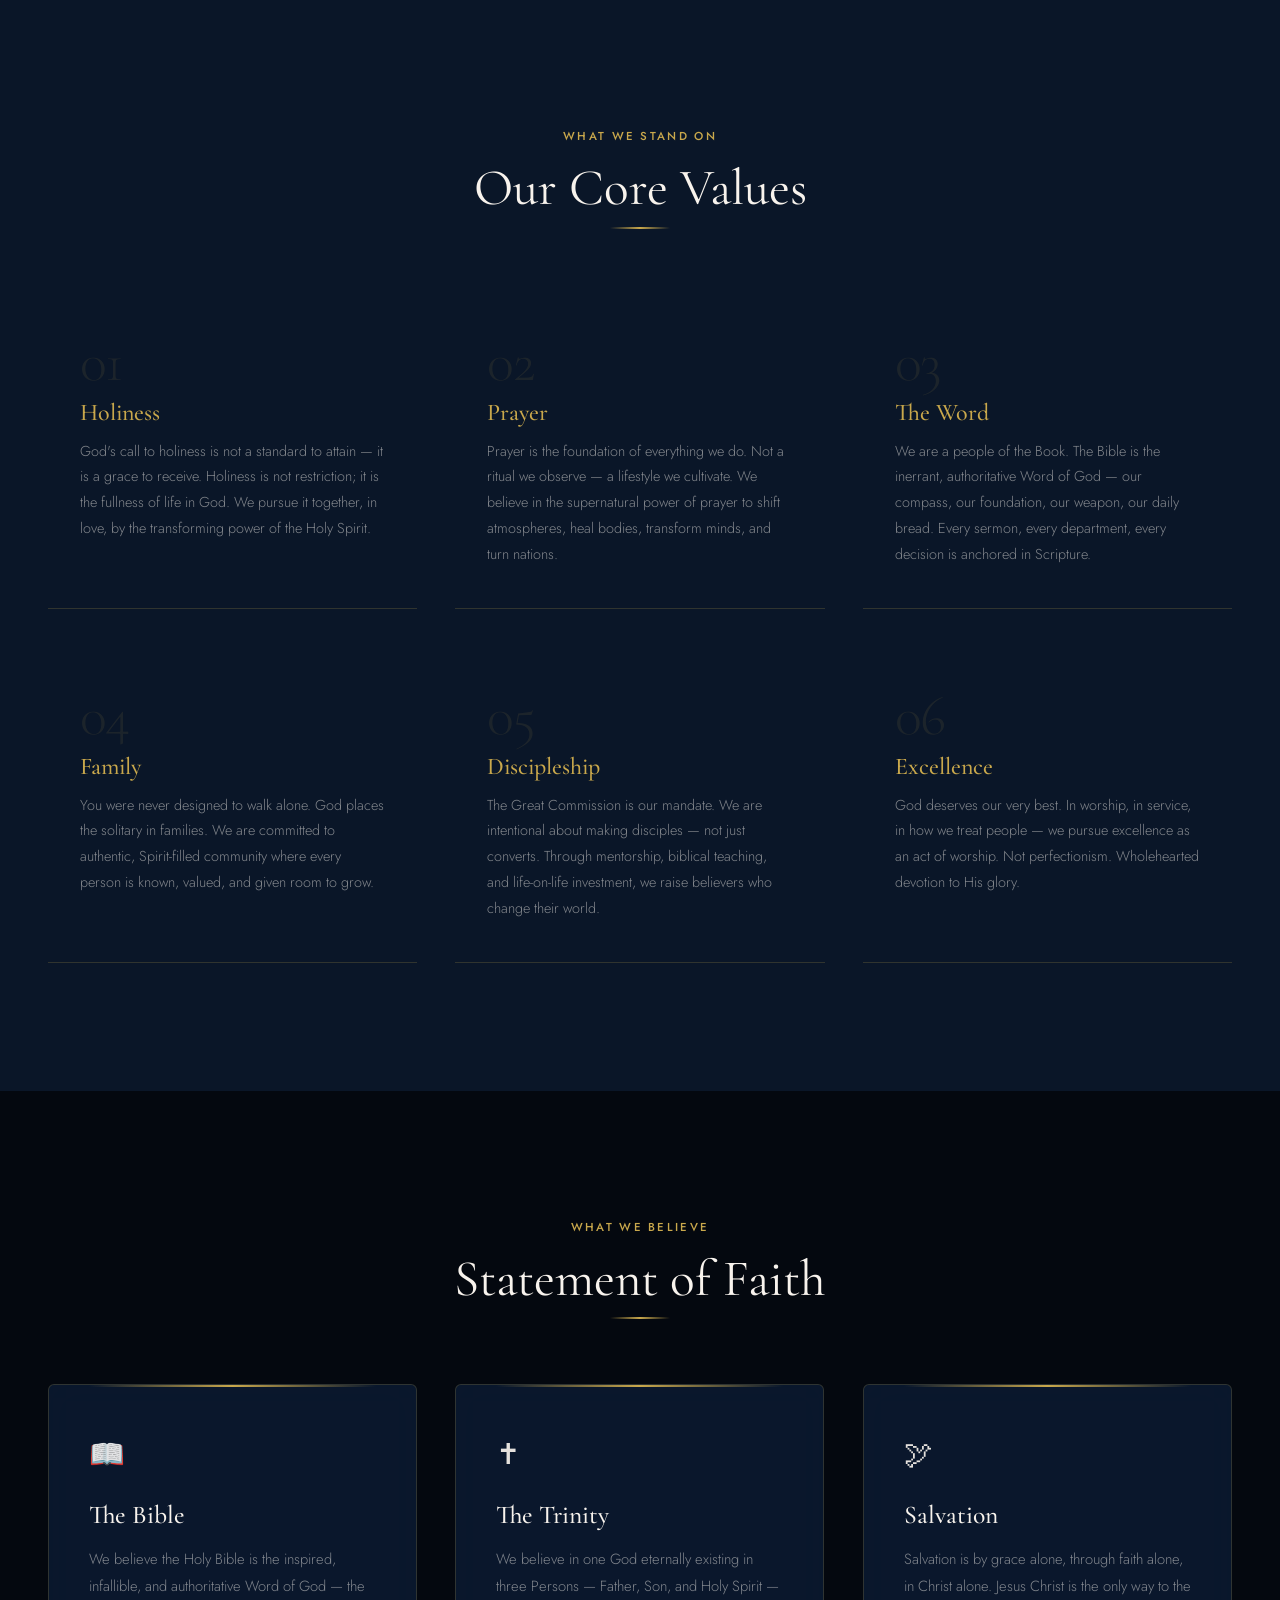
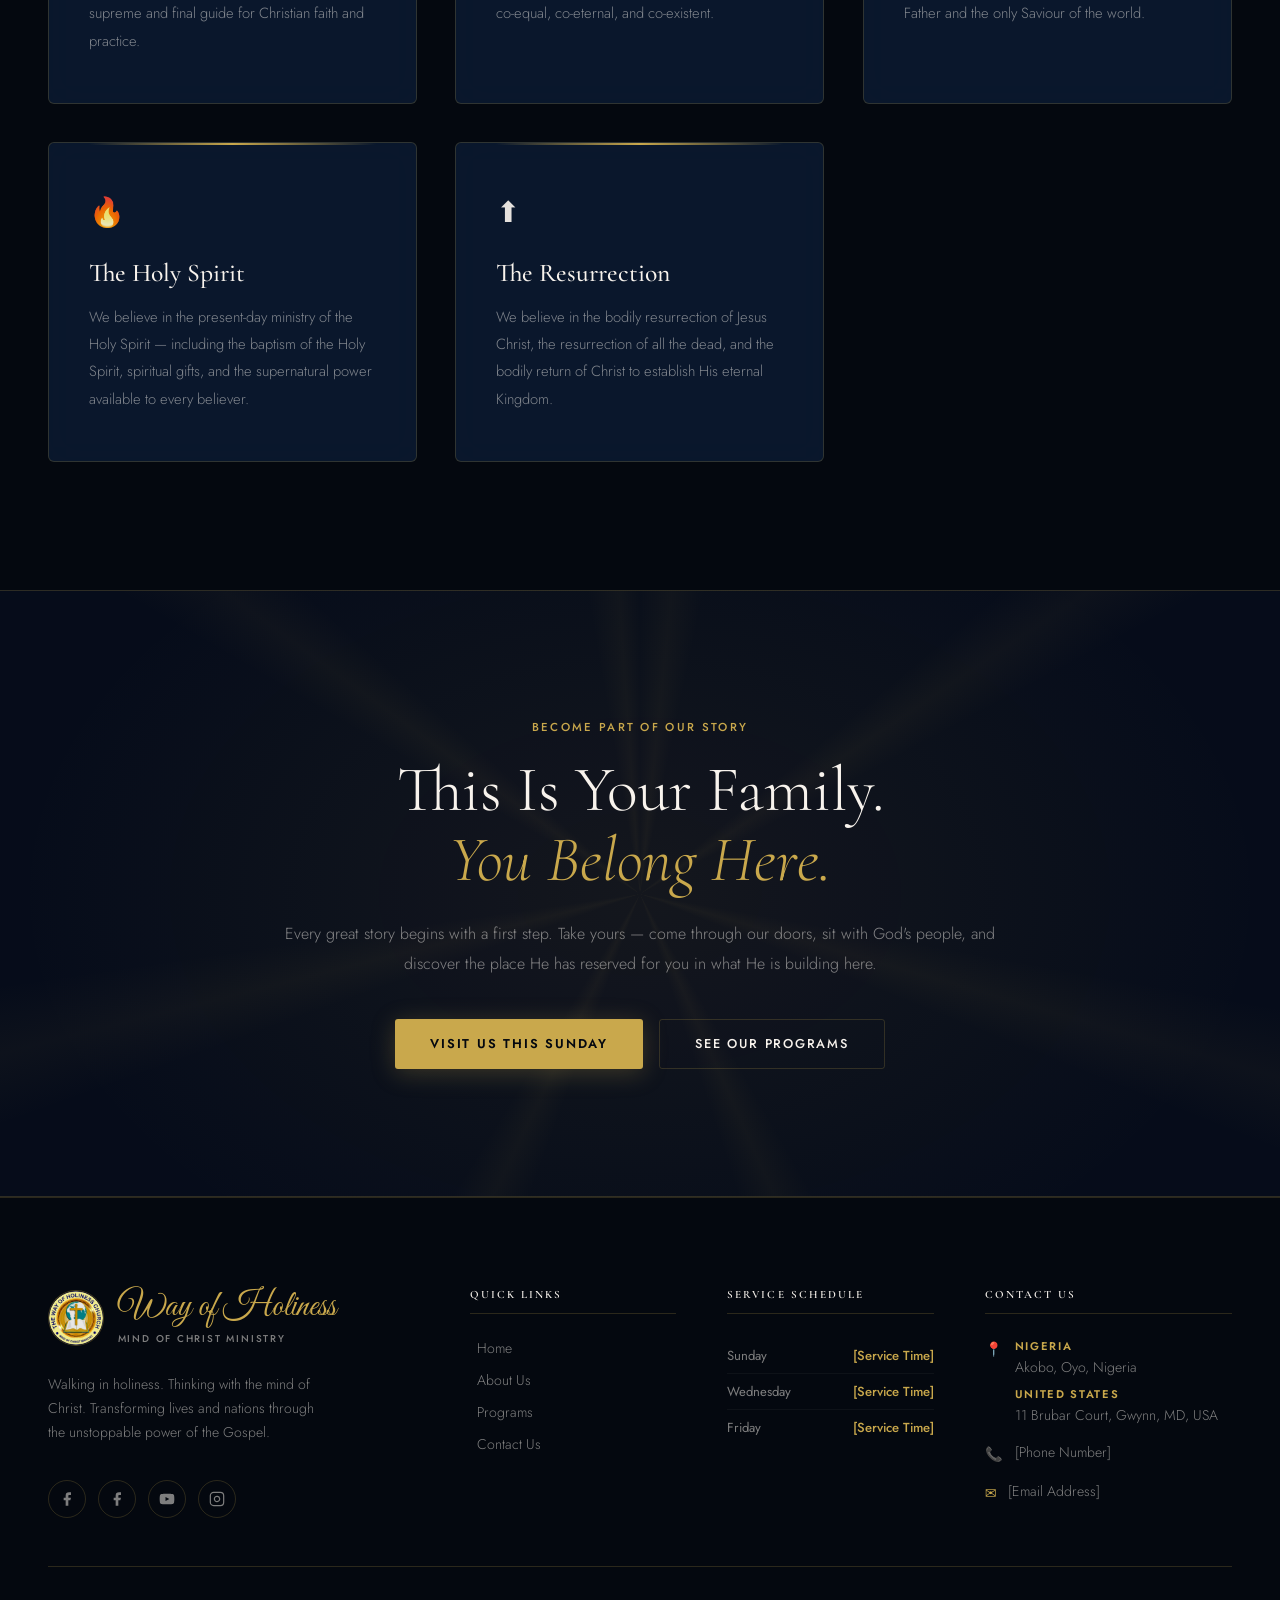
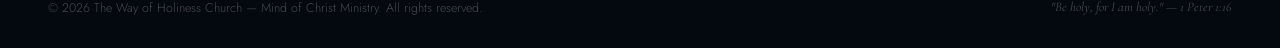
==== commit d017360e: "Add cache-bust + no-cache meta to force fresh assets - Inject Cache-Control/Pragma/Expires meta on a" ====
--- a/about.html
+++ b/about.html
@@ -4,17 +4,20 @@
   <meta charset="UTF-8">
   <meta name="viewport" content="width=device-width, initial-scale=1.0">
   <meta name="description" content="About The Way of Holiness Church — our story, our founders, our mission, vision and core values. Mind of Christ Ministry.">
+    <meta http-equiv="Cache-Control" content="no-cache, no-store, must-revalidate">
+  <meta http-equiv="Pragma" content="no-cache">
+  <meta http-equiv="Expires" content="0">
   <meta name="theme-color" content="#060C1A">
   <title>About Us | The Way of Holiness Church</title>
-  <link rel="icon" type="image/png" href="images/logo.jpg">
+  <link rel="icon" type="image/png" href="images/logo.jpg?v3">
   <link rel="preconnect" href="https://fonts.googleapis.com">
   <link rel="preconnect" href="https://fonts.gstatic.com" crossorigin>
-  <link rel="stylesheet" href="css/styles.css">
+  <link rel="stylesheet" href="css/styles.css?v3">
 </head>
 <body>
 
   <div class="loader" id="loader">
-    <div class="loader__mark"><img src="images/logo.jpg" alt="Way of Holiness Church"></div>
+    <div class="loader__mark"><img src="images/logo.jpg?v3" alt="Way of Holiness Church"></div>
     <div class="loader__ring"></div>
     <p class="loader__wordmark">Way of Holiness</p>
   </div>
@@ -31,7 +34,7 @@
   <nav class="nav" id="mainNav" role="navigation" aria-label="Main navigation">
     <div class="nav__container">
       <a href="index.html" class="nav__logo" aria-label="Way of Holiness Church — Home">
-        <span class="nav__logo-mark"><img src="images/logo.jpg" alt="Way of Holiness Church"></span>
+        <span class="nav__logo-mark"><img src="images/logo.jpg?v3" alt="Way of Holiness Church"></span>
         <span class="nav__logo-text">
           <span class="nav__logo-script">Way of Holiness</span>
           <span class="nav__logo-sub">Mind of Christ Ministry</span>
@@ -69,7 +72,7 @@
       <div class="page-hero__rays" aria-hidden="true"></div>
       <div class="page-hero__content">
         <div class="page-hero__crest">
-          <img src="images/logo.jpg" alt="Church Crest">
+          <img src="images/logo.jpg?v3" alt="Church Crest">
         </div>
         <nav class="page-hero__breadcrumb" aria-label="Breadcrumb">
           <a href="index.html">Home</a>
@@ -107,7 +110,7 @@
               <span class="founder-portrait__corner founder-portrait__corner--tr"></span>
               <span class="founder-portrait__corner founder-portrait__corner--bl"></span>
               <span class="founder-portrait__corner founder-portrait__corner--br"></span>
-              <img src="images/founder.jpg" alt="Rev. Dr. Gideon Afolabi — Senior Pastor &amp; Founder" loading="lazy">
+              <img src="images/founder.jpg?v3" alt="Rev. Dr. Gideon Afolabi — Senior Pastor &amp; Founder" loading="lazy">
               <div class="founder-portrait__caption">
                 <p class="founder-portrait__role">Senior Pastor &amp; Founder</p>
                 <h3 class="founder-portrait__name">Rev. Dr. Gideon Afolabi<em>Senior Servant</em></h3>
@@ -125,7 +128,7 @@
               <span class="founder-portrait__corner founder-portrait__corner--tr"></span>
               <span class="founder-portrait__corner founder-portrait__corner--bl"></span>
               <span class="founder-portrait__corner founder-portrait__corner--br"></span>
-              <img src="images/first-lady.png" alt="Pastor Mrs. Oluwatosin Afolabi — First Lady &amp; Co-Founder" loading="lazy">
+              <img src="images/first-lady.png?v3" alt="Pastor Mrs. Oluwatosin Afolabi — First Lady &amp; Co-Founder" loading="lazy">
               <div class="founder-portrait__caption">
                 <p class="founder-portrait__role">First Lady &amp; Co-Founder</p>
                 <h3 class="founder-portrait__name">Pastor Mrs. Oluwatosin Afolabi<em>Mother in Zion</em></h3>
@@ -374,7 +377,7 @@
       <div class="footer__grid">
         <div class="footer__brand">
           <div class="footer__logo-row">
-            <span class="footer__logo-mark"><img src="images/logo.jpg" alt="Way of Holiness Church"></span>
+            <span class="footer__logo-mark"><img src="images/logo.jpg?v3" alt="Way of Holiness Church"></span>
             <div>
               <p class="footer__logo-script">Way of Holiness</p>
               <p class="footer__logo-sub">Mind of Christ Ministry</p>
@@ -426,6 +429,6 @@
   </footer>
 
   <button class="back-to-top" id="backToTop" aria-label="Scroll back to top">&#8593;</button>
-  <script src="js/main.js"></script>
+  <script src="js/main.js?v3"></script>
 </body>
 </html>
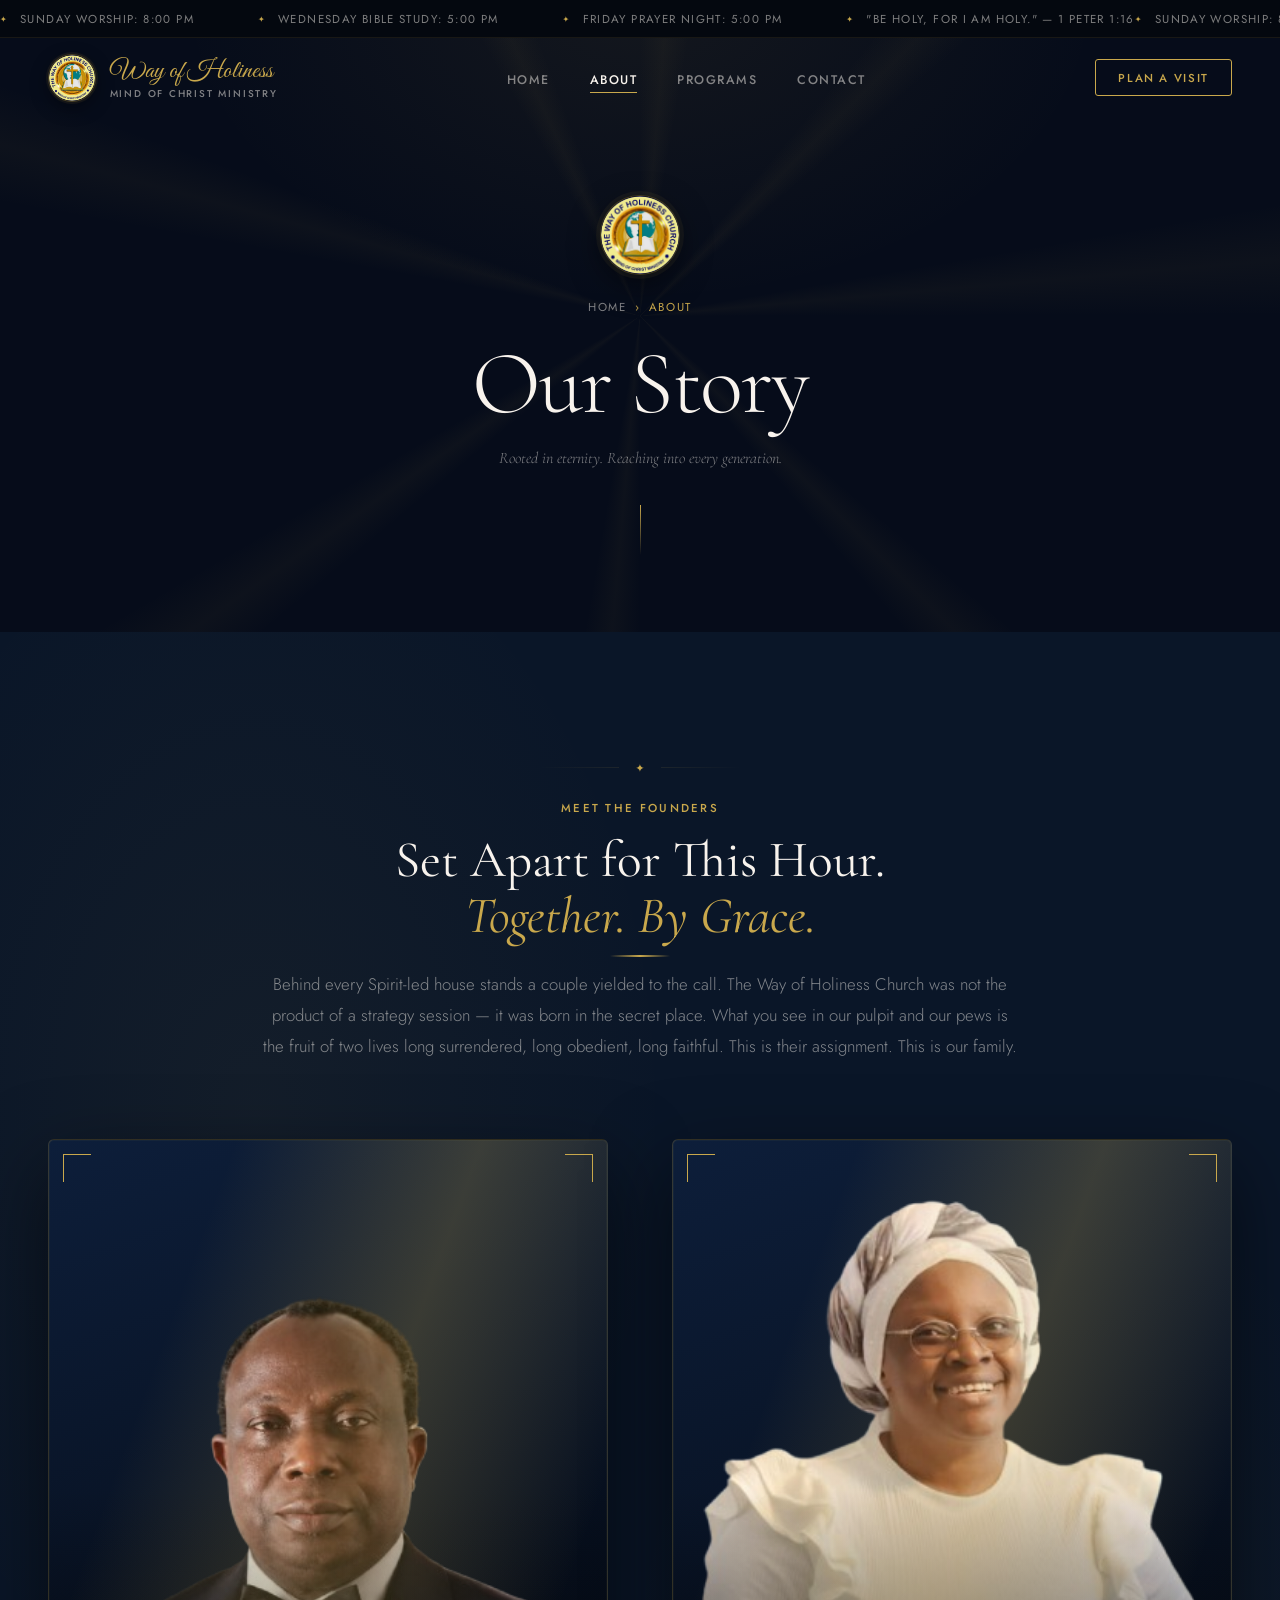
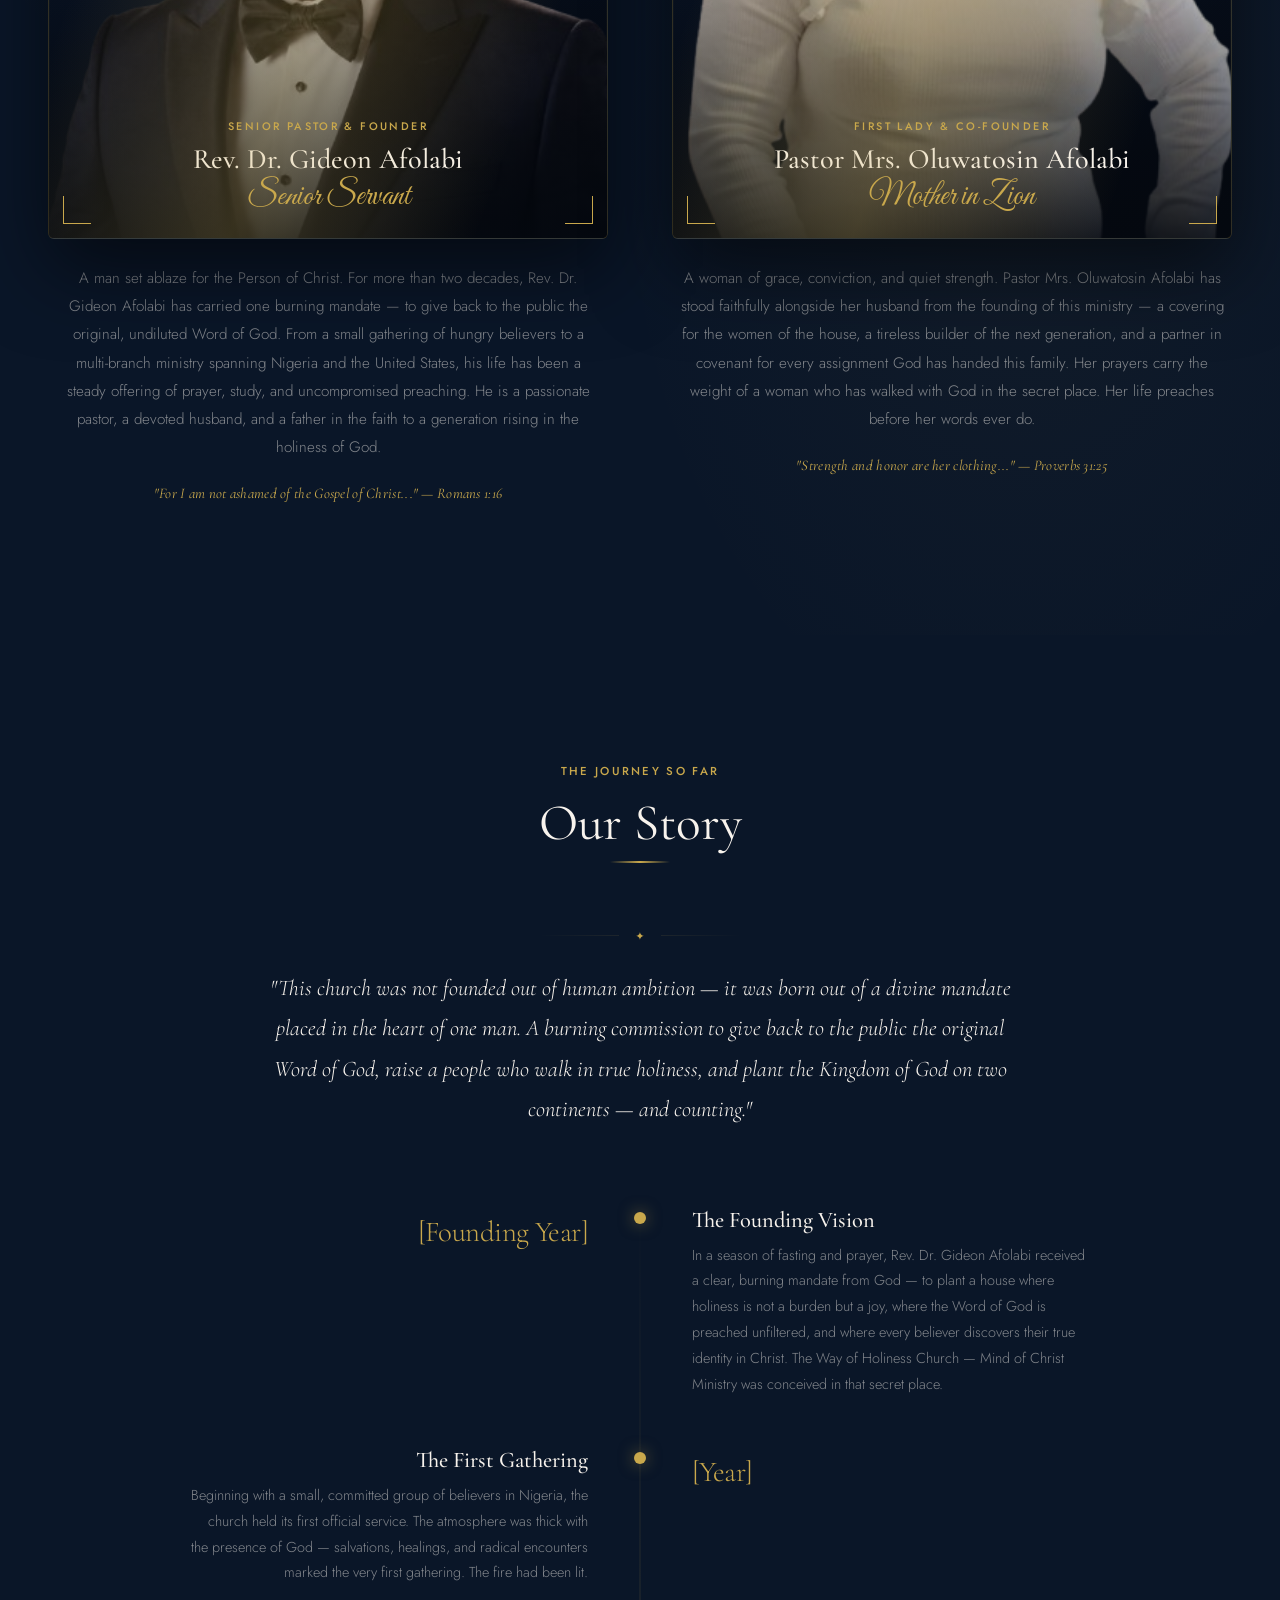
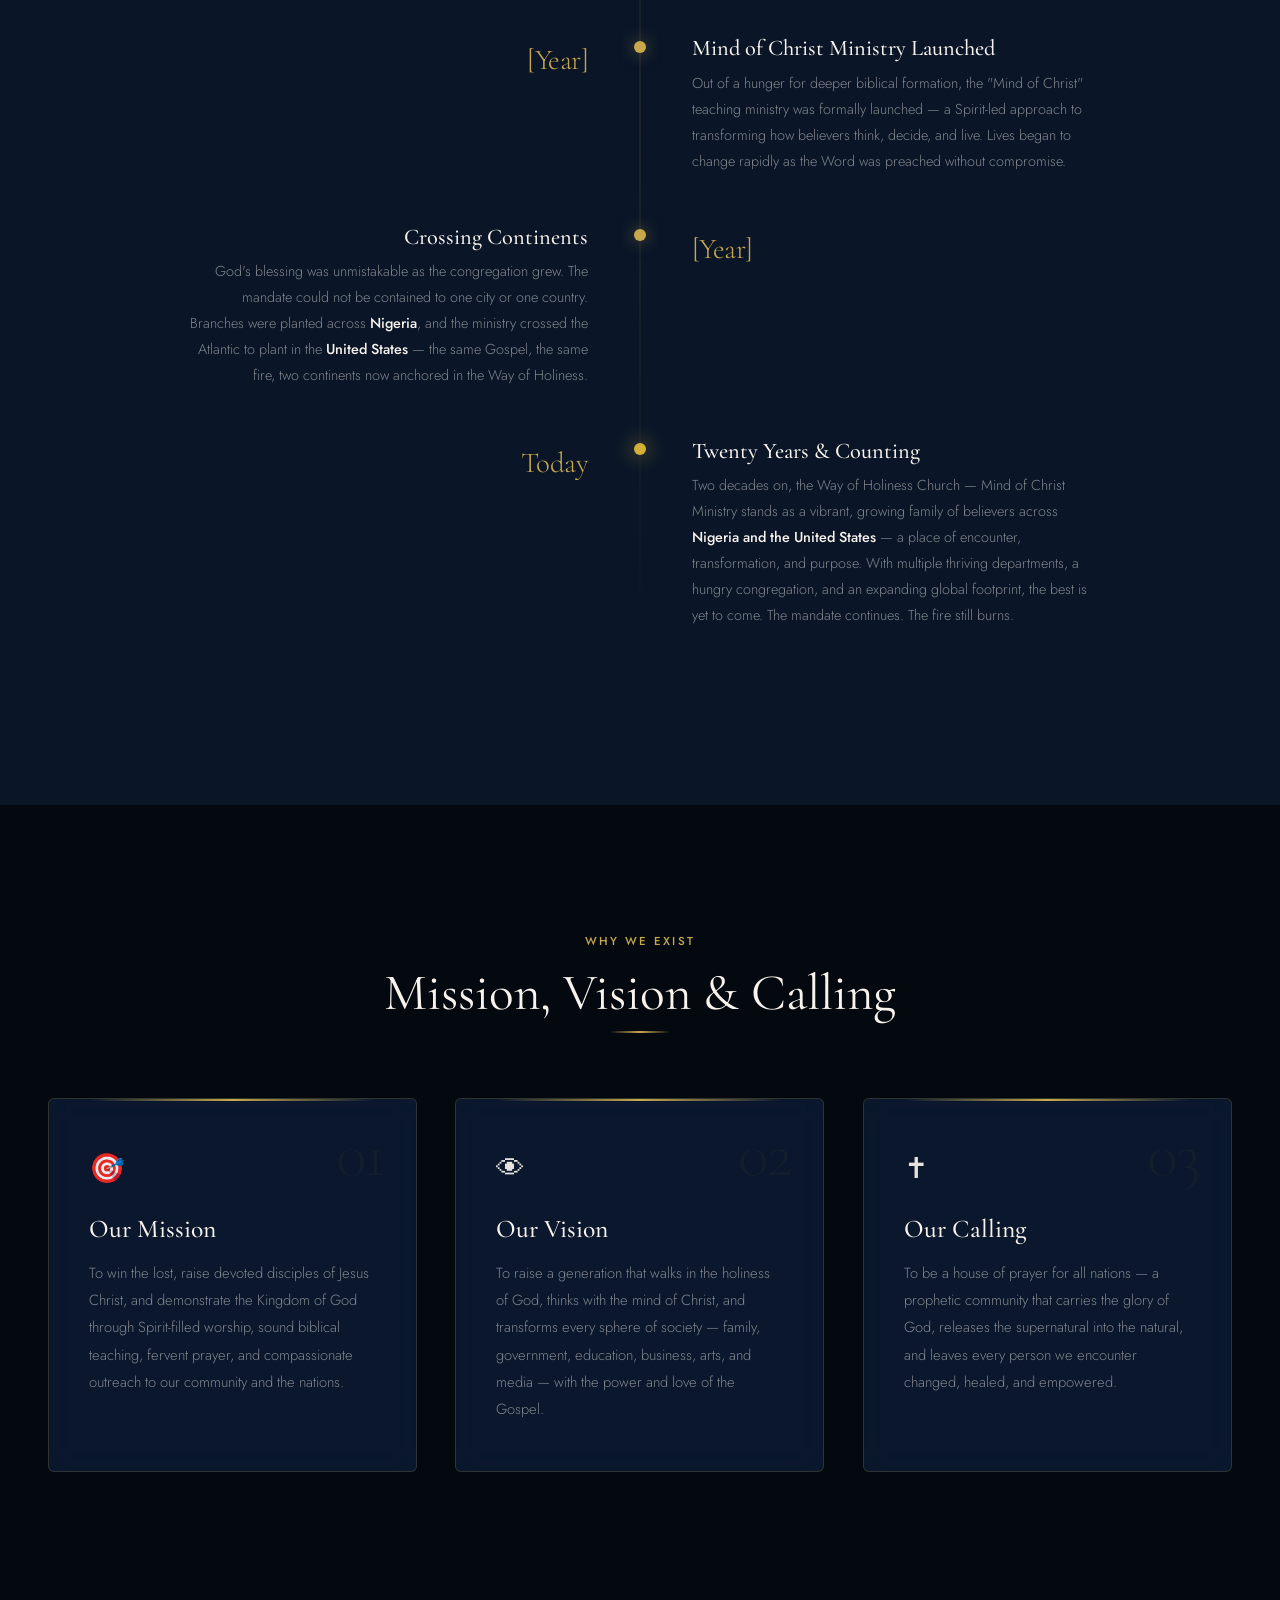
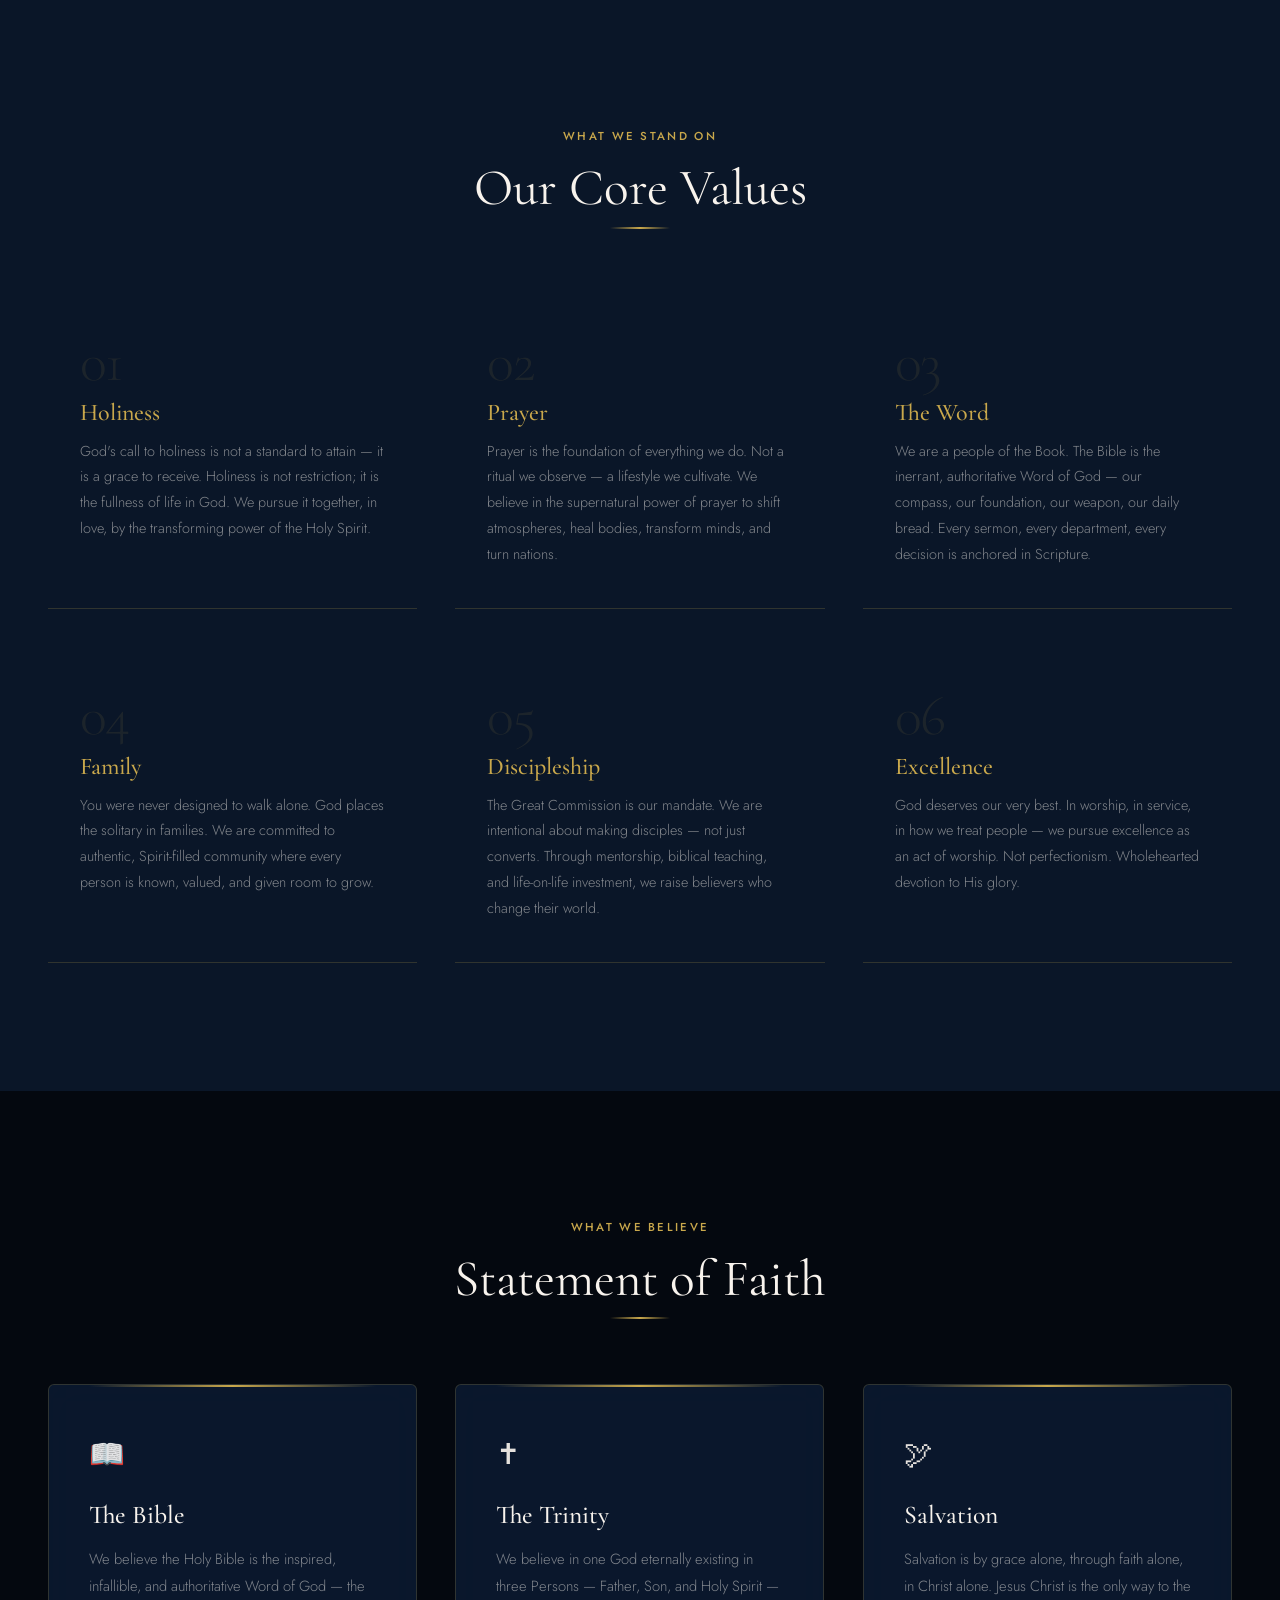
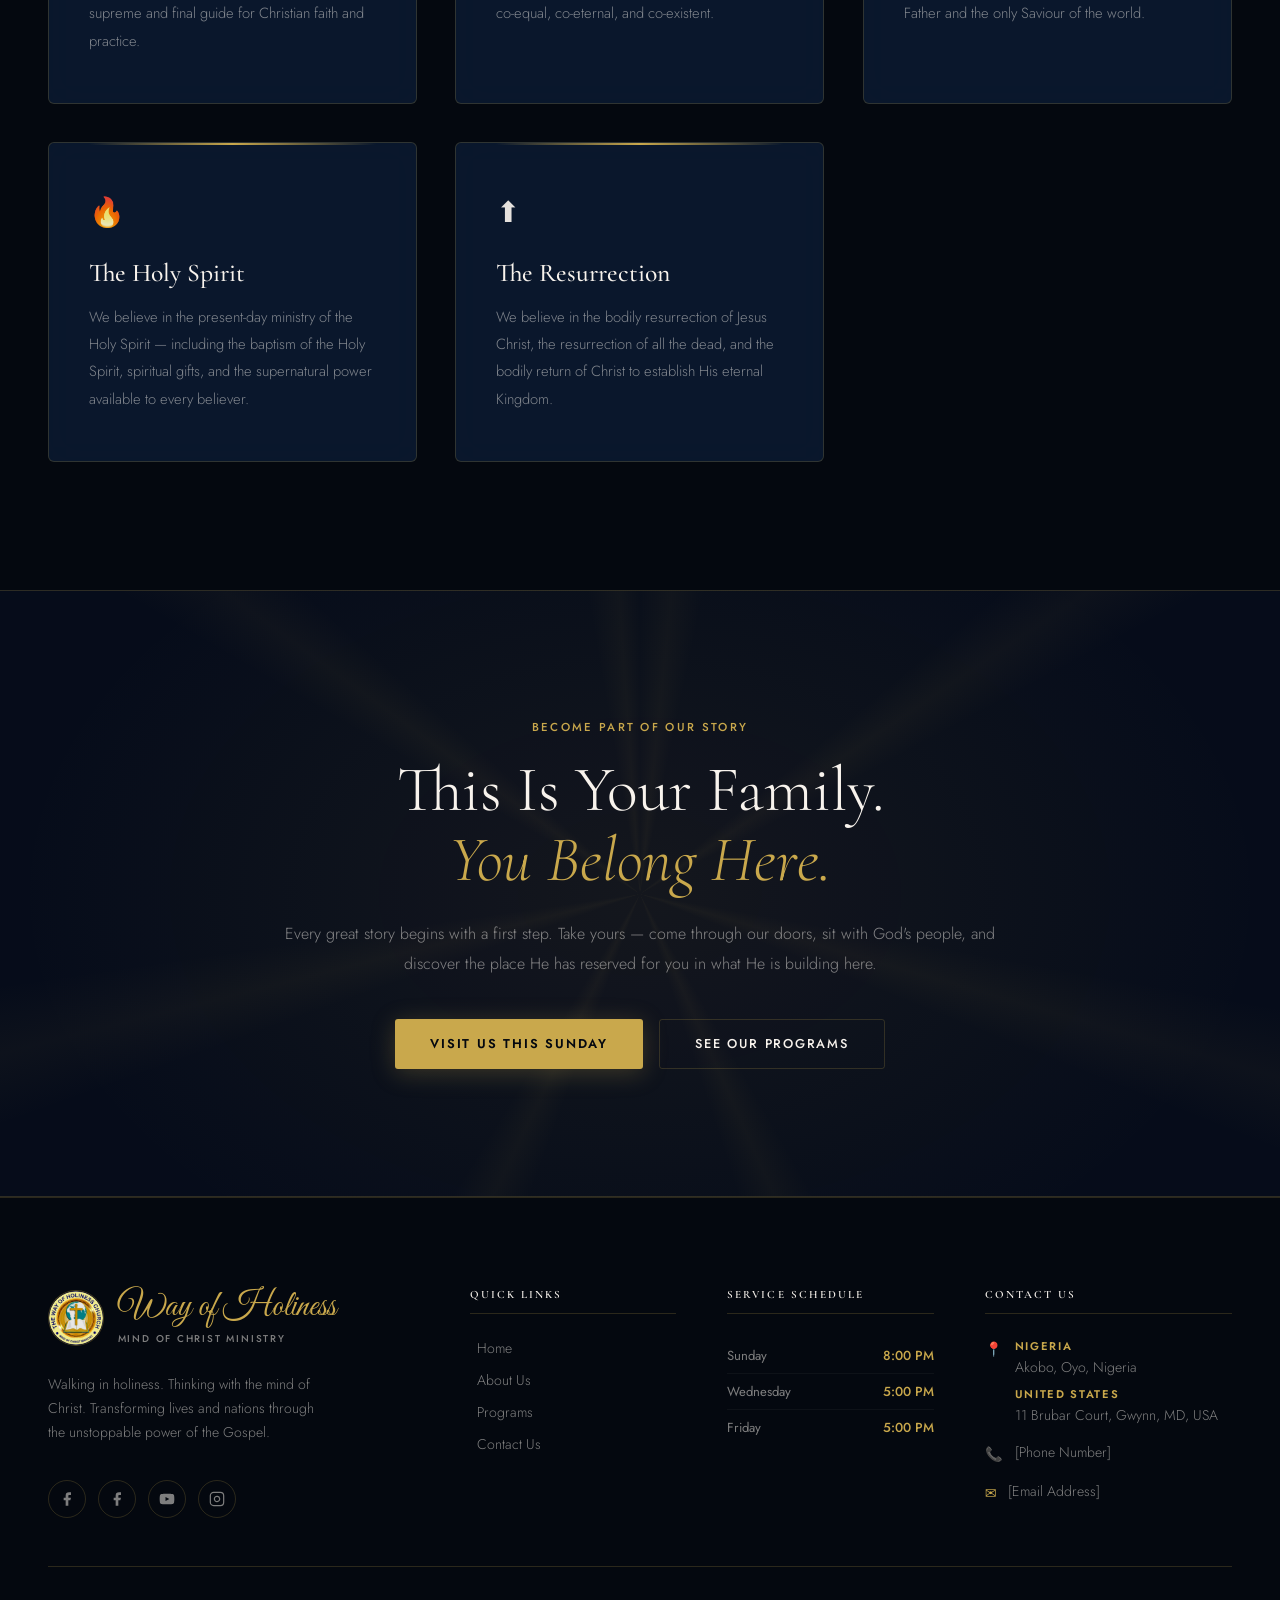
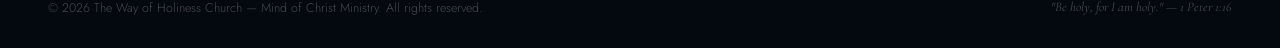
==== commit 11239aee: "Set real service times + fix about-preview gold border alignment Service times wired across all 4 pa" ====
--- a/about.html
+++ b/about.html
@@ -24,9 +24,9 @@
 
   <div class="ticker" aria-label="Service times">
     <div class="ticker__track">
-      <span class="ticker__item"><span class="ticker__dot">✦</span> Sunday Worship: [Service Time]</span>
-      <span class="ticker__item"><span class="ticker__dot">✦</span> Wednesday Bible Study: [Service Time]</span>
-      <span class="ticker__item"><span class="ticker__dot">✦</span> Friday Prayer Night: [Service Time]</span>
+      <span class="ticker__item"><span class="ticker__dot">✦</span> Sunday Worship: 8:00 PM</span>
+      <span class="ticker__item"><span class="ticker__dot">✦</span> Wednesday Bible Study: 5:00 PM</span>
+      <span class="ticker__item"><span class="ticker__dot">✦</span> Friday Prayer Night: 5:00 PM</span>
       <span class="ticker__item"><span class="ticker__dot">✦</span> "Be holy, for I am holy." — 1 Peter 1:16</span>
     </div>
   </div>
@@ -408,9 +408,9 @@
         </div>
         <div class="footer__col">
           <h4 class="footer__col-title">Service Schedule</h4>
-          <div class="footer__time-row"><span class="footer__time-day">Sunday</span><span class="footer__time-val">[Service Time]</span></div>
-          <div class="footer__time-row"><span class="footer__time-day">Wednesday</span><span class="footer__time-val">[Service Time]</span></div>
-          <div class="footer__time-row"><span class="footer__time-day">Friday</span><span class="footer__time-val">[Service Time]</span></div>
+          <div class="footer__time-row"><span class="footer__time-day">Sunday</span><span class="footer__time-val">8:00 PM</span></div>
+          <div class="footer__time-row"><span class="footer__time-day">Wednesday</span><span class="footer__time-val">5:00 PM</span></div>
+          <div class="footer__time-row"><span class="footer__time-day">Friday</span><span class="footer__time-val">5:00 PM</span></div>
         </div>
         <div class="footer__col">
           <h4 class="footer__col-title">Contact Us</h4>
--- a/css/styles.css
+++ b/css/styles.css
@@ -523,10 +523,11 @@
   color: var(--text-faint);
 }
 .about-preview__border-accent {
-  position: absolute; top: -16px; right: -16px;
-  width: calc(100% - 24px); height: calc(100% - 24px);
-  border: 1px solid rgba(201,168,76,0.25);
+  position: absolute; top: 18px; left: 18px;
+  width: 100%; height: 100%;
+  border: 1px solid rgba(201,168,76,0.30);
   border-radius: var(--radius-sm); pointer-events: none;
+  z-index: -1;
 }
 .about-preview__badge {
   position: absolute; bottom: -1.5rem; right: -1.5rem;
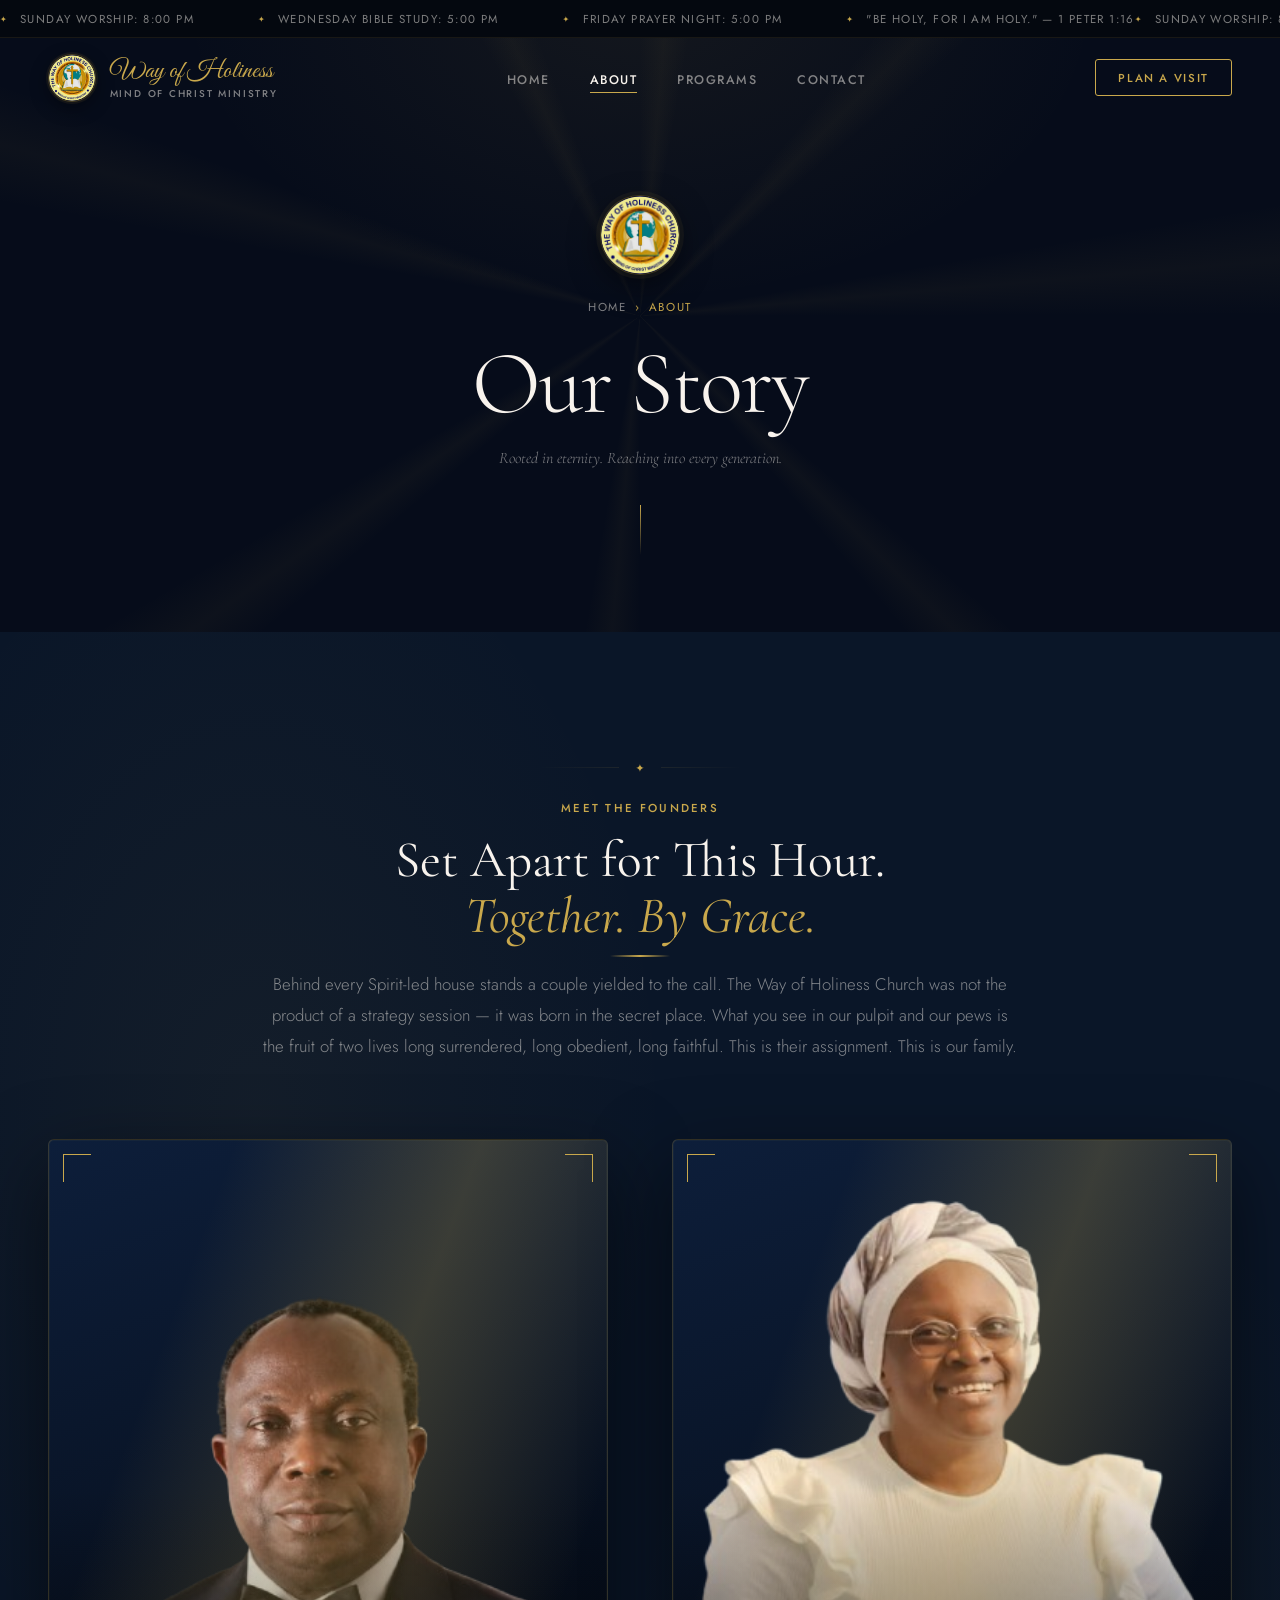
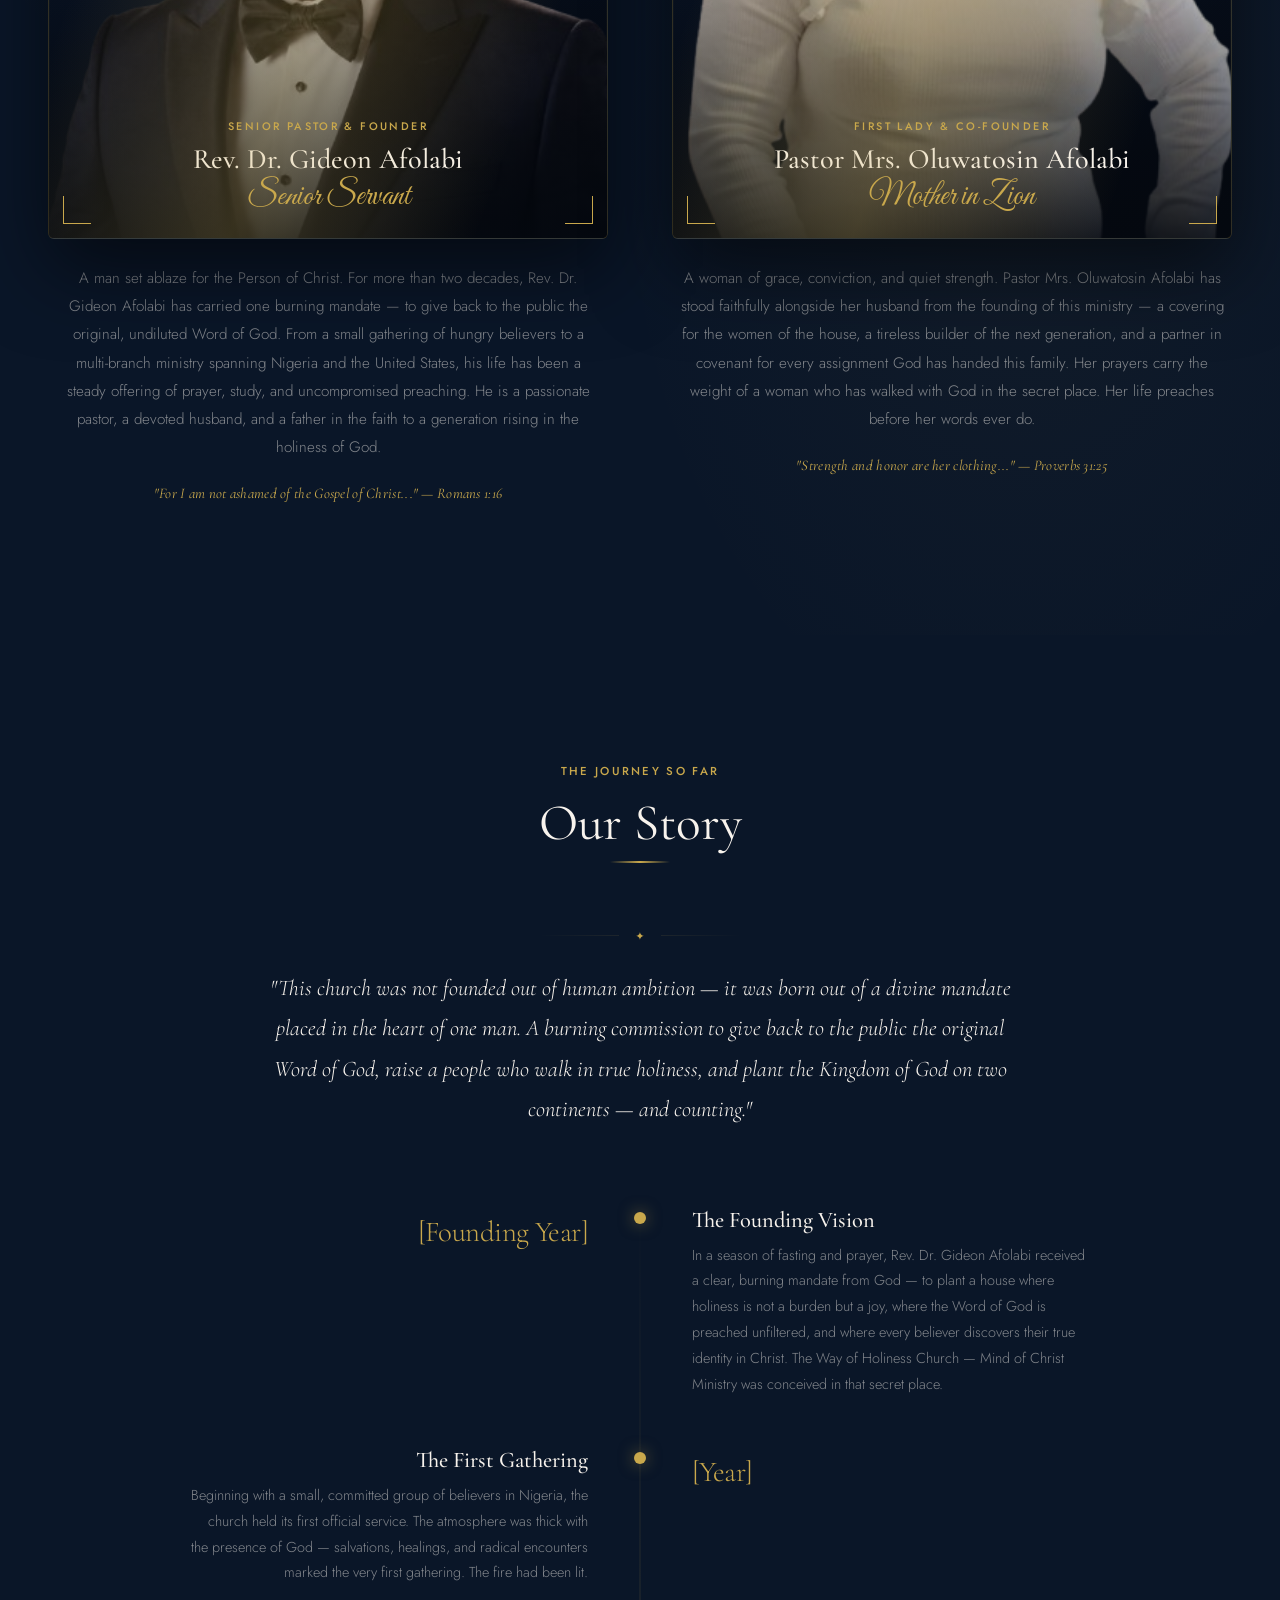
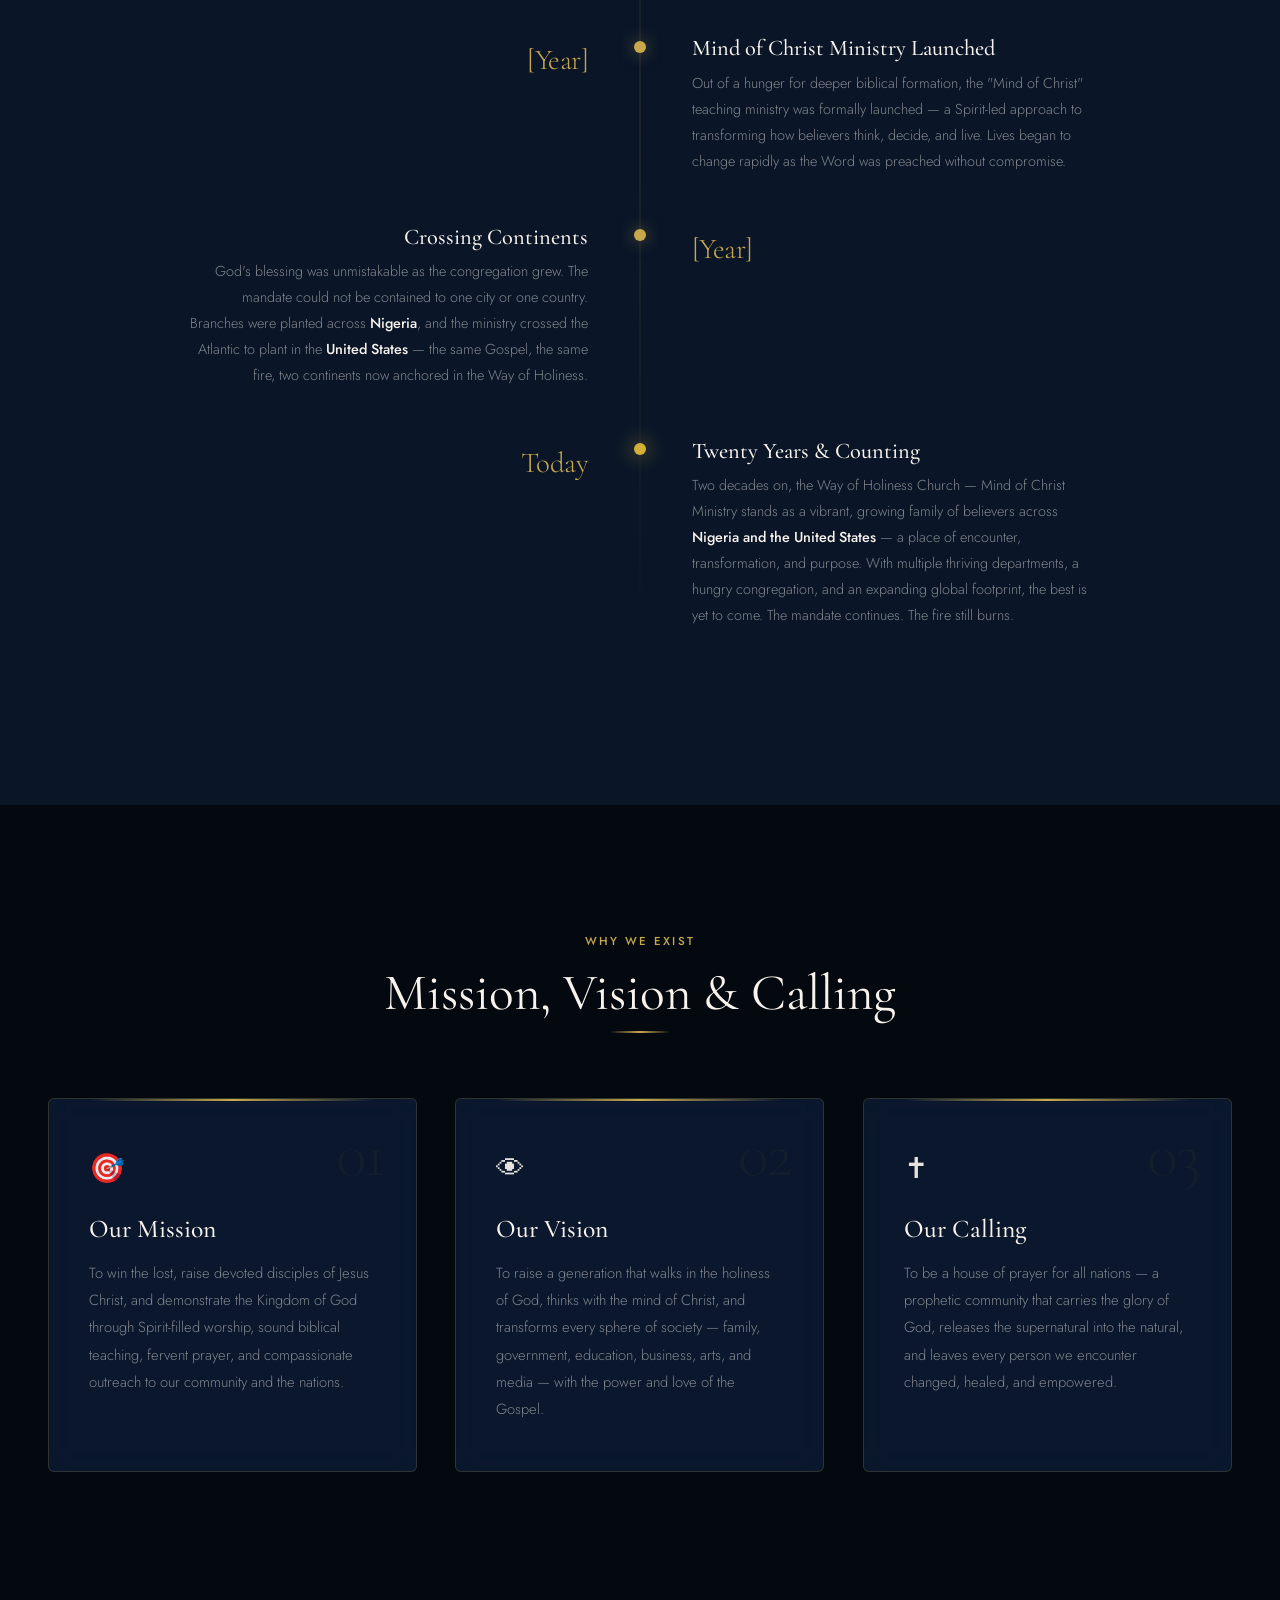
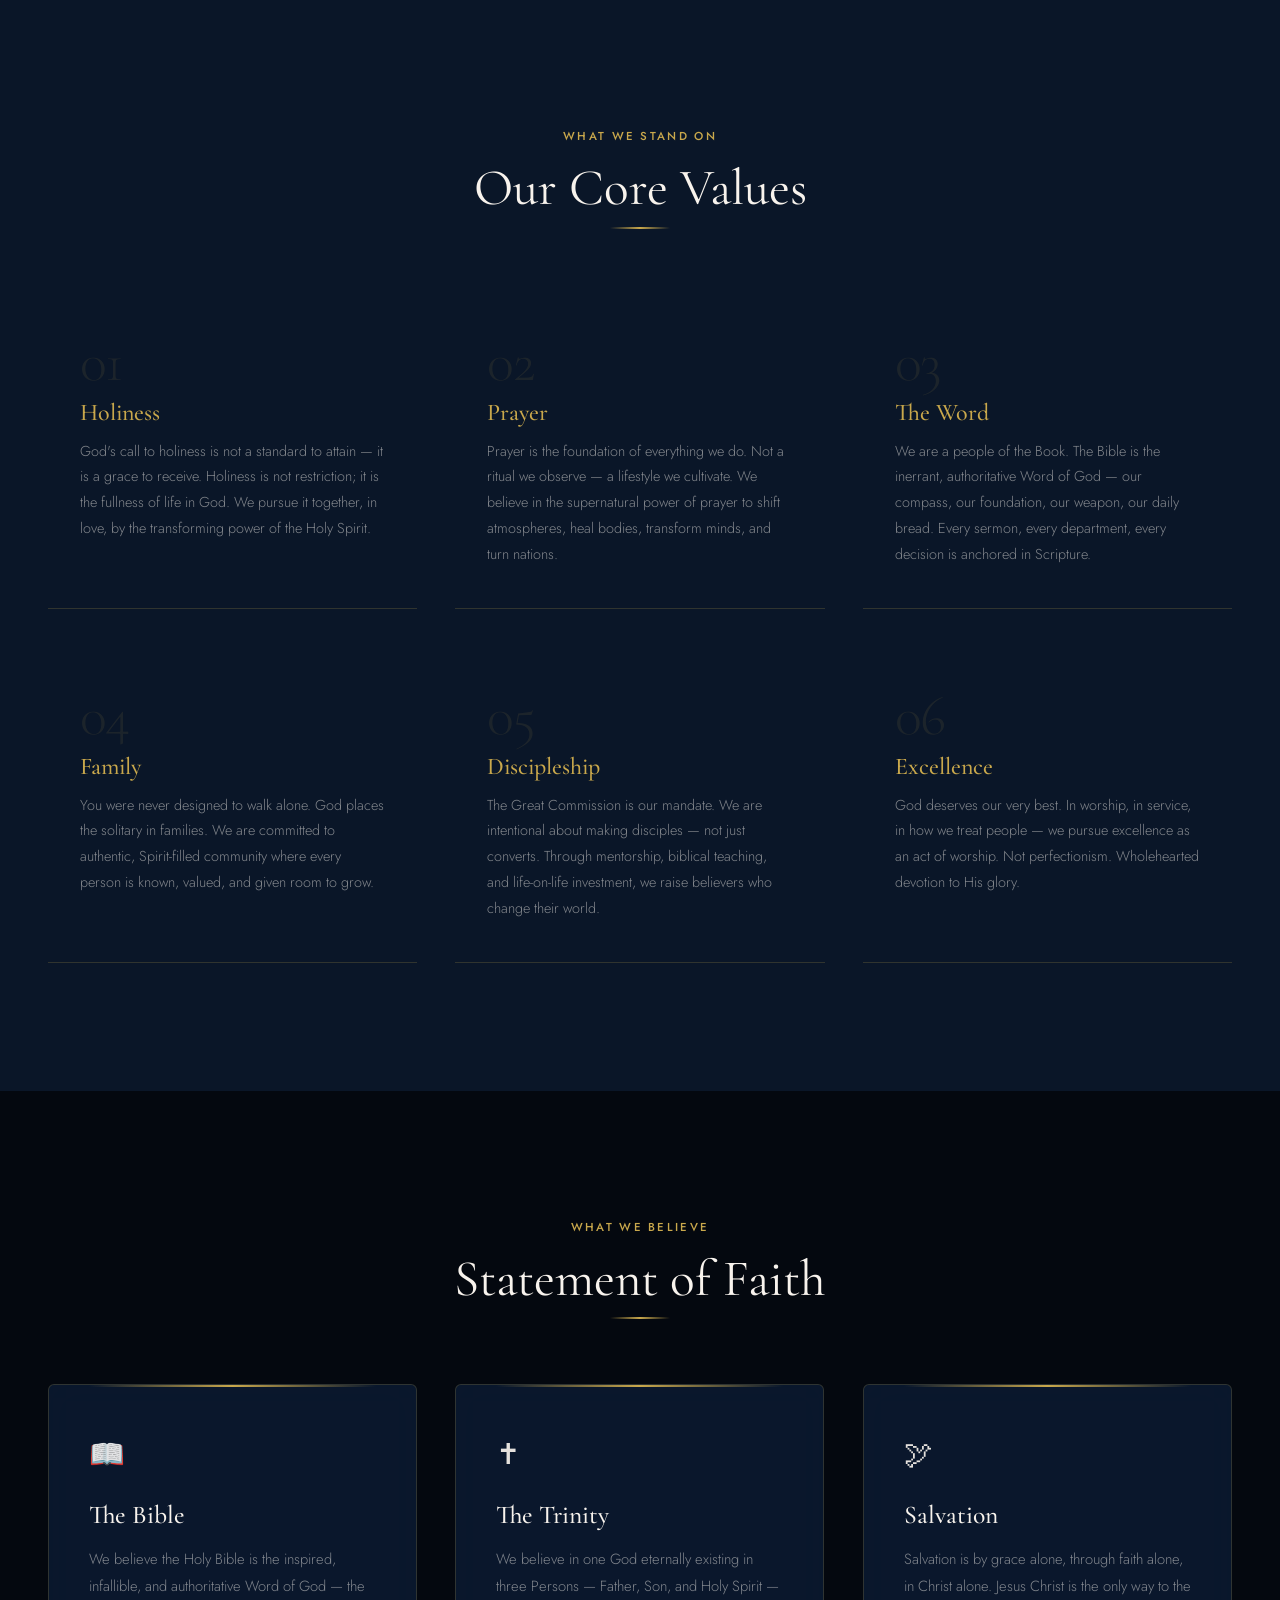
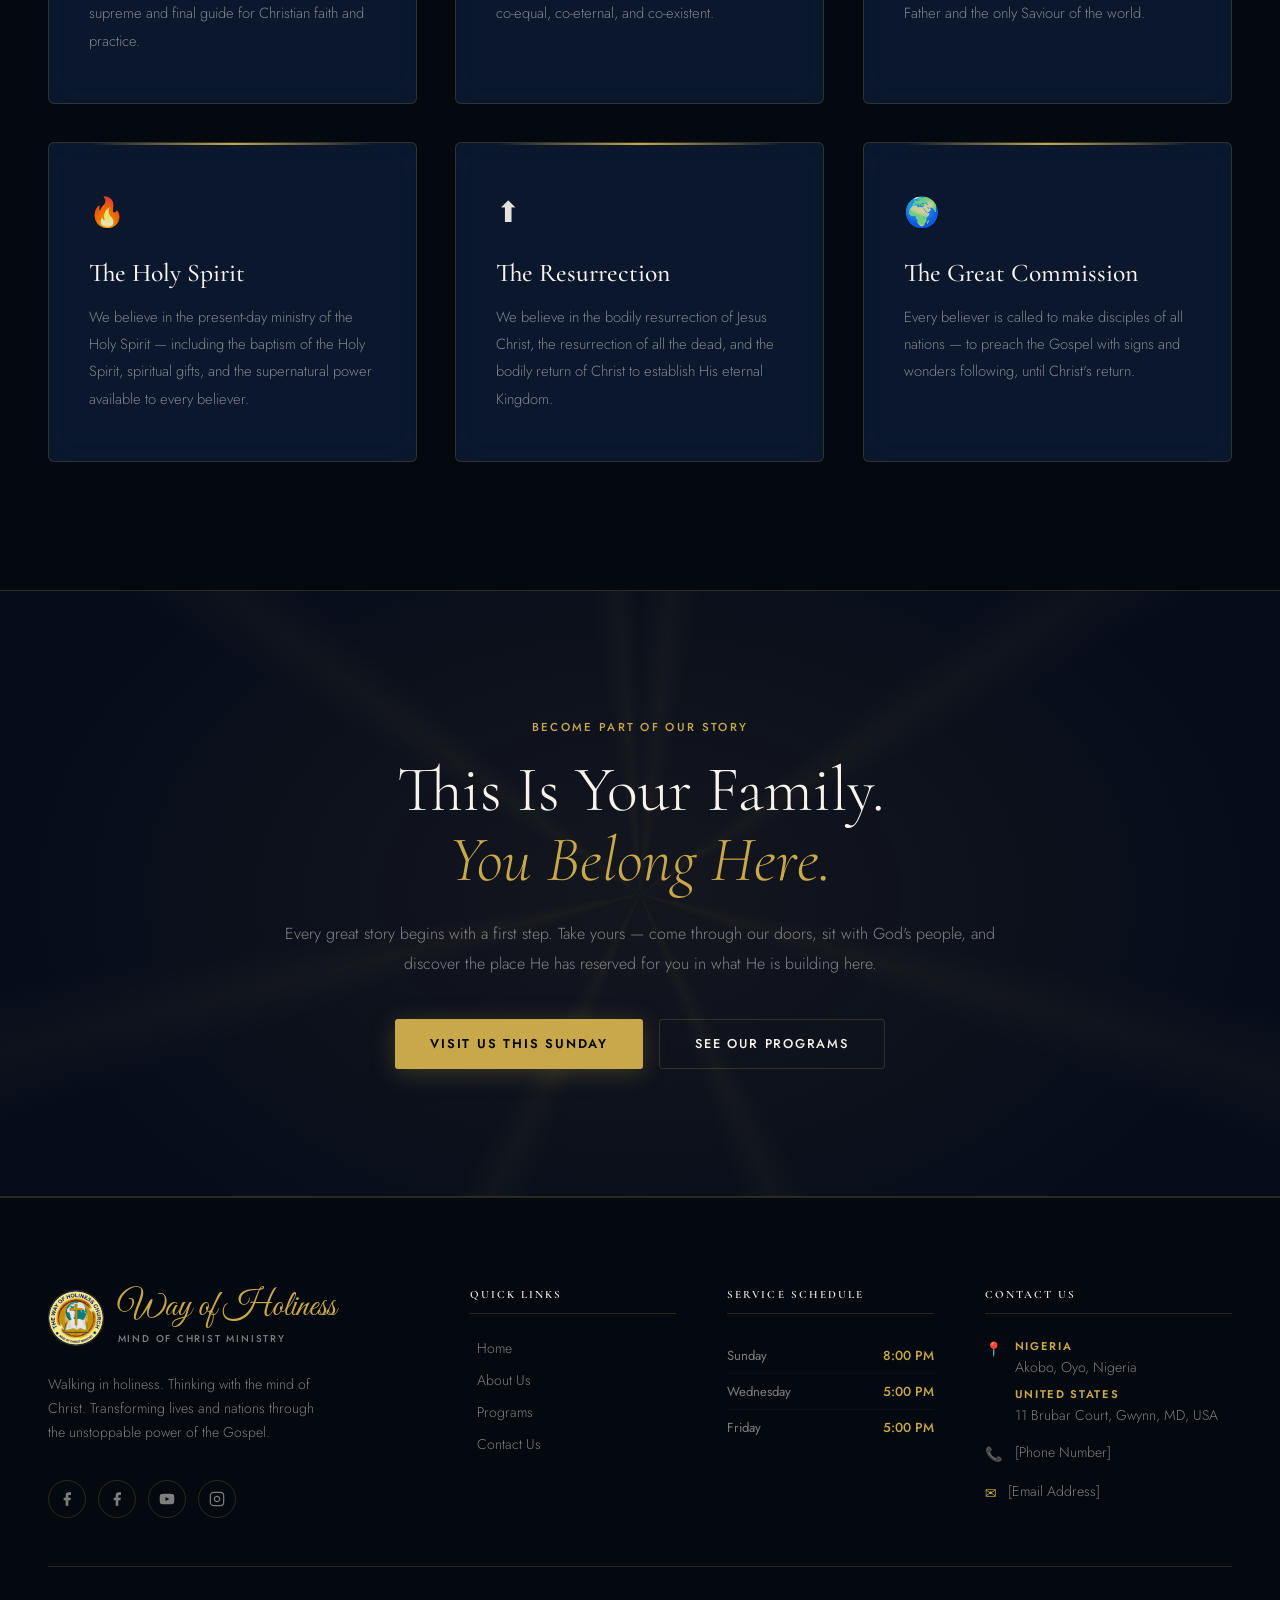
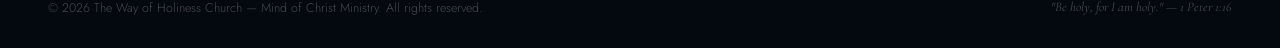
==== commit 32876648: "Fix double-plus in stat counters (1,000+ no longer shows ++) runCounter() final-state was setting di" ====
--- a/about.html
+++ b/about.html
@@ -9,15 +9,15 @@
   <meta http-equiv="Expires" content="0">
   <meta name="theme-color" content="#060C1A">
   <title>About Us | The Way of Holiness Church</title>
-  <link rel="icon" type="image/png" href="images/logo.jpg?v3">
+  <link rel="icon" type="image/png" href="images/logo.jpg?v4">
   <link rel="preconnect" href="https://fonts.googleapis.com">
   <link rel="preconnect" href="https://fonts.gstatic.com" crossorigin>
-  <link rel="stylesheet" href="css/styles.css?v3">
+  <link rel="stylesheet" href="css/styles.css?v4">
 </head>
 <body>
 
   <div class="loader" id="loader">
-    <div class="loader__mark"><img src="images/logo.jpg?v3" alt="Way of Holiness Church"></div>
+    <div class="loader__mark"><img src="images/logo.jpg?v4" alt="Way of Holiness Church"></div>
     <div class="loader__ring"></div>
     <p class="loader__wordmark">Way of Holiness</p>
   </div>
@@ -34,7 +34,7 @@
   <nav class="nav" id="mainNav" role="navigation" aria-label="Main navigation">
     <div class="nav__container">
       <a href="index.html" class="nav__logo" aria-label="Way of Holiness Church — Home">
-        <span class="nav__logo-mark"><img src="images/logo.jpg?v3" alt="Way of Holiness Church"></span>
+        <span class="nav__logo-mark"><img src="images/logo.jpg?v4" alt="Way of Holiness Church"></span>
         <span class="nav__logo-text">
           <span class="nav__logo-script">Way of Holiness</span>
           <span class="nav__logo-sub">Mind of Christ Ministry</span>
@@ -72,7 +72,7 @@
       <div class="page-hero__rays" aria-hidden="true"></div>
       <div class="page-hero__content">
         <div class="page-hero__crest">
-          <img src="images/logo.jpg?v3" alt="Church Crest">
+          <img src="images/logo.jpg?v4" alt="Church Crest">
         </div>
         <nav class="page-hero__breadcrumb" aria-label="Breadcrumb">
           <a href="index.html">Home</a>
@@ -110,7 +110,7 @@
               <span class="founder-portrait__corner founder-portrait__corner--tr"></span>
               <span class="founder-portrait__corner founder-portrait__corner--bl"></span>
               <span class="founder-portrait__corner founder-portrait__corner--br"></span>
-              <img src="images/founder.jpg?v3" alt="Rev. Dr. Gideon Afolabi — Senior Pastor &amp; Founder" loading="lazy">
+              <img src="images/founder.jpg?v4" alt="Rev. Dr. Gideon Afolabi — Senior Pastor &amp; Founder" loading="lazy">
               <div class="founder-portrait__caption">
                 <p class="founder-portrait__role">Senior Pastor &amp; Founder</p>
                 <h3 class="founder-portrait__name">Rev. Dr. Gideon Afolabi<em>Senior Servant</em></h3>
@@ -128,7 +128,7 @@
               <span class="founder-portrait__corner founder-portrait__corner--tr"></span>
               <span class="founder-portrait__corner founder-portrait__corner--bl"></span>
               <span class="founder-portrait__corner founder-portrait__corner--br"></span>
-              <img src="images/first-lady.png?v3" alt="Pastor Mrs. Oluwatosin Afolabi — First Lady &amp; Co-Founder" loading="lazy">
+              <img src="images/first-lady.png?v4" alt="Pastor Mrs. Oluwatosin Afolabi — First Lady &amp; Co-Founder" loading="lazy">
               <div class="founder-portrait__caption">
                 <p class="founder-portrait__role">First Lady &amp; Co-Founder</p>
                 <h3 class="founder-portrait__name">Pastor Mrs. Oluwatosin Afolabi<em>Mother in Zion</em></h3>
@@ -377,7 +377,7 @@
       <div class="footer__grid">
         <div class="footer__brand">
           <div class="footer__logo-row">
-            <span class="footer__logo-mark"><img src="images/logo.jpg?v3" alt="Way of Holiness Church"></span>
+            <span class="footer__logo-mark"><img src="images/logo.jpg?v4" alt="Way of Holiness Church"></span>
             <div>
               <p class="footer__logo-script">Way of Holiness</p>
               <p class="footer__logo-sub">Mind of Christ Ministry</p>
@@ -429,6 +429,6 @@
   </footer>
 
   <button class="back-to-top" id="backToTop" aria-label="Scroll back to top">&#8593;</button>
-  <script src="js/main.js?v3"></script>
+  <script src="js/main.js?v4"></script>
 </body>
 </html>
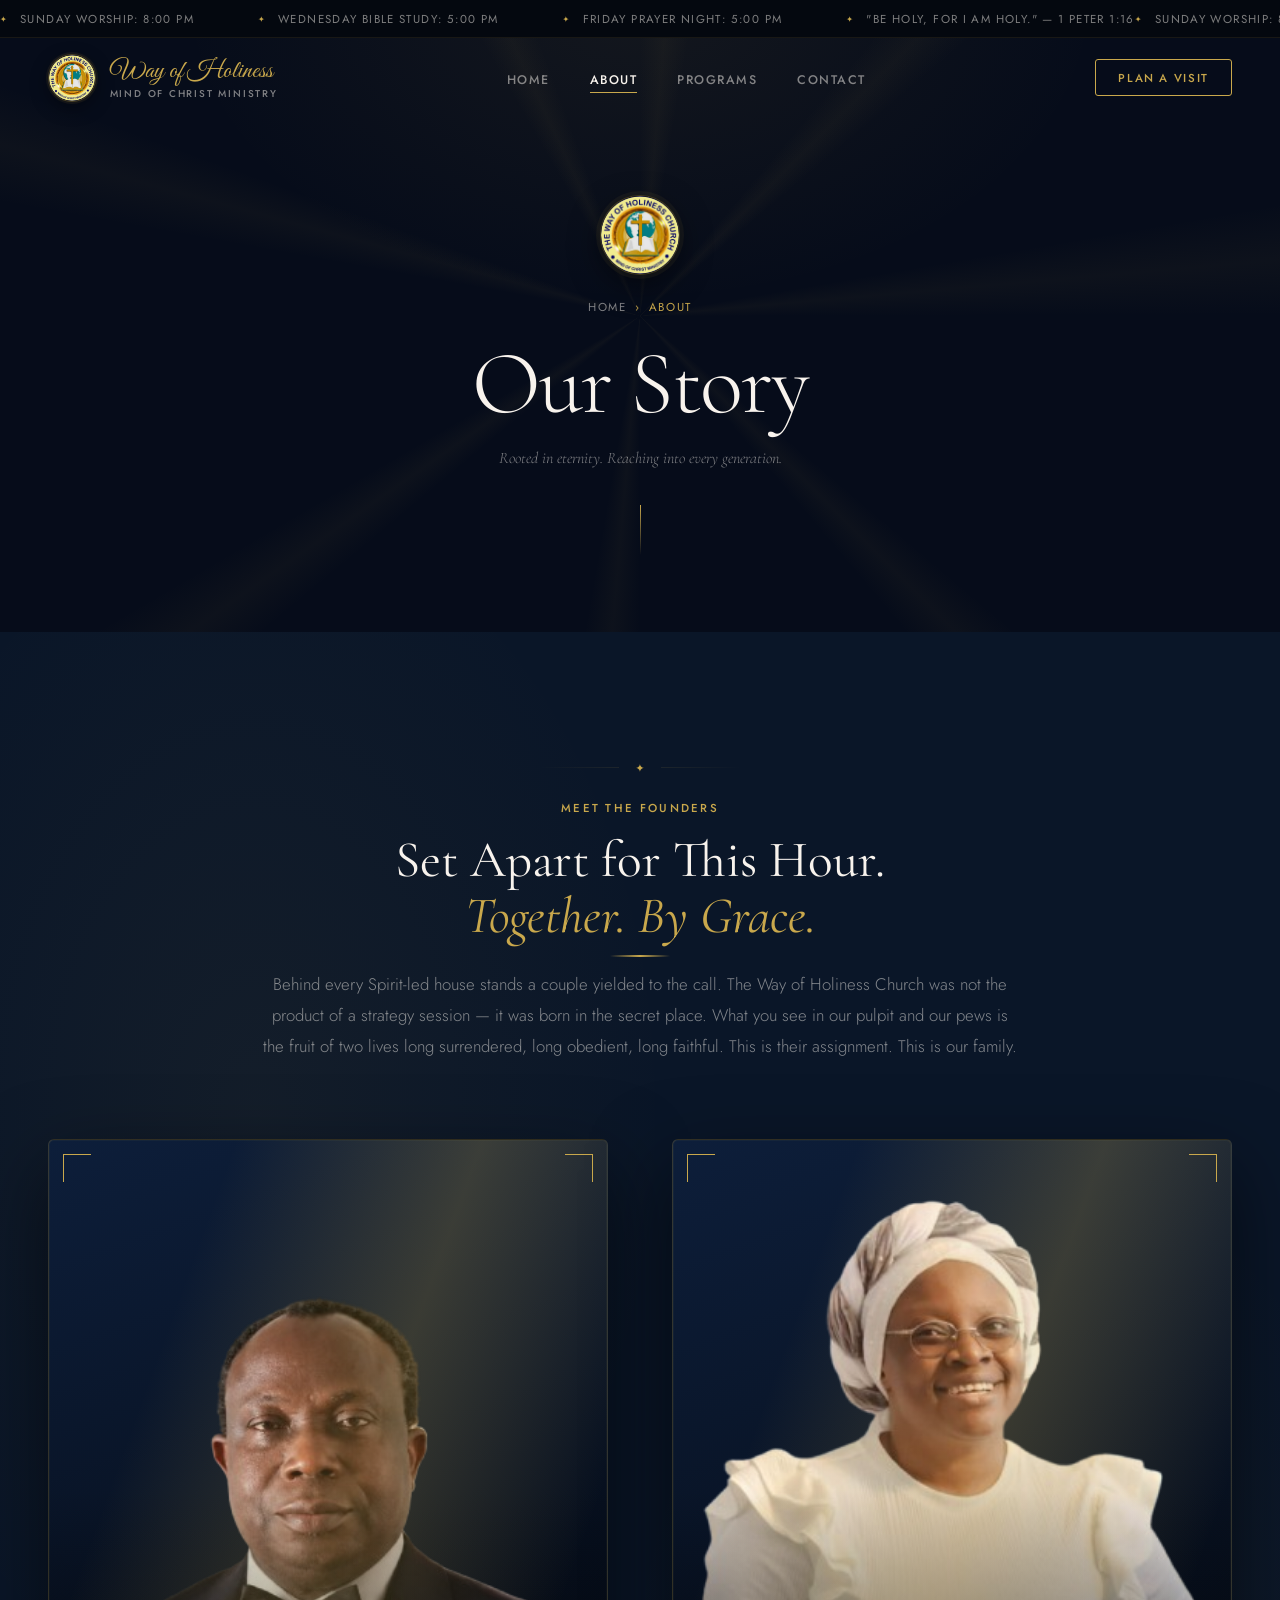
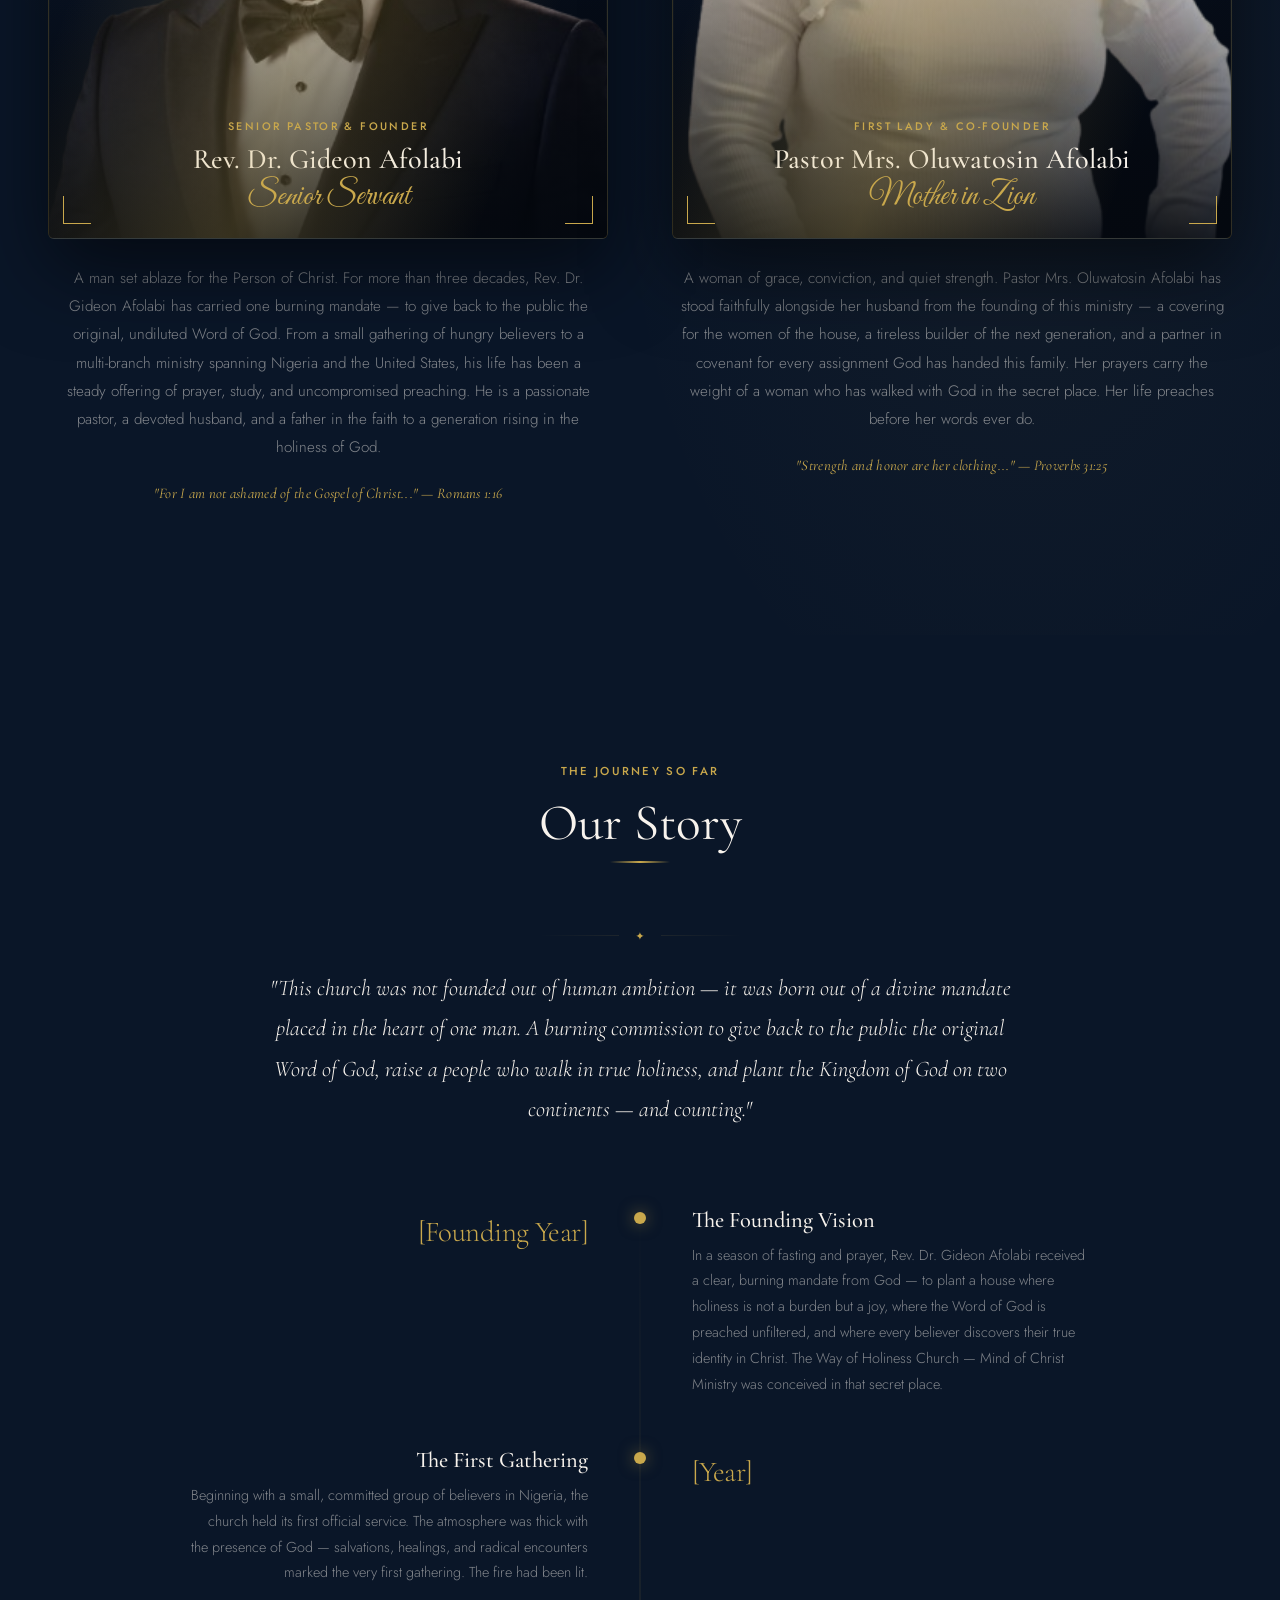
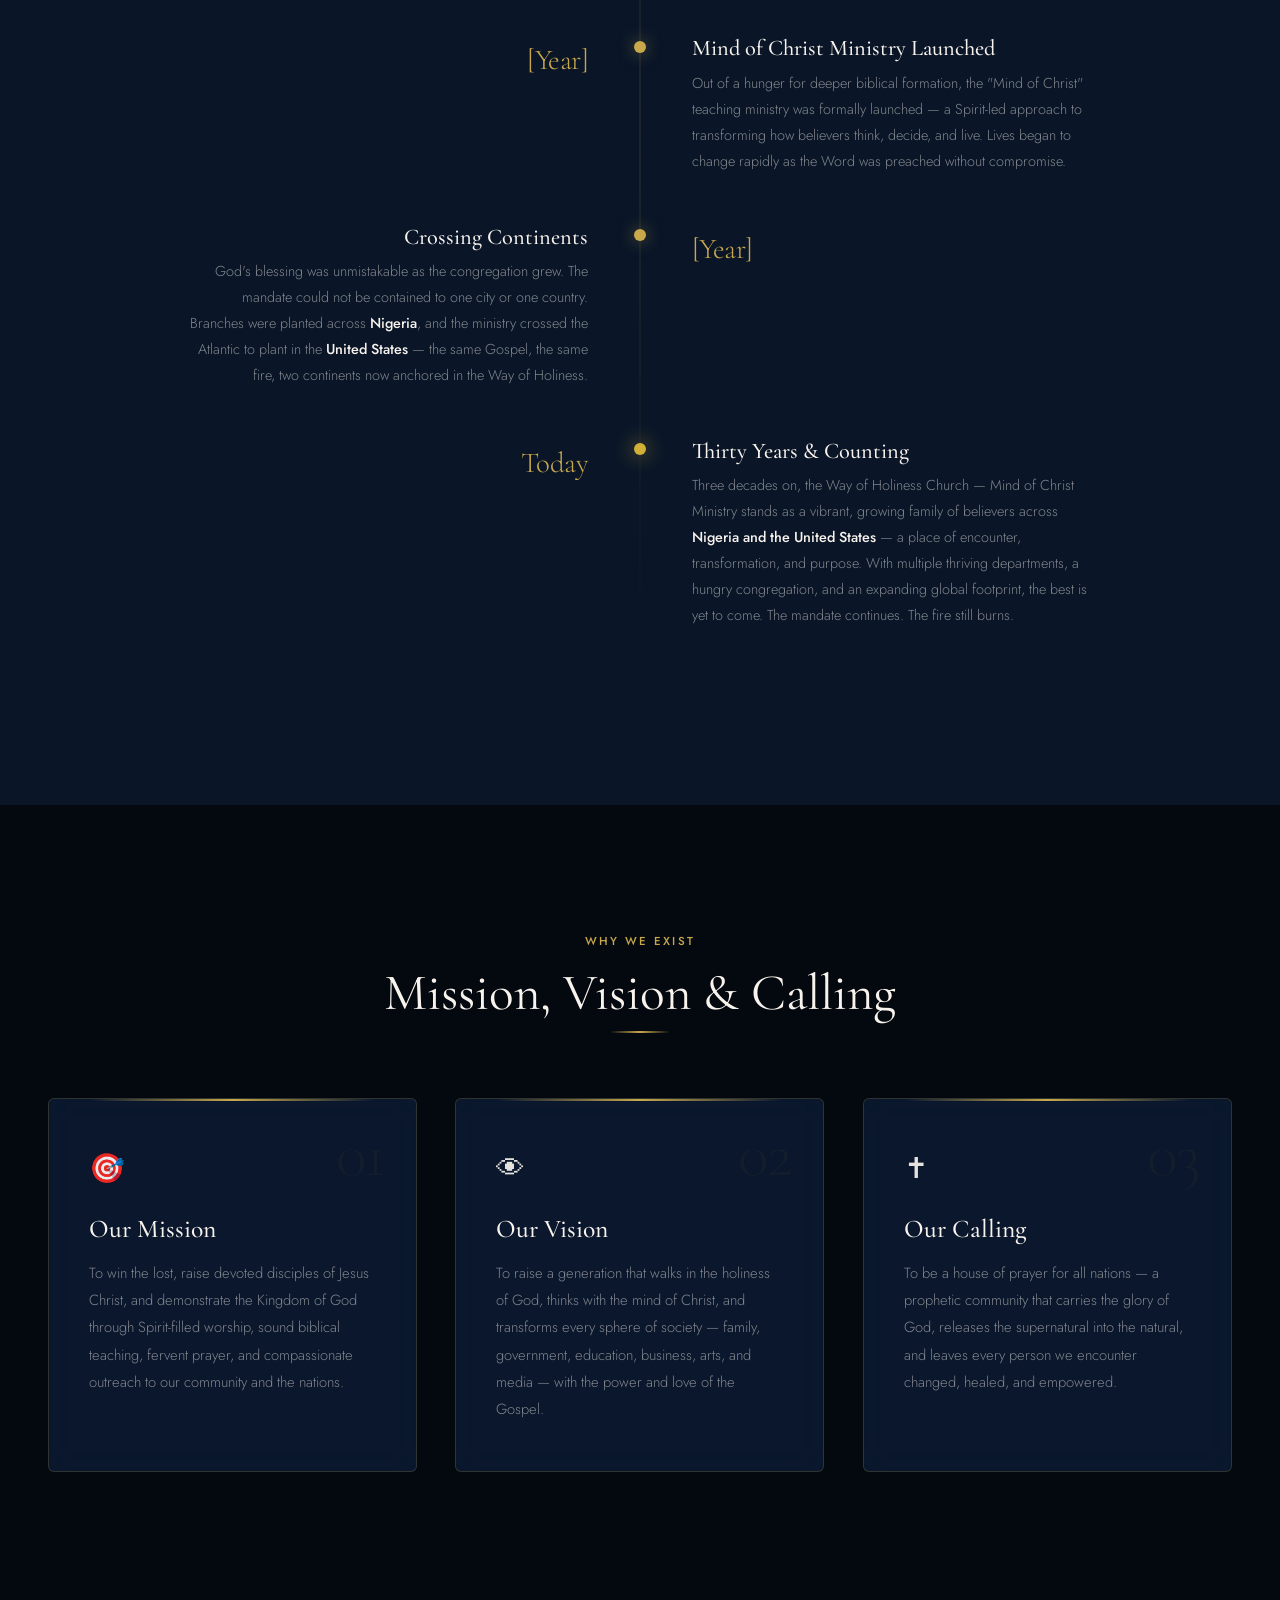
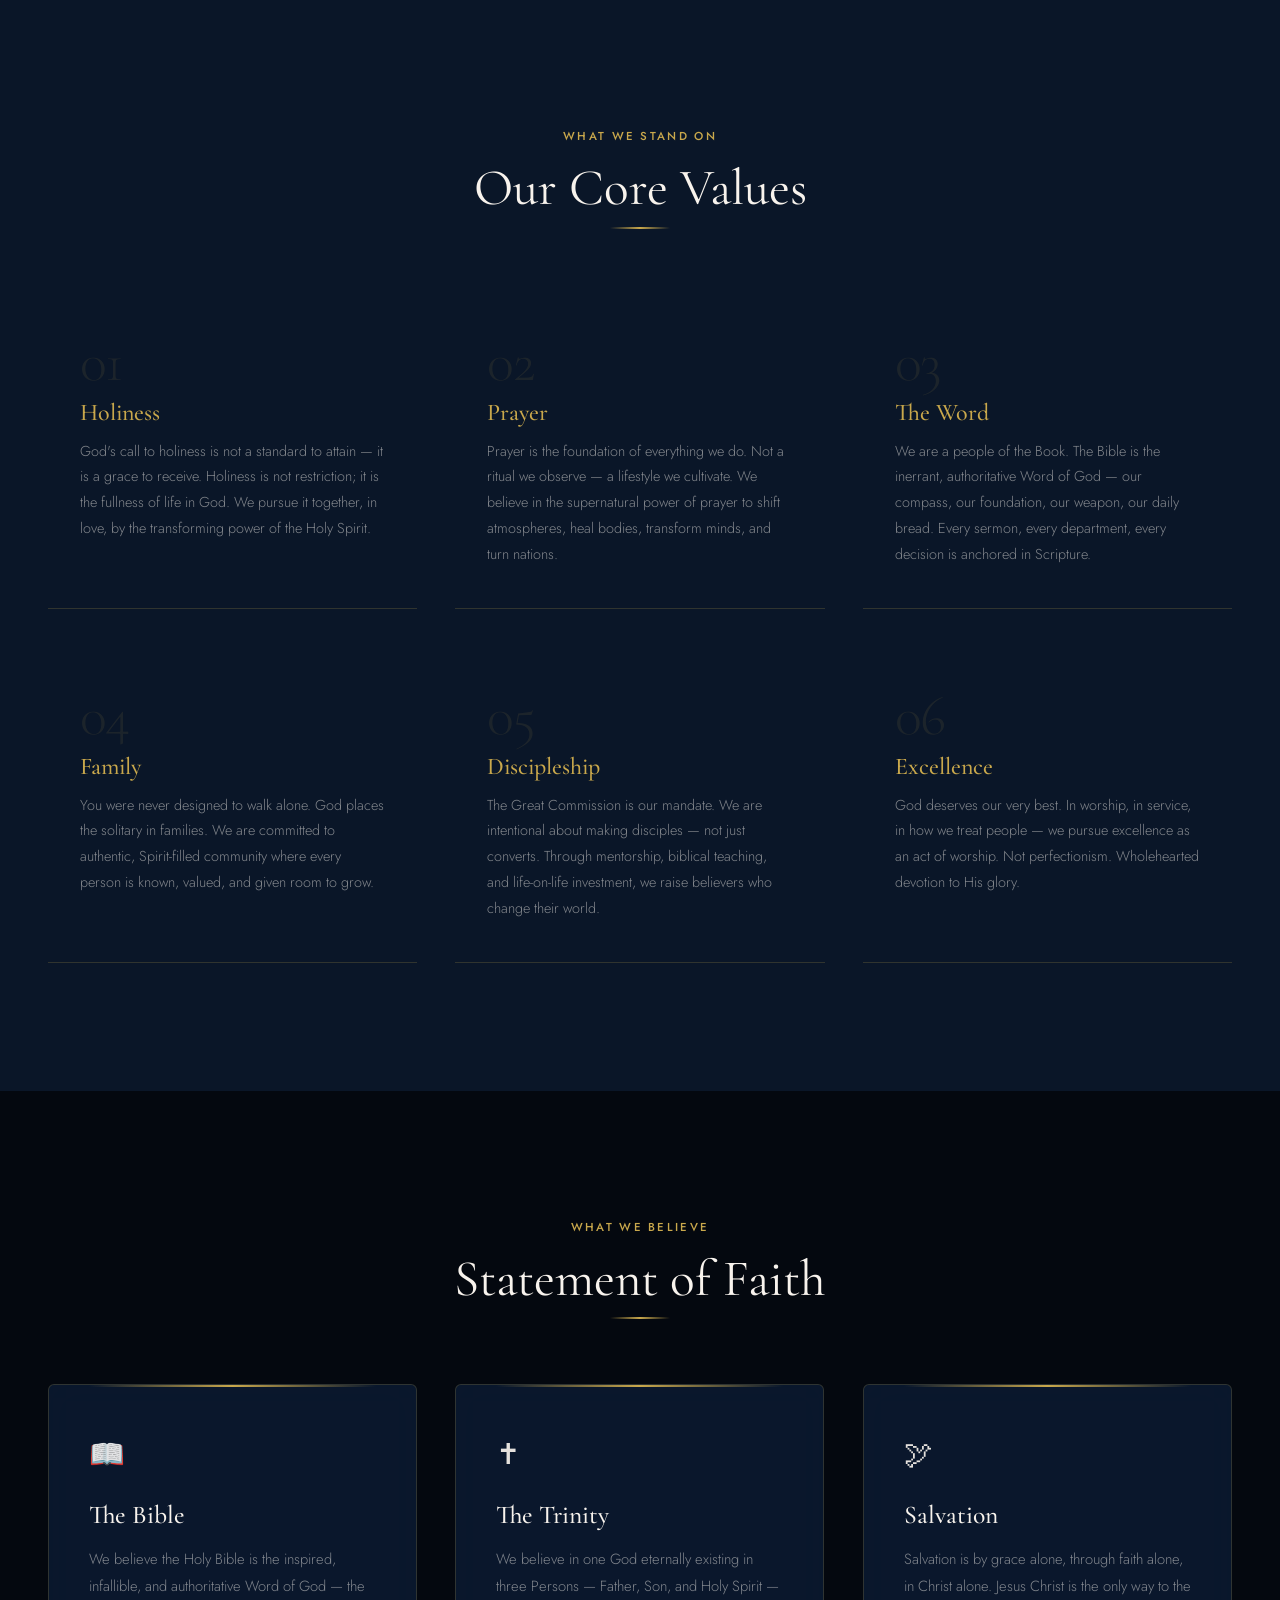
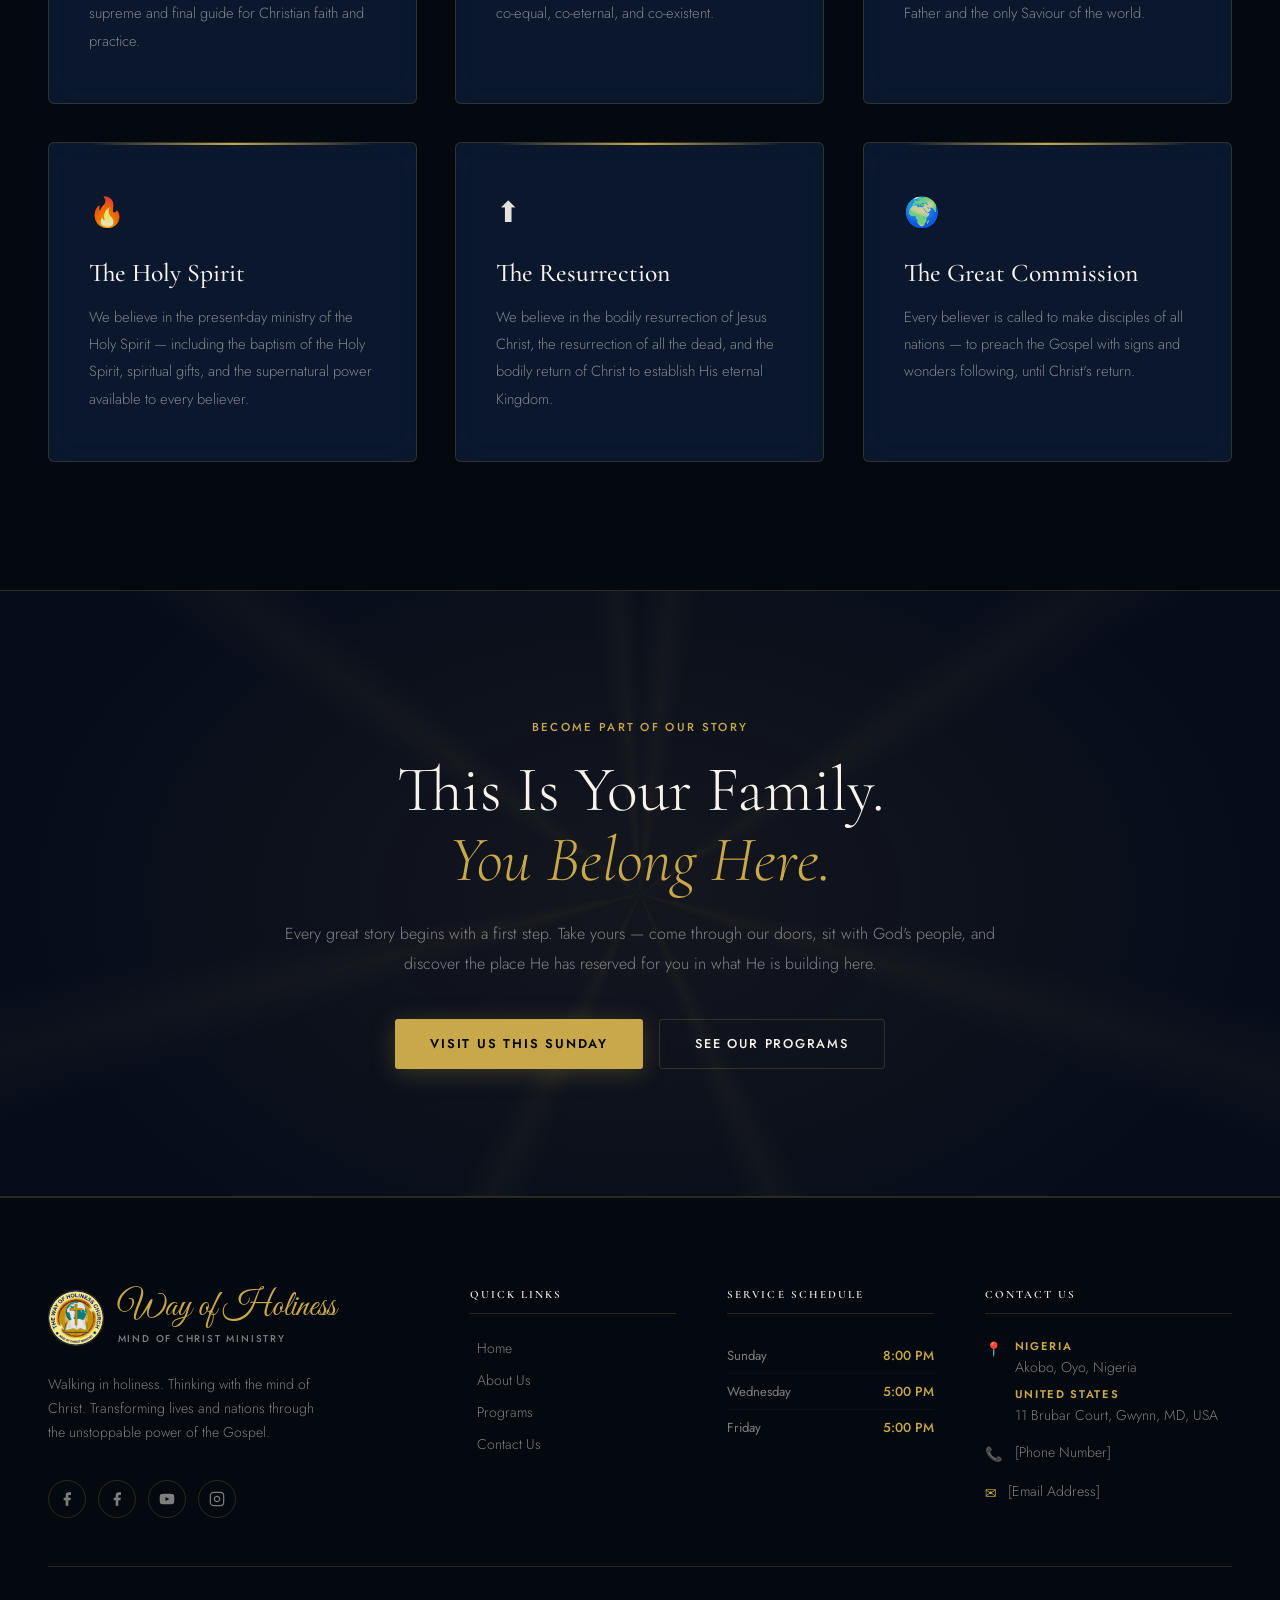
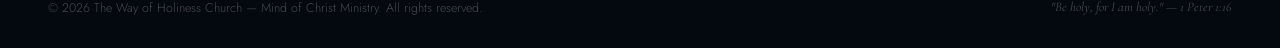
==== commit bd9c463a: "Polish pass: border fix, 30 years, image optimization About-preview gold border: - Repositioned to i" ====
--- a/about.html
+++ b/about.html
@@ -9,15 +9,15 @@
   <meta http-equiv="Expires" content="0">
   <meta name="theme-color" content="#060C1A">
   <title>About Us | The Way of Holiness Church</title>
-  <link rel="icon" type="image/png" href="images/logo.jpg?v4">
+  <link rel="icon" type="image/png" href="images/logo.jpg?v5">
   <link rel="preconnect" href="https://fonts.googleapis.com">
   <link rel="preconnect" href="https://fonts.gstatic.com" crossorigin>
-  <link rel="stylesheet" href="css/styles.css?v4">
+  <link rel="stylesheet" href="css/styles.css?v5">
 </head>
 <body>
 
   <div class="loader" id="loader">
-    <div class="loader__mark"><img src="images/logo.jpg?v4" alt="Way of Holiness Church"></div>
+    <div class="loader__mark"><img src="images/logo.jpg?v5" alt="Way of Holiness Church"></div>
     <div class="loader__ring"></div>
     <p class="loader__wordmark">Way of Holiness</p>
   </div>
@@ -34,7 +34,7 @@
   <nav class="nav" id="mainNav" role="navigation" aria-label="Main navigation">
     <div class="nav__container">
       <a href="index.html" class="nav__logo" aria-label="Way of Holiness Church — Home">
-        <span class="nav__logo-mark"><img src="images/logo.jpg?v4" alt="Way of Holiness Church"></span>
+        <span class="nav__logo-mark"><img src="images/logo.jpg?v5" alt="Way of Holiness Church"></span>
         <span class="nav__logo-text">
           <span class="nav__logo-script">Way of Holiness</span>
           <span class="nav__logo-sub">Mind of Christ Ministry</span>
@@ -72,7 +72,7 @@
       <div class="page-hero__rays" aria-hidden="true"></div>
       <div class="page-hero__content">
         <div class="page-hero__crest">
-          <img src="images/logo.jpg?v4" alt="Church Crest">
+          <img src="images/logo.jpg?v5" alt="Church Crest">
         </div>
         <nav class="page-hero__breadcrumb" aria-label="Breadcrumb">
           <a href="index.html">Home</a>
@@ -110,14 +110,14 @@
               <span class="founder-portrait__corner founder-portrait__corner--tr"></span>
               <span class="founder-portrait__corner founder-portrait__corner--bl"></span>
               <span class="founder-portrait__corner founder-portrait__corner--br"></span>
-              <img src="images/founder.jpg?v4" alt="Rev. Dr. Gideon Afolabi — Senior Pastor &amp; Founder" loading="lazy">
+              <img src="images/founder.jpg?v5" alt="Rev. Dr. Gideon Afolabi — Senior Pastor &amp; Founder" loading="lazy">
               <div class="founder-portrait__caption">
                 <p class="founder-portrait__role">Senior Pastor &amp; Founder</p>
                 <h3 class="founder-portrait__name">Rev. Dr. Gideon Afolabi<em>Senior Servant</em></h3>
               </div>
             </div>
             <p class="founder-portrait__bio">
-              A man set ablaze for the Person of Christ. For more than two decades, Rev. Dr. Gideon Afolabi has carried one burning mandate — to give back to the public the original, undiluted Word of God. From a small gathering of hungry believers to a multi-branch ministry spanning Nigeria and the United States, his life has been a steady offering of prayer, study, and uncompromised preaching. He is a passionate pastor, a devoted husband, and a father in the faith to a generation rising in the holiness of God.
+              A man set ablaze for the Person of Christ. For more than three decades, Rev. Dr. Gideon Afolabi has carried one burning mandate — to give back to the public the original, undiluted Word of God. From a small gathering of hungry believers to a multi-branch ministry spanning Nigeria and the United States, his life has been a steady offering of prayer, study, and uncompromised preaching. He is a passionate pastor, a devoted husband, and a father in the faith to a generation rising in the holiness of God.
             </p>
             <p class="founder-portrait__verse">"For I am not ashamed of the Gospel of Christ..." — Romans 1:16</p>
           </article>
@@ -128,7 +128,7 @@
               <span class="founder-portrait__corner founder-portrait__corner--tr"></span>
               <span class="founder-portrait__corner founder-portrait__corner--bl"></span>
               <span class="founder-portrait__corner founder-portrait__corner--br"></span>
-              <img src="images/first-lady.png?v4" alt="Pastor Mrs. Oluwatosin Afolabi — First Lady &amp; Co-Founder" loading="lazy">
+              <img src="images/first-lady.png?v5" alt="Pastor Mrs. Oluwatosin Afolabi — First Lady &amp; Co-Founder" loading="lazy">
               <div class="founder-portrait__caption">
                 <p class="founder-portrait__role">First Lady &amp; Co-Founder</p>
                 <h3 class="founder-portrait__name">Pastor Mrs. Oluwatosin Afolabi<em>Mother in Zion</em></h3>
@@ -224,8 +224,8 @@
               <div class="story-entry__dot" style="background:var(--gold-bright);box-shadow:0 0 20px rgba(212,175,55,0.8);animation:glow-pulse 2s ease-in-out infinite;"></div>
             </div>
             <div class="story-entry__content-col">
-              <h3>Twenty Years &amp; Counting</h3>
-              <p>Two decades on, the Way of Holiness Church &mdash; Mind of Christ Ministry stands as a vibrant, growing family of believers across <strong style="color:var(--cream);font-weight:500;">Nigeria and the United States</strong> &mdash; a place of encounter, transformation, and purpose. With multiple thriving departments, a hungry congregation, and an expanding global footprint, the best is yet to come. The mandate continues. The fire still burns.</p>
+              <h3>Thirty Years &amp; Counting</h3>
+              <p>Three decades on, the Way of Holiness Church &mdash; Mind of Christ Ministry stands as a vibrant, growing family of believers across <strong style="color:var(--cream);font-weight:500;">Nigeria and the United States</strong> &mdash; a place of encounter, transformation, and purpose. With multiple thriving departments, a hungry congregation, and an expanding global footprint, the best is yet to come. The mandate continues. The fire still burns.</p>
             </div>
           </div>
 
@@ -377,7 +377,7 @@
       <div class="footer__grid">
         <div class="footer__brand">
           <div class="footer__logo-row">
-            <span class="footer__logo-mark"><img src="images/logo.jpg?v4" alt="Way of Holiness Church"></span>
+            <span class="footer__logo-mark"><img src="images/logo.jpg?v5" alt="Way of Holiness Church"></span>
             <div>
               <p class="footer__logo-script">Way of Holiness</p>
               <p class="footer__logo-sub">Mind of Christ Ministry</p>
@@ -429,6 +429,6 @@
   </footer>
 
   <button class="back-to-top" id="backToTop" aria-label="Scroll back to top">&#8593;</button>
-  <script src="js/main.js?v4"></script>
+  <script src="js/main.js?v5"></script>
 </body>
 </html>
--- a/css/styles.css
+++ b/css/styles.css
@@ -523,11 +523,16 @@
   color: var(--text-faint);
 }
 .about-preview__border-accent {
-  position: absolute; top: 18px; left: 18px;
-  width: 100%; height: 100%;
-  border: 1px solid rgba(201,168,76,0.30);
-  border-radius: var(--radius-sm); pointer-events: none;
-  z-index: -1;
+  position: absolute;
+  inset: -14px;
+  border: 1px solid rgba(201,168,76,0.32);
+  border-radius: var(--radius-sm);
+  pointer-events: none;
+  z-index: 0;
+}
+.about-preview__img-frame { z-index: 1; }
+@media (max-width: 768px) {
+  .about-preview__border-accent { inset: -10px; }
 }
 .about-preview__badge {
   position: absolute; bottom: -1.5rem; right: -1.5rem;
